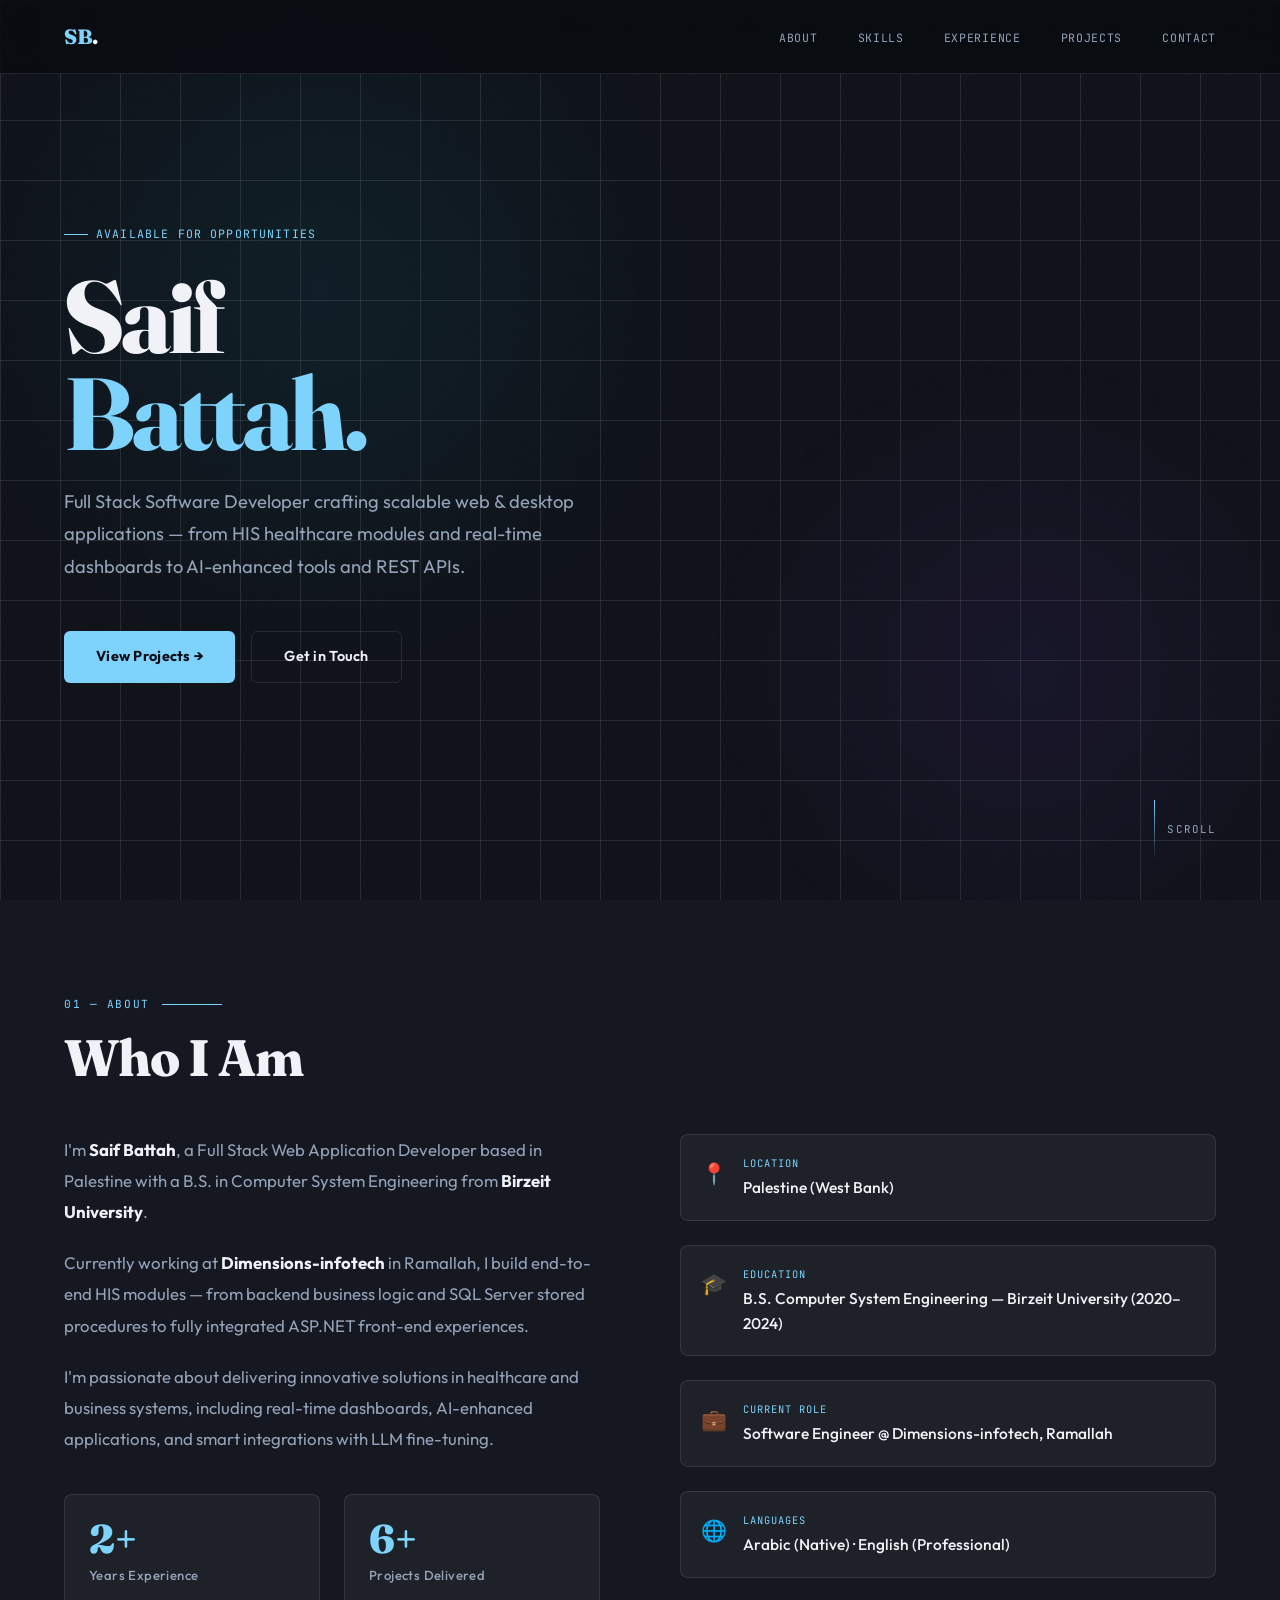
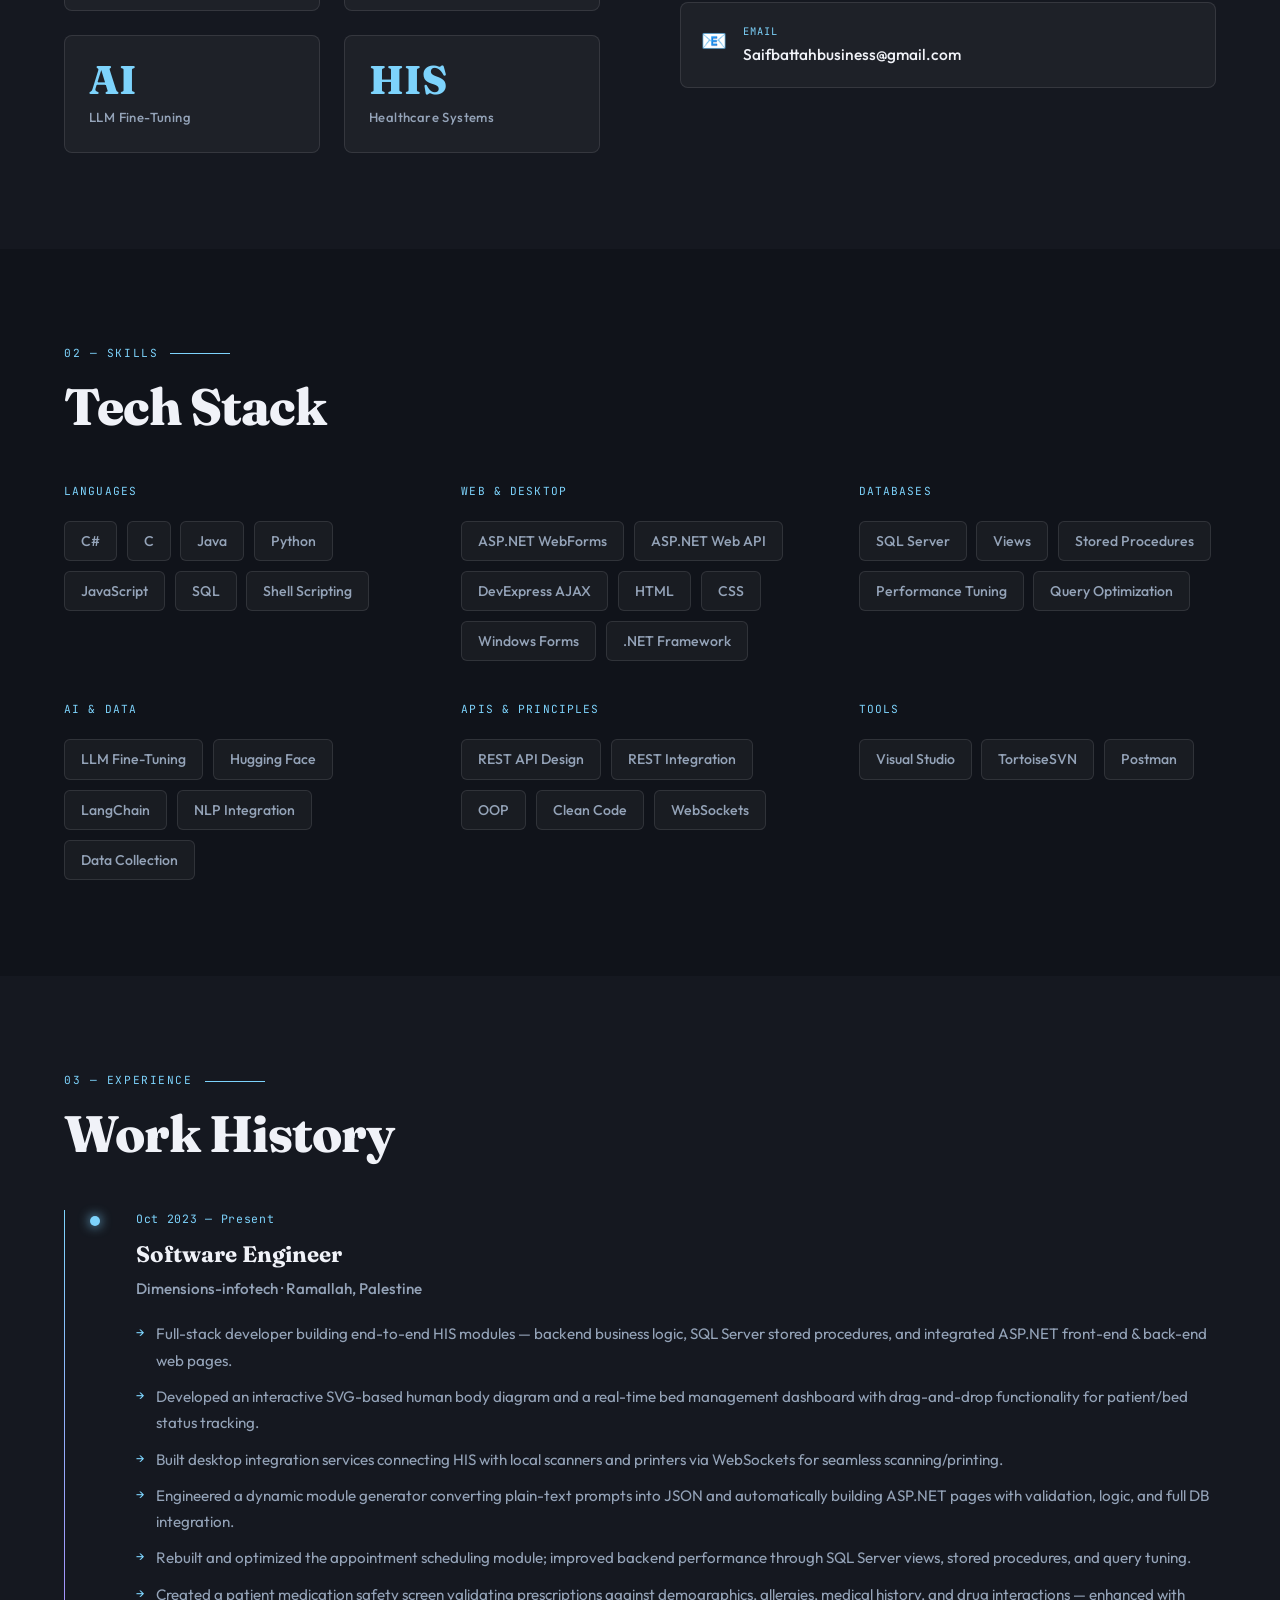
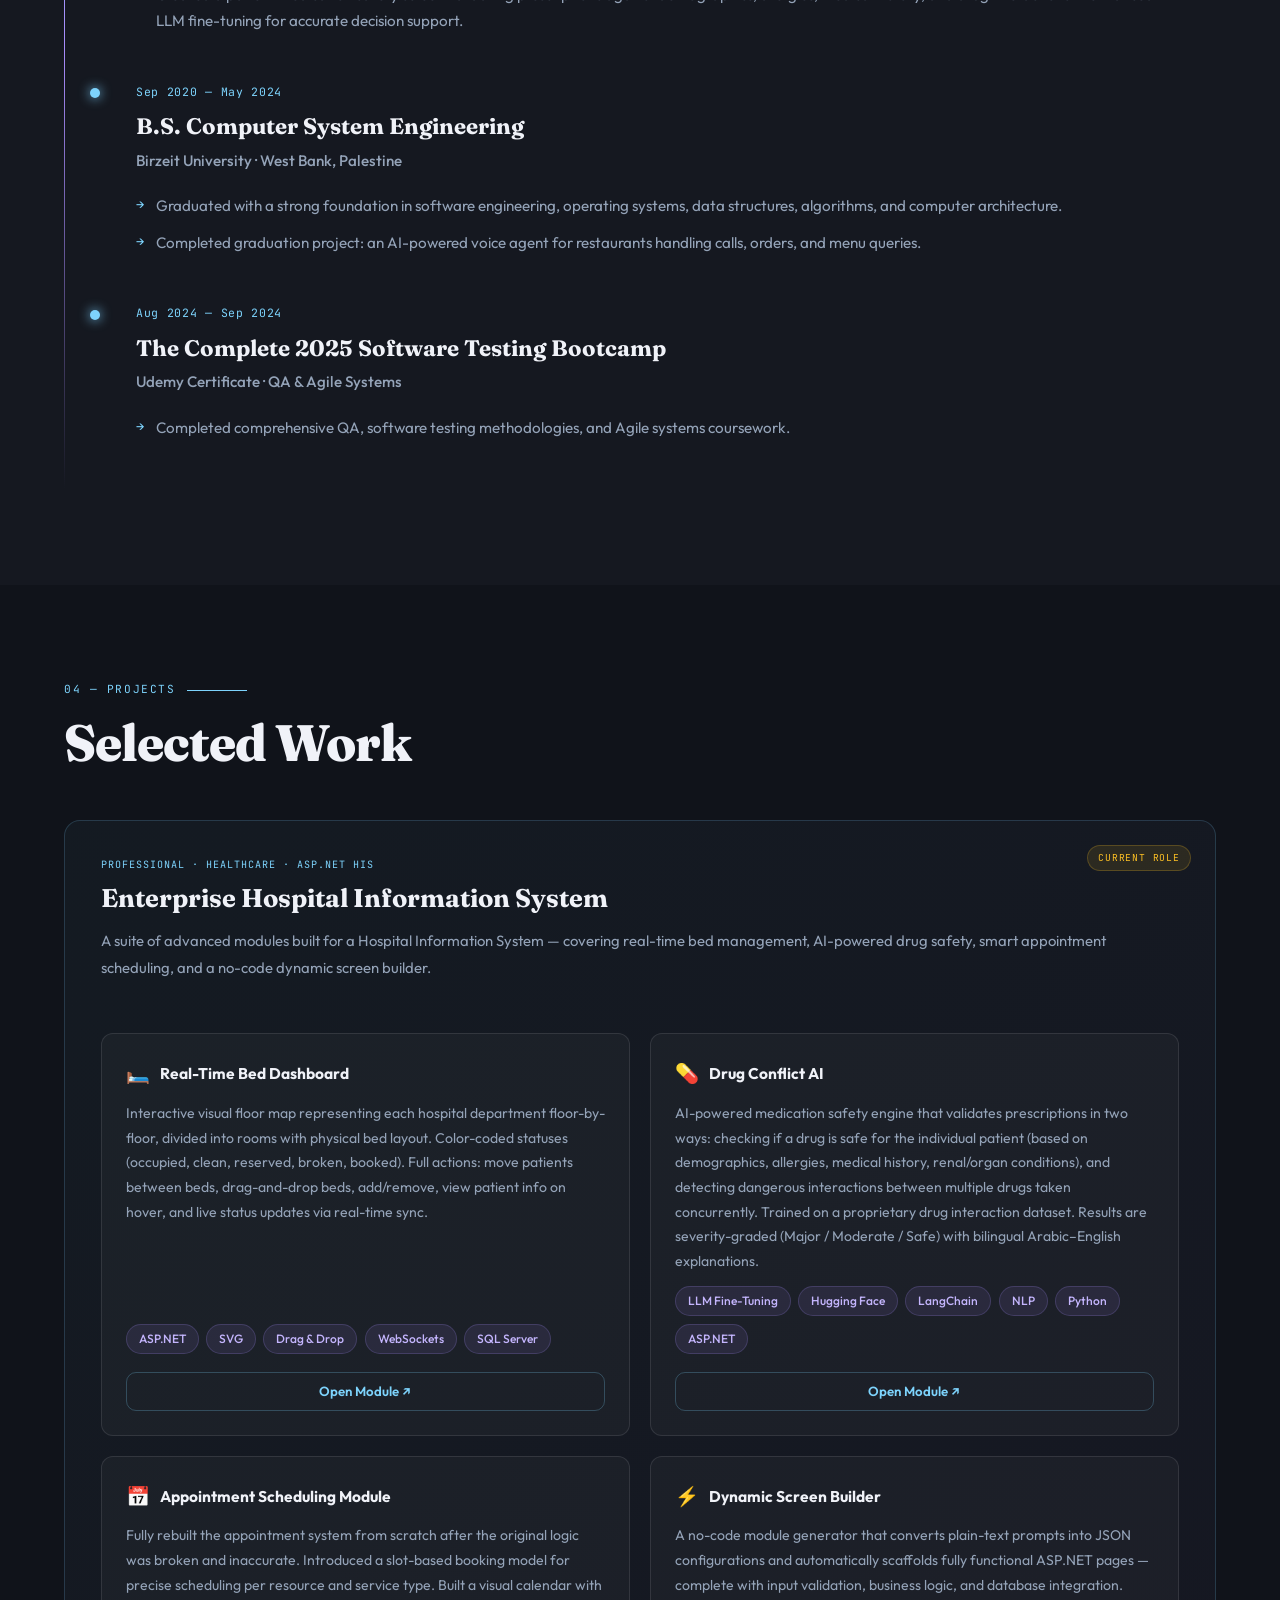
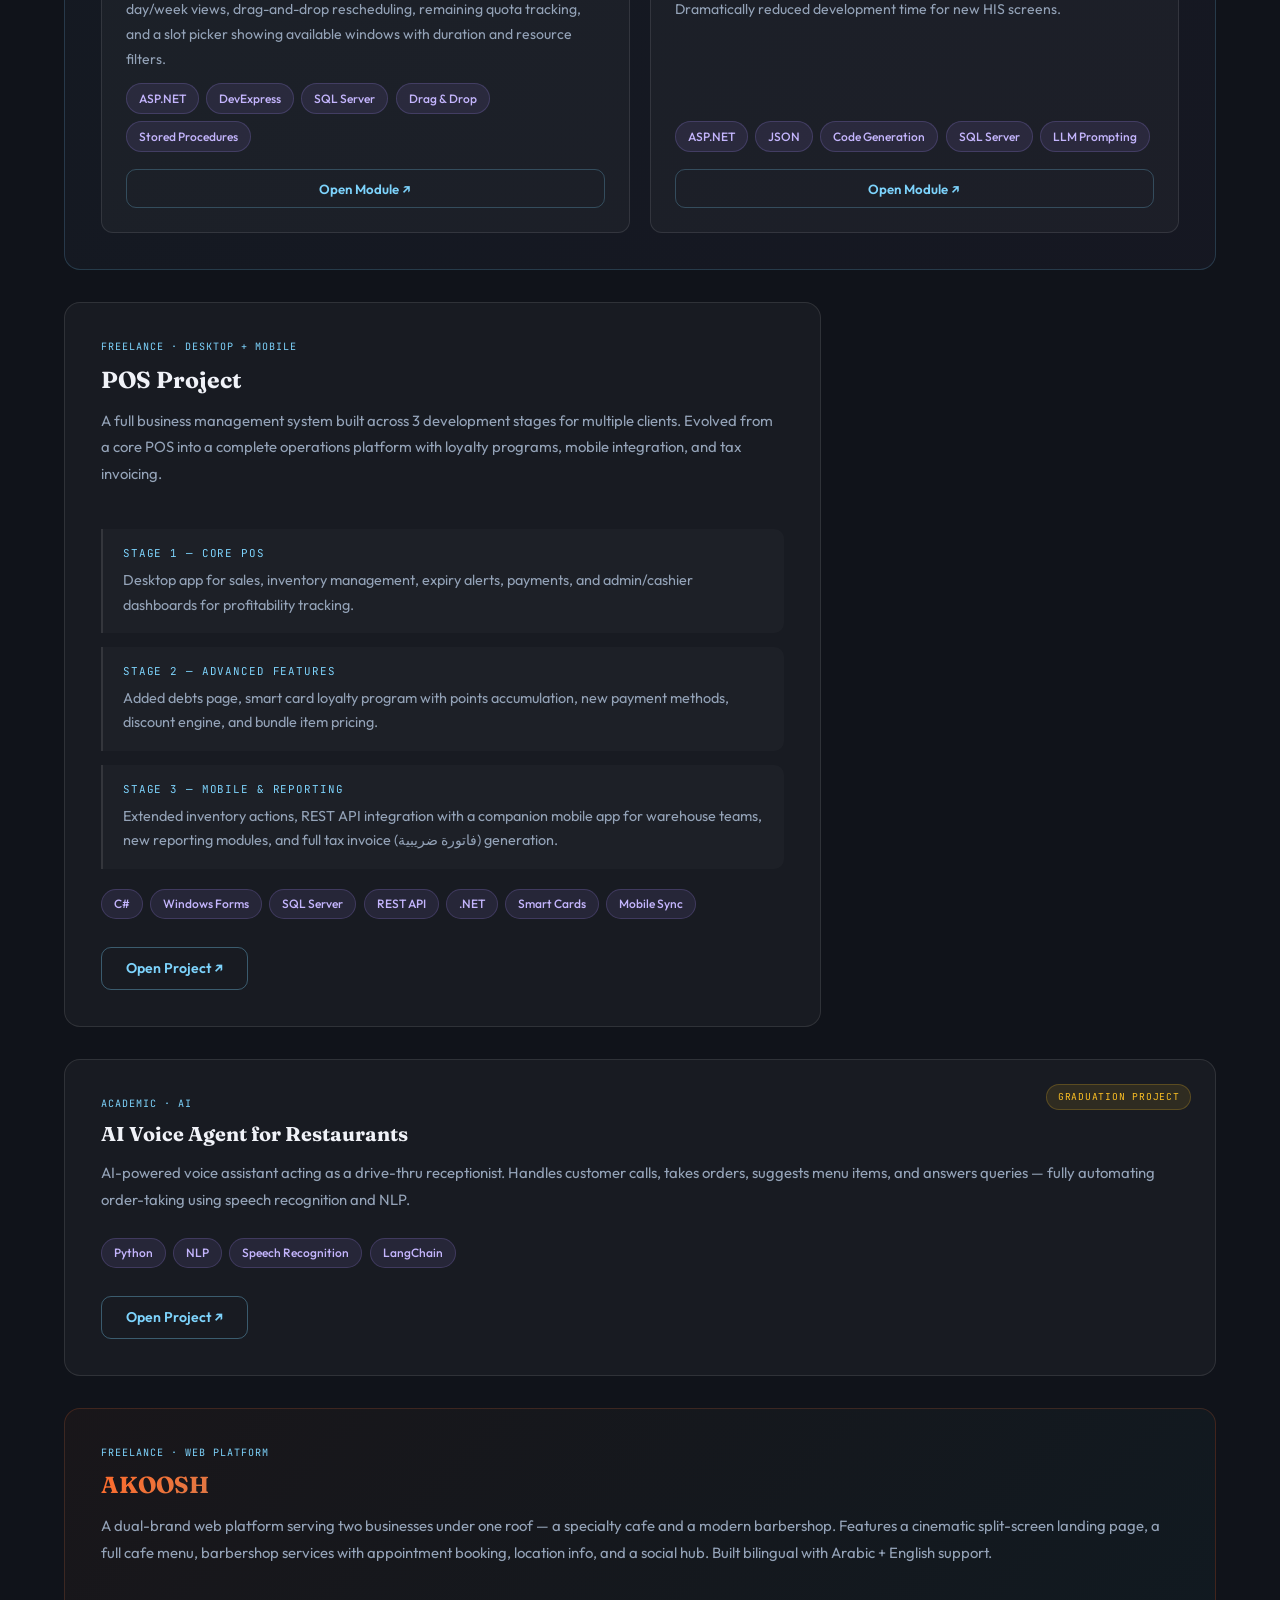
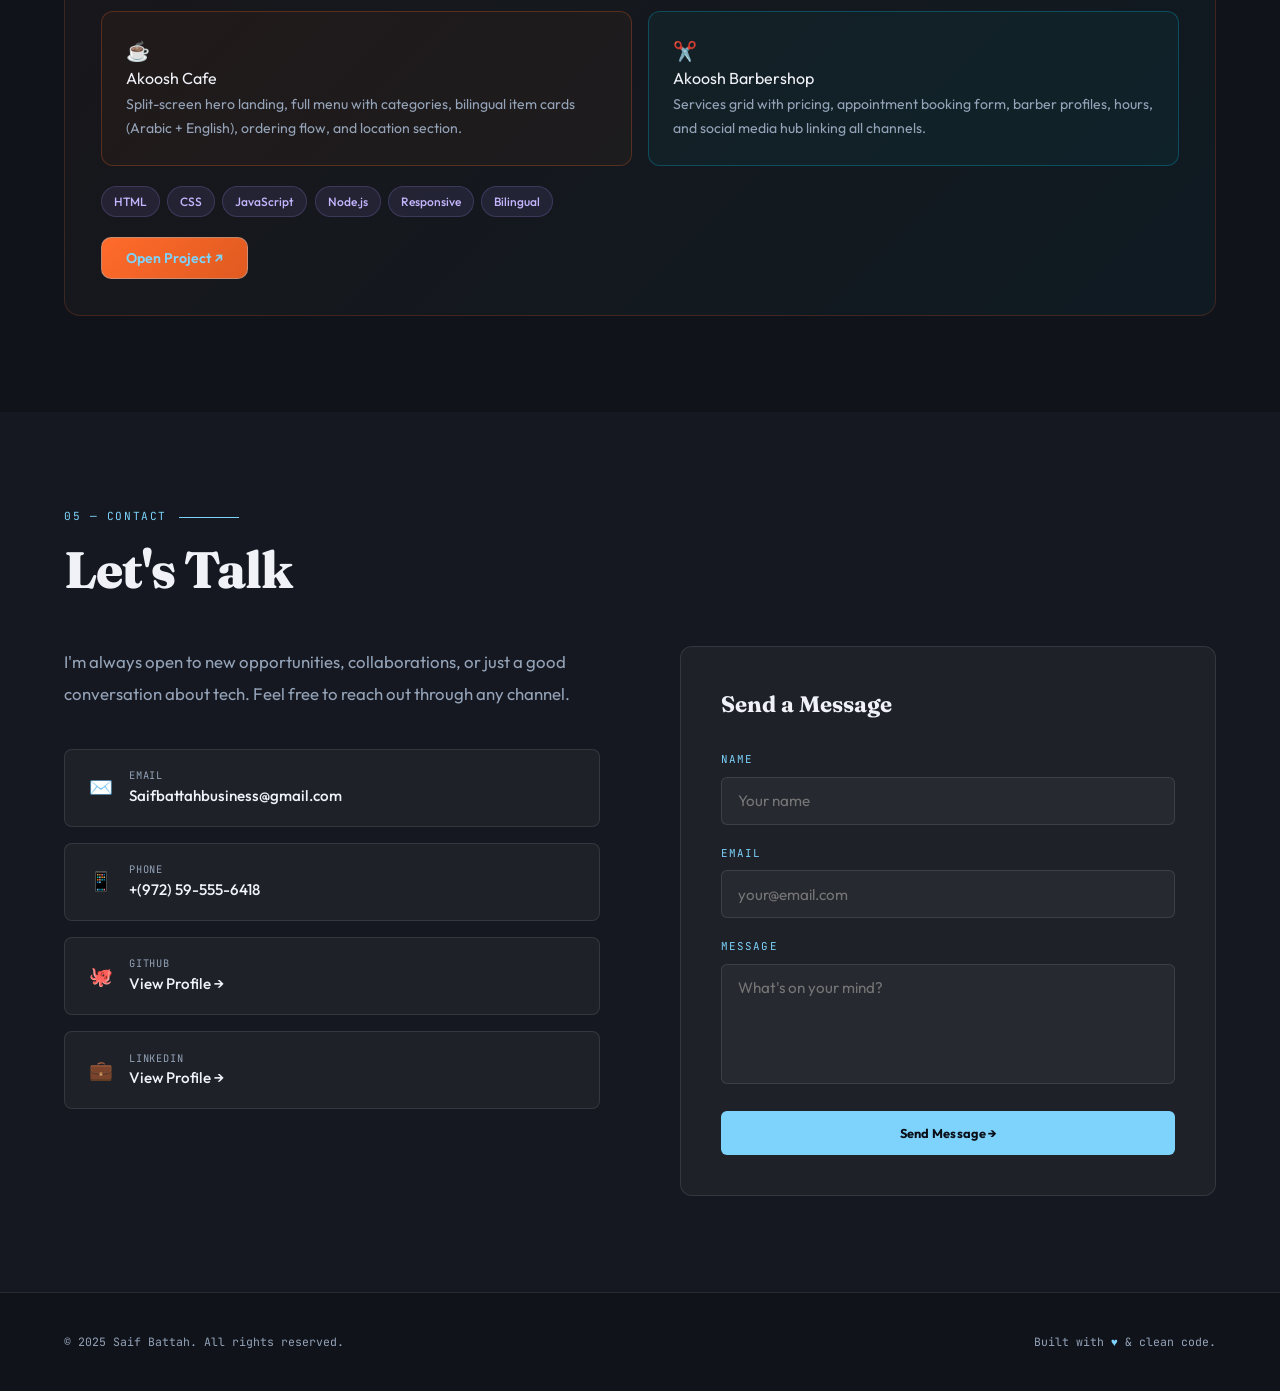
==== index.html @ 9e4e4627 "Uncomment footer section in index.html" ====
<!DOCTYPE html>
<html lang="en">
<head>
<meta charset="UTF-8" />
<meta name="viewport" content="width=device-width, initial-scale=1.0"/>
<title>Saif Battah — Software Developer</title>
<link href="https://fonts.googleapis.com/css2?family=Outfit:wght@300;400;500;600;700;800&family=JetBrains+Mono:wght@300;400;500&family=Fraunces:ital,opsz,wght@0,9..144,700;0,9..144,800;1,9..144,700&display=swap" rel="stylesheet"/>
<style>
  :root {
    --bg: #10131a;
    --bg2: #151820;
    --bg3: #1a1e28;
    --accent: #7dd3fc;
    --accent2: #a78bfa;
    --accent3: #fbbf24;
    --text: #f0f2f8;
    --muted: #94a3b8;
    --border: rgba(255,255,255,0.10);
    --card: rgba(255,255,255,0.04);
    --glow: rgba(125, 211, 252, 0.12);
  }

  *, *::before, *::after { box-sizing: border-box; margin: 0; padding: 0; }

  html { scroll-behavior: smooth; }

  body {
    background: var(--bg);
    color: var(--text);
    font-family: 'Outfit', sans-serif;
    overflow-x: hidden;
    font-size: 16px;
    line-height: 1.6;
    -webkit-font-smoothing: antialiased;
  }

  /* CUSTOM CURSOR */

  /* NOISE TEXTURE */
  body::before {
    content: '';
    position: fixed; inset: 0; z-index: 0;
    background-image: url("data:image/svg+xml,%3Csvg viewBox='0 0 256 256' xmlns='http://www.w3.org/2000/svg'%3E%3Cfilter id='noise'%3E%3CfeTurbulence type='fractalNoise' baseFrequency='0.9' numOctaves='4' stitchTiles='stitch'/%3E%3C/filter%3E%3Crect width='100%25' height='100%25' filter='url(%23noise)' opacity='0.03'/%3E%3C/svg%3E");
    pointer-events: none; opacity: 0.4;
  }

  /* GRID LINES */
  body::after {
    content: '';
    position: fixed; inset: 0; z-index: 0;
    background-image: linear-gradient(var(--border) 1px, transparent 1px),
      linear-gradient(90deg, var(--border) 1px, transparent 1px);
    background-size: 60px 60px;
    pointer-events: none;
  }

  /* NAV */
  nav {
    position: fixed; top: 0; left: 0; right: 0; z-index: 100;
    display: flex; align-items: center; justify-content: space-between;
    padding: 1.25rem 4rem;
    background: rgba(8,10,15,0.8);
    backdrop-filter: blur(16px);
    border-bottom: 1px solid var(--border);
  }
  .nav-logo {
    font-family: 'Fraunces', serif;
    font-weight: 800; font-size: 1.3rem;
    color: var(--accent); text-decoration: none;
    letter-spacing: -0.02em;
  }
  .nav-logo span { color: var(--text); }
  .nav-links { display: flex; gap: 2.5rem; list-style: none; }
  .nav-links a {
    font-family: 'JetBrains Mono', monospace;
    font-size: 0.72rem; letter-spacing: 0.06em;
    color: var(--muted); text-decoration: none;
    text-transform: uppercase; transition: color 0.2s;
    position: relative;
  }
  .nav-links a::after {
    content: ''; position: absolute; bottom: -4px; left: 0;
    width: 0; height: 1px; background: var(--accent);
    transition: width 0.3s ease;
  }
  .nav-links a:hover { color: var(--accent); }
  .nav-links a:hover::after { width: 100%; }

  /* HERO */
  #hero {
    position: relative; min-height: 100vh;
    display: flex; align-items: center;
    padding: 0 4rem; overflow: hidden;
    z-index: 1;
  }
  .hero-bg-glow {
    position: absolute; top: -10%; left: -5%;
    width: 60vw; height: 60vw; max-width: 900px; max-height: 900px;
    background: radial-gradient(circle, rgba(0,229,255,0.06) 0%, transparent 70%);
    pointer-events: none;
  }
  .hero-bg-glow2 {
    position: absolute; bottom: -10%; right: -5%;
    width: 50vw; height: 50vw; max-width: 700px; max-height: 700px;
    background: radial-gradient(circle, rgba(124,58,237,0.08) 0%, transparent 70%);
    pointer-events: none;
  }
  .hero-content { position: relative; z-index: 2; max-width: 900px; }
  .hero-tag {
    display: inline-flex; align-items: center; gap: 0.5rem;
    font-family: 'JetBrains Mono', monospace; font-size: 0.72rem;
    color: var(--accent); letter-spacing: 0.1em; text-transform: uppercase;
    margin-bottom: 1.5rem;
    opacity: 0; animation: fadeUp 0.8s 0.2s forwards;
  }
  .hero-tag::before {
    content: ''; width: 24px; height: 1px; background: var(--accent);
  }
  .hero-name {
    font-family: 'Fraunces', serif;
    font-size: clamp(3.5rem, 8vw, 7.5rem);
    font-weight: 800; line-height: 0.95;
    letter-spacing: -0.03em;
    margin-bottom: 1.5rem;
    opacity: 0; animation: fadeUp 0.8s 0.4s forwards;
  }
  .hero-name .line2 { color: var(--accent); display: block; }
  .hero-desc {
    font-size: 1.15rem; color: var(--muted); max-width: 520px;
    line-height: 1.75; margin-bottom: 3rem; font-weight: 400;
    opacity: 0; animation: fadeUp 0.8s 0.6s forwards;
  }
  .hero-btns {
    display: flex; gap: 1rem; flex-wrap: wrap;
    opacity: 0; animation: fadeUp 0.8s 0.8s forwards;
  }
  .btn {
    display: inline-flex; align-items: center; gap: 0.5rem;
    padding: 0.85rem 2rem; border-radius: 6px;
    font-family: 'Outfit', sans-serif; font-size: 0.9rem;
    font-weight: 600; letter-spacing: 0.02em;
    text-decoration: none; transition: all 0.25s;
  }
  .btn-primary {
    background: var(--accent); color: #0a0e17; font-weight: 700;
  }
  .btn-primary:hover { background: #bae6fd; transform: translateY(-2px); box-shadow: 0 8px 30px rgba(125,211,252,0.25); }
  .btn-outline {
    border: 1px solid var(--border); color: var(--text);
    background: transparent;
  }
  .btn-outline:hover { border-color: var(--accent); color: var(--accent); transform: translateY(-2px); }

  .hero-scroll {
    position: absolute; bottom: 2.5rem; right: 4rem;
    display: flex; align-items: center; gap: 0.75rem;
    font-family: 'JetBrains Mono', monospace; font-size: 0.68rem;
    color: var(--muted); letter-spacing: 0.1em; text-transform: uppercase;
    opacity: 0; animation: fadeUp 1s 1.2s forwards;
  }
  .scroll-line {
    width: 1px; height: 60px;
    background: linear-gradient(to bottom, var(--accent), transparent);
    animation: scrollLine 2s ease-in-out infinite;
  }
  @keyframes scrollLine {
    0%, 100% { transform: scaleY(1); opacity: 1; }
    50% { transform: scaleY(0.5); opacity: 0.4; }
  }

  /* SECTIONS */
  section { position: relative; z-index: 1; padding: 6rem 4rem; }
  .section-label {
    font-family: 'JetBrains Mono', monospace;
    font-size: 0.7rem; letter-spacing: 0.14em; text-transform: uppercase;
    color: var(--accent); margin-bottom: 1rem;
    display: flex; align-items: center; gap: 0.75rem;
  }
  .section-label::after { content: ''; flex: 1; max-width: 60px; height: 1px; background: var(--accent); }
  .section-title {
    font-family: 'Fraunces', serif;
    font-size: clamp(2rem, 4vw, 3.2rem);
    font-weight: 800; letter-spacing: -0.02em;
    margin-bottom: 3rem; line-height: 1.1;
  }

  /* ABOUT */
  #about { background: var(--bg2); }
  .about-grid {
    display: grid; grid-template-columns: 1fr 1fr; gap: 5rem;
    align-items: start;
  }
  .about-text p {
    color: var(--muted); line-height: 1.85; margin-bottom: 1.25rem;
    font-size: 1.05rem; font-weight: 400;
  }
  .about-text p strong { color: var(--text); }
  .about-stats {
    display: grid; grid-template-columns: 1fr 1fr; gap: 1.5rem;
    margin-top: 2.5rem;
  }
  .stat-card {
    padding: 1.5rem; border: 1px solid var(--border);
    background: var(--card); border-radius: 8px;
    transition: border-color 0.2s, transform 0.2s;
  }
  .stat-card:hover { border-color: var(--accent); transform: translateY(-3px); }
  .stat-num {
    font-family: 'Fraunces', serif;
    font-size: 2.5rem; font-weight: 800;
    color: var(--accent); line-height: 1;
  }
  .stat-label { font-size: 0.82rem; color: var(--muted); margin-top: 0.4rem; letter-spacing: 0.03em; font-weight: 500; }
  .about-right { display: flex; flex-direction: column; gap: 1.5rem; }
  .info-row {
    display: flex; align-items: flex-start; gap: 1rem;
    padding: 1.25rem; border: 1px solid var(--border);
    border-radius: 8px; background: var(--card);
    transition: border-color 0.2s;
  }
  .info-row:hover { border-color: rgba(0,229,255,0.3); }
  .info-icon { font-size: 1.3rem; margin-top: 0.1rem; flex-shrink: 0; }
  .info-key { font-family: 'JetBrains Mono', monospace; font-size: 0.65rem; color: var(--accent); letter-spacing: 0.1em; text-transform: uppercase; }
  .info-val { font-size: 0.97rem; color: var(--text); margin-top: 0.2rem; font-weight: 500; }

  /* SKILLS */
  #skills { background: var(--bg); }
  .skills-container { display: flex; flex-direction: column; gap: 3rem; }
  .skill-group-title {
    font-family: 'JetBrains Mono', monospace; font-size: 0.7rem;
    color: var(--accent); letter-spacing: 0.1em; text-transform: uppercase;
    margin-bottom: 1.25rem;
  }
  .skill-tags { display: flex; flex-wrap: wrap; gap: 0.6rem; }
  .skill-tag {
    padding: 0.5rem 1rem; border: 1px solid var(--border);
    border-radius: 6px; font-size: 0.88rem;
    color: var(--muted); background: var(--card);
    transition: all 0.2s; font-family: 'Outfit', sans-serif; font-weight: 500;
  }
  .skill-tag:hover {
    border-color: var(--accent); color: var(--accent);
    background: rgba(0,229,255,0.05); transform: translateY(-2px);
  }
  .skills-grid { display: grid; grid-template-columns: repeat(3, 1fr); gap: 2.5rem; }

  /* EXPERIENCE */
  #experience { background: var(--bg2); }
  .timeline { position: relative; padding-left: 2rem; }
  .timeline::before {
    content: ''; position: absolute; left: 0; top: 0; bottom: 0;
    width: 1px; background: linear-gradient(to bottom, var(--accent), var(--accent2), transparent);
  }
  .timeline-item {
    position: relative; padding: 0 0 3rem 2.5rem;
  }
  .timeline-item::before {
    content: ''; position: absolute; left: -0.4rem; top: 0.35rem;
    width: 10px; height: 10px; border-radius: 50%;
    background: var(--accent); box-shadow: 0 0 12px var(--accent);
  }
  .timeline-date {
    font-family: 'JetBrains Mono', monospace; font-size: 0.72rem;
    color: var(--accent); letter-spacing: 0.06em; margin-bottom: 0.5rem;
  }
  .timeline-role {
    font-family: 'Fraunces', serif; font-size: 1.4rem;
    font-weight: 700; margin-bottom: 0.25rem;
  }
  .timeline-company {
    font-size: 0.95rem; color: var(--muted); margin-bottom: 1.25rem; font-weight: 500;
  }
  .timeline-list { list-style: none; display: flex; flex-direction: column; gap: 0.6rem; }
  .timeline-list li {
    font-size: 0.95rem; color: var(--muted); line-height: 1.75;
    padding-left: 1.25rem; position: relative;
  }
  .timeline-list li::before {
    content: '→'; position: absolute; left: 0; color: var(--accent); font-size: 0.8rem;
  }

  /* PROJECTS */
  #projects { background: var(--bg); }
  .projects-grid { display: grid; grid-template-columns: repeat(3, 1fr); gap: 2rem; }
  .project-card {
    border: 1px solid var(--border); border-radius: 16px;
    background: rgba(255,255,255,0.035); padding: 2.25rem;
    transition: all 0.3s; position: relative; overflow: hidden;
    display: flex; flex-direction: column; gap: 0;
  }
  .project-card > * { position: relative; z-index: 1; }
  .project-card::before {
    content: ''; position: absolute; inset: 0;
    background: linear-gradient(135deg, rgba(125,211,252,0.05), transparent 60%);
    opacity: 0; transition: opacity 0.3s; border-radius: 16px;
  }
  .project-card:hover { border-color: rgba(125,211,252,0.25); transform: translateY(-4px); box-shadow: 0 16px 48px rgba(0,0,0,0.35); }
  .project-card:hover::before { opacity: 1; }
  .project-type {
    font-family: 'JetBrains Mono', monospace; font-size: 0.63rem;
    color: var(--accent); letter-spacing: 0.1em; text-transform: uppercase;
    margin-bottom: 0.6rem;
  }
  .project-name {
    font-family: 'Fraunces', serif; font-size: 1.25rem;
    font-weight: 700; margin-bottom: 0.85rem; line-height: 1.25;
  }
  .project-desc { font-size: 0.93rem; color: var(--muted); line-height: 1.8; margin-bottom: 1.5rem; flex: 1; }
  .project-tech { display: flex; flex-wrap: wrap; gap: 0.45rem; margin-top: auto; }
  .tech-pill {
    padding: 0.3rem 0.75rem; border-radius: 20px;
    font-family: 'Outfit', sans-serif; font-size: 0.75rem; font-weight: 500;
    background: rgba(167,139,250,0.1); color: #c4b5fd;
    border: 1px solid rgba(167,139,250,0.2);
  }
  .project-card.featured { grid-column: span 2; }
  .project-card.featured .project-name { font-size: 1.45rem; }
  .project-badge {
    position: absolute; top: 1.5rem; right: 1.5rem;
    font-family: 'JetBrains Mono', monospace; font-size: 0.6rem;
    padding: 0.28rem 0.65rem; border-radius: 20px;
    background: rgba(251,191,36,0.1); color: var(--accent3);
    border: 1px solid rgba(251,191,36,0.22); letter-spacing: 0.08em; text-transform: uppercase;
  }

  /* HIS MODULES */
  .his-modules {
    display: grid; grid-template-columns: 1fr 1fr; gap: 1.25rem; margin-top: 1.75rem;
  }
  .his-module {
    padding: 1.5rem; border: 1px solid var(--border);
    border-radius: 12px; background: rgba(255,255,255,0.03);
    transition: border-color 0.2s, transform 0.2s;
    display: flex; flex-direction: column;
  }
  .his-module:hover { border-color: rgba(125,211,252,0.25); transform: translateY(-2px); }
  .his-module-header {
    display: flex; align-items: center; gap: 0.65rem; margin-bottom: 0.75rem;
  }
  .his-module-icon { font-size: 1.2rem; }
  .his-module-title {
    font-family: 'Outfit', sans-serif; font-weight: 700;
    font-size: 0.97rem; color: var(--text);
  }
  .his-module-desc { font-size: 0.88rem; color: var(--muted); line-height: 1.75; flex: 1; }
  .his-module-btn {
    margin-top: 1.1rem;
    width: 100%;
    padding: 0.65rem 0;
    background: transparent;
    border: 1px solid rgba(125,211,252,0.25);
    color: var(--accent);
    border-radius: 10px;
    font-family: 'Outfit', sans-serif;
    font-size: 0.83rem; font-weight: 600;
    cursor: pointer;
    transition: all 0.2s;
    position: relative; z-index: 2;
  }
  .his-module-btn:hover {
    background: var(--accent); color: #0a0e17;
    border-color: var(--accent); box-shadow: 0 4px 16px rgba(125,211,252,0.2);
  }

  /* POS STAGES */
  .pos-stages { display: flex; flex-direction: column; gap: 0.85rem; margin-top: 1.1rem; }
  .stage {
    padding: 1rem 1.25rem; border-left: 2px solid var(--border);
    background: rgba(255,255,255,0.025); border-radius: 0 10px 10px 0;
    transition: border-color 0.2s;
  }
  .stage:hover { border-left-color: var(--accent); }
  .stage-label {
    font-family: 'JetBrains Mono', monospace; font-size: 0.68rem;
    color: var(--accent); letter-spacing: 0.08em; text-transform: uppercase; margin-bottom: 0.35rem;
  }
  .stage-desc { font-size: 0.9rem; color: var(--muted); line-height: 1.7; }

  /* CONTACT */
  #contact { background: var(--bg2); }
  .contact-grid { display: grid; grid-template-columns: 1fr 1fr; gap: 5rem; align-items: start; }
  .contact-left p { color: var(--muted); font-size: 1.05rem; line-height: 1.85; margin-bottom: 2.5rem; }
  .contact-links { display: flex; flex-direction: column; gap: 1rem; }
  .contact-link {
    display: flex; align-items: center; gap: 1rem;
    padding: 1.1rem 1.5rem; border: 1px solid var(--border);
    border-radius: 8px; text-decoration: none; color: var(--text);
    background: var(--card); transition: all 0.25s;
  }
  .contact-link:hover { border-color: var(--accent); color: var(--accent); transform: translateX(6px); }
  .contact-link-icon { font-size: 1.2rem; }
  .contact-link-text { font-size: 0.95rem; font-weight: 500; }
  .contact-link-label { font-family: 'JetBrains Mono', monospace; font-size: 0.65rem; color: var(--muted); letter-spacing: 0.08em; text-transform: uppercase; }
  .contact-right {
    padding: 2.5rem; border: 1px solid var(--border);
    border-radius: 12px; background: var(--card);
  }
  .contact-right h3 {
    font-family: 'Fraunces', serif; font-size: 1.4rem; font-weight: 700; margin-bottom: 1.75rem;
  }
  .form-group { margin-bottom: 1.25rem; }
  .form-group label {
    display: block; font-family: 'JetBrains Mono', monospace;
    font-size: 0.68rem; color: var(--accent); letter-spacing: 0.1em;
    text-transform: uppercase; margin-bottom: 0.5rem;
  }
  .form-group input, .form-group textarea {
    width: 100%; padding: 0.85rem 1rem;
    background: rgba(255,255,255,0.04); border: 1px solid var(--border);
    border-radius: 6px; color: var(--text); font-family: 'Outfit', sans-serif;
    font-size: 0.95rem; outline: none; transition: border-color 0.2s; resize: none;
  }
  .form-group input:focus, .form-group textarea:focus { border-color: var(--accent); }
  .form-group textarea { min-height: 120px; }

  /* VIEW PROJECT BUTTON */
  .view-project-btn {
    margin-top: 1.75rem;
    padding: 0.7rem 1.5rem;
    background: transparent;
    border: 1px solid rgba(125,211,252,0.35);
    color: var(--accent);
    border-radius: 10px;
    font-family: 'Outfit', sans-serif;
    font-size: 0.88rem; font-weight: 600;
    cursor: pointer;
    transition: all 0.2s;
    position: relative; z-index: 2;
    align-self: flex-start;
  }
  .view-project-btn:hover {
    background: var(--accent); color: #0a0e17;
    transform: translateY(-2px); box-shadow: 0 6px 20px rgba(125,211,252,0.2);
  }

  /* MODAL OVERLAY */
  .modal-overlay {
    position: fixed; inset: 0; z-index: 1000;
    background: rgba(0,0,0,0.85);
    backdrop-filter: blur(8px);
    display: flex; align-items: center; justify-content: center;
    padding: 2rem;
    opacity: 0; pointer-events: none;
    transition: opacity 0.3s ease;
  }
  .modal-overlay.open { opacity: 1; pointer-events: all; }

  .modal {
    background: #151820;
    border: 1px solid rgba(125,211,252,0.2);
    border-radius: 14px;
    width: 100%; max-width: 860px;
    max-height: 88vh;
    overflow: hidden;
    display: flex; flex-direction: column;
    transform: translateY(24px);
    transition: transform 0.3s ease;
  }
  .modal-overlay.open .modal { transform: translateY(0); }

  .modal-header {
    display: flex; align-items: flex-start; justify-content: space-between;
    padding: 1.75rem 2rem 1.25rem;
    border-bottom: 1px solid var(--border);
    flex-shrink: 0;
  }
  .modal-title {
    font-family: 'Fraunces', serif; font-size: 1.5rem; font-weight: 700;
  }
  .modal-type {
    font-family: 'JetBrains Mono', monospace; font-size: 0.65rem;
    color: var(--accent); letter-spacing: 0.1em; text-transform: uppercase;
    margin-bottom: 0.3rem;
  }
  .modal-close {
    background: none; border: 1px solid var(--border);
    color: var(--muted); width: 34px; height: 34px;
    border-radius: 6px; font-size: 1rem;
    cursor: pointer; transition: all 0.2s; flex-shrink: 0;
    display: flex; align-items: center; justify-content: center;
  }
  .modal-close:hover { border-color: var(--accent); color: var(--accent); }

  /* MODAL TABS */
  .modal-tabs {
    display: flex; gap: 0; border-bottom: 1px solid var(--border);
    flex-shrink: 0; padding: 0 2rem;
  }
  .modal-tab {
    padding: 0.85rem 1.25rem;
    font-family: 'JetBrains Mono', monospace; font-size: 0.72rem;
    letter-spacing: 0.07em; text-transform: uppercase;
    color: var(--muted); background: none; border: none;
    border-bottom: 2px solid transparent;
    cursor: pointer; transition: all 0.2s;
    margin-bottom: -1px;
  }
  .modal-tab:hover { color: var(--text); }
  .modal-tab.active { color: var(--accent); border-bottom-color: var(--accent); }

  /* MODAL BODY */
  .modal-body { overflow-y: auto; padding: 2rem; flex: 1; }
  .modal-panel { display: none; }
  .modal-panel.active { display: block; }

  /* DESCRIPTION PANEL */
  .modal-desc-text {
    font-size: 0.97rem; color: var(--muted); line-height: 1.85;
    margin-bottom: 1.5rem;
  }
  .modal-features { display: flex; flex-direction: column; gap: 0.6rem; margin-bottom: 1.5rem; }
  .modal-feature {
    display: flex; gap: 0.75rem; align-items: flex-start;
    padding: 0.75rem 1rem; border: 1px solid var(--border);
    border-radius: 8px; background: var(--card);
  }
  .modal-feature-icon { font-size: 1rem; flex-shrink: 0; margin-top: 0.1rem; }
  .modal-feature-text { font-size: 0.9rem; color: var(--muted); line-height: 1.65; }
  .modal-feature-text strong { color: var(--text); }
  .modal-tech-list { display: flex; flex-wrap: wrap; gap: 0.5rem; margin-top: 1.25rem; }

  /* SCREENSHOTS PANEL */
  .modal-screenshots {
    display: grid; grid-template-columns: repeat(2, 1fr); gap: 1rem;
  }
  .modal-screenshot {
    border-radius: 8px; overflow: hidden;
    border: 1px solid var(--border);
    background: var(--card);
    aspect-ratio: 16/9;
    display: flex; align-items: center; justify-content: center;
    color: var(--muted); font-size: 0.8rem;
    font-family: 'JetBrains Mono', monospace;
    flex-direction: column; gap: 0.5rem;
    position: relative; cursor: pointer;
    transition: border-color 0.2s, transform 0.2s;
  }
  .modal-screenshot:hover { border-color: var(--accent); transform: scale(1.01); }
  .modal-screenshot img {
    width: 100%; height: 100%; object-fit: cover; display: block;
  }
  .modal-screenshot-overlay {
    position: absolute; inset: 0;
    background: rgba(0,0,0,0.45);
    display: flex; align-items: center; justify-content: center;
    opacity: 0; transition: opacity 0.2s;
    border-radius: 8px;
  }
  .modal-screenshot:hover .modal-screenshot-overlay { opacity: 1; }
  .modal-screenshot-overlay span {
    background: rgba(125,211,252,0.15);
    border: 1px solid var(--accent);
    color: var(--accent);
    font-family: 'Outfit', sans-serif; font-size: 0.82rem; font-weight: 600;
    padding: 0.5rem 1.1rem; border-radius: 8px;
    letter-spacing: 0.03em;
  }
  .modal-screenshot-label {
    font-family: 'JetBrains Mono', monospace; font-size: 0.68rem;
    color: var(--muted); text-align: center; margin-top: 0.4rem;
    letter-spacing: 0.05em;
  }
  .screenshot-upload-hint {
    text-align: center; padding: 2.5rem;
    border: 1px dashed rgba(125,211,252,0.25);
    border-radius: 10px; color: var(--muted);
    font-size: 0.88rem; line-height: 1.7;
  }
  .screenshot-upload-hint span { color: var(--accent); }

  /* LIGHTBOX */
  .lightbox {
    position: fixed; inset: 0; z-index: 2000;
    background: rgba(0,0,0,0.93);
    backdrop-filter: blur(10px);
    display: flex; align-items: center; justify-content: center;
    padding: 2rem;
    opacity: 0; pointer-events: none;
    transition: opacity 0.25s;
  }
  .lightbox.open { opacity: 1; pointer-events: all; }
  .lightbox-img {
    max-width: 100%; max-height: 90vh;
    border-radius: 10px;
    box-shadow: 0 32px 80px rgba(0,0,0,0.7);
    transform: scale(0.95);
    transition: transform 0.25s;
    object-fit: contain;
  }
  .lightbox.open .lightbox-img { transform: scale(1); }
  .lightbox-close {
    position: absolute; top: 1.5rem; right: 1.5rem;
    width: 40px; height: 40px;
    background: rgba(255,255,255,0.08); border: 1px solid var(--border);
    color: var(--text); border-radius: 8px; font-size: 1.1rem;
    cursor: pointer; display: flex; align-items: center; justify-content: center;
    transition: all 0.2s;
  }
  .lightbox-close:hover { background: var(--accent); color: #0a0e17; border-color: var(--accent); }
  .lightbox-label {
    position: absolute; bottom: 1.75rem; left: 50%; transform: translateX(-50%);
    font-family: 'JetBrains Mono', monospace; font-size: 0.72rem;
    color: var(--muted); letter-spacing: 0.08em; white-space: nowrap;
  }

  /* SCREENSHOT SLIDER */
  .slider-wrap { position: relative; }
  .slider-viewport {
    border-radius: 10px; overflow: hidden;
    border: 1px solid var(--border);
    background: var(--card); position: relative;
    cursor: pointer;
  }
  .slider-viewport img {
    width: 100%; display: block; object-fit: contain;
    max-height: 420px; background: #0a0d14;
    transition: opacity 0.3s;
  }
  .slider-viewport .modal-screenshot-overlay {
    position: absolute; inset: 0;
    background: rgba(0,0,0,0.4);
    display: flex; align-items: center; justify-content: center;
    opacity: 0; transition: opacity 0.2s; border-radius: 10px;
  }
  .slider-viewport:hover .modal-screenshot-overlay { opacity: 1; }
  .slider-viewport .modal-screenshot-overlay span {
    background: rgba(125,211,252,0.15);
    border: 1px solid var(--accent);
    color: var(--accent);
    font-family: 'Outfit', sans-serif; font-size: 0.82rem; font-weight: 600;
    padding: 0.5rem 1.1rem; border-radius: 8px;
  }
  .slider-nav {
    display: flex; align-items: center; justify-content: space-between;
    margin-top: 0.85rem;
  }
  .slider-btn {
    background: var(--card); border: 1px solid var(--border);
    color: var(--text); width: 34px; height: 34px;
    border-radius: 8px; cursor: pointer; font-size: 1rem;
    display: flex; align-items: center; justify-content: center;
    transition: all 0.2s; flex-shrink: 0;
  }
  .slider-btn:hover { border-color: var(--accent); color: var(--accent); }
  .slider-dots { display: flex; gap: 6px; align-items: center; }
  .slider-dot {
    width: 7px; height: 7px; border-radius: 50%;
    background: var(--border); cursor: pointer; transition: all 0.2s;
  }
  .slider-dot.active { background: var(--accent); width: 20px; border-radius: 4px; }
  .slider-caption {
    font-family: 'JetBrains Mono', monospace; font-size: 0.68rem;
    color: var(--muted); letter-spacing: 0.05em;
  }

  /* DEMO PANEL */
  .demo-wrap {
    background: #f5f5f0; border-radius: 10px; overflow: hidden;
    border: 1px solid var(--border); font-family: Arial, sans-serif;
  }
  .demo-topbar {
    background: #3a3a5c; color: #fff; padding: 8px 16px;
    font-size: 12px; display: flex; align-items: center; justify-content: space-between;
  }
  .demo-topbar-title { font-weight: 600; letter-spacing: 0.02em; }
  .demo-legend { display: flex; gap: 12px; flex-wrap: wrap; padding: 10px 16px; background: #fff; border-bottom: 1px solid #ddd; }
  .demo-legend-item { display: flex; align-items: center; gap: 5px; font-size: 11px; color: #444; }
  .demo-legend-dot { width: 12px; height: 12px; border-radius: 3px; flex-shrink: 0; }
  .demo-body { padding: 12px; display: flex; flex-direction: column; gap: 10px; max-height: 480px; overflow-y: auto; }
  .demo-room { border: 1px solid #bbb; border-radius: 6px; overflow: hidden; }
  .demo-room-title {
    background: #e8e8f0; padding: 5px 12px; font-size: 11px;
    font-weight: 700; color: #333; letter-spacing: 0.05em; text-transform: uppercase;
  }
  .demo-beds { display: flex; flex-wrap: wrap; gap: 6px; padding: 10px 12px; }
  .demo-bed {
    width: 72px; border-radius: 5px; overflow: hidden;
    border: 1px solid rgba(0,0,0,0.15); cursor: pointer;
    transition: transform 0.15s, box-shadow 0.15s; font-size: 0; position: relative;
    user-select: none;
  }
  .demo-bed:hover { transform: scale(1.06); box-shadow: 0 4px 12px rgba(0,0,0,0.2); z-index: 2; }
  .demo-bed-header {
    display: flex; align-items: center; justify-content: space-between;
    padding: 3px 5px; font-size: 10px; font-weight: 700;
    gap: 2px;
  }
  .demo-bed-img { width: 100%; display: block; }
  .demo-bed-id { font-size: 9px; text-align: center; padding: 2px; font-weight: 600; background: rgba(0,0,0,0.08); }
  .demo-tooltip {
    position: fixed; z-index: 9999;
    background: #1a1e28; border: 1px solid rgba(125,211,252,0.3);
    color: #e8eaf0; font-size: 11px; font-family: 'Outfit', sans-serif;
    padding: 8px 12px; border-radius: 8px; pointer-events: none;
    display: none; max-width: 200px; line-height: 1.5;
    box-shadow: 0 8px 24px rgba(0,0,0,0.5);
  }
  .demo-status-menu {
    position: fixed; z-index: 9998;
    background: #1a1e28; border: 1px solid rgba(125,211,252,0.2);
    border-radius: 10px; padding: 6px; min-width: 160px;
    box-shadow: 0 12px 32px rgba(0,0,0,0.6); display: none;
  }
  .demo-status-option {
    display: flex; align-items: center; gap: 8px;
    padding: 7px 10px; border-radius: 6px; cursor: pointer;
    font-size: 12px; font-family: 'Outfit', sans-serif; color: #e8eaf0;
    transition: background 0.15s;
  }
  .demo-status-option:hover { background: rgba(125,211,252,0.1); }
  .demo-status-dot { width: 10px; height: 10px; border-radius: 3px; flex-shrink: 0; }

  /* CODE PANEL */
  .modal-code-block {
    background: #0d1017; border: 1px solid var(--border);
    border-radius: 8px; overflow: hidden; margin-bottom: 1.25rem;
  }
  .modal-code-header {
    display: flex; align-items: center; justify-content: space-between;
    padding: 0.65rem 1rem; border-bottom: 1px solid var(--border);
    background: rgba(255,255,255,0.02);
  }
  .modal-code-lang {
    font-family: 'JetBrains Mono', monospace; font-size: 0.68rem;
    color: var(--accent); letter-spacing: 0.08em; text-transform: uppercase;
  }
  .modal-code-desc { font-size: 0.78rem; color: var(--muted); }
  .modal-code-block pre {
    padding: 1.25rem; overflow-x: auto;
    font-family: 'JetBrains Mono', monospace; font-size: 0.8rem;
    line-height: 1.7; color: #e2e8f0; margin: 0;
  }
  .code-kw { color: #7dd3fc; }
  .code-fn { color: #a78bfa; }
  .code-str { color: #86efac; }
  .code-cm { color: #4b5563; font-style: italic; }
  .code-num { color: #fbbf24; }

  /* FOOTER */
  footer {
    position: relative; z-index: 1;
    padding: 2.5rem 4rem;
    border-top: 1px solid var(--border);
    display: flex; align-items: center; justify-content: space-between;
    flex-wrap: wrap; gap: 1rem;
  }
  .footer-left { font-family: 'JetBrains Mono', monospace; font-size: 0.72rem; color: var(--muted); }
  .footer-right { font-family: 'JetBrains Mono', monospace; font-size: 0.72rem; color: var(--muted); }
  .footer-right span { color: var(--accent); }
  .footer-counter {
    display: flex; align-items: center; gap: 10px;
    background: rgba(125,211,252,0.05);
    border: 1px solid rgba(125,211,252,0.12);
    border-radius: 20px;
    padding: 5px 14px 5px 10px;
    font-family: 'JetBrains Mono', monospace;
    font-size: 0.72rem;
    color: var(--muted);
  }
  .footer-counter-dot {
    width: 7px; height: 7px; border-radius: 50%;
    background: #22c55e;
    box-shadow: 0 0 6px #22c55e;
    animation: pulse-dot 2s ease-in-out infinite;
    flex-shrink: 0;
  }
  @keyframes pulse-dot {
    0%, 100% { opacity: 1; transform: scale(1); }
    50%       { opacity: 0.5; transform: scale(0.75); }
  }
  .footer-counter-num { color: var(--accent); font-weight: 600; }

  /* ANIMATIONS */
  @keyframes fadeUp {
    from { opacity: 0; transform: translateY(24px); }
    to { opacity: 1; transform: translateY(0); }
  }
  .reveal {
    opacity: 1; transform: translateY(0);
  }

  /* RESPONSIVE */
  @media (max-width: 1024px) {
    .skills-grid { grid-template-columns: repeat(2, 1fr); }
    .projects-grid { grid-template-columns: repeat(2, 1fr); }
    .project-card.featured { grid-column: span 1; }
  }
  @media (max-width: 768px) {
    nav { padding: 1rem 1.5rem; }
    .nav-links { display: none; }
    section, #hero, footer { padding-left: 1.5rem; padding-right: 1.5rem; }
    .about-grid, .contact-grid { grid-template-columns: 1fr; gap: 2.5rem; }
    .skills-grid { grid-template-columns: 1fr; }
    .projects-grid { grid-template-columns: 1fr; }
    .hero-scroll { right: 1.5rem; }
  }
</style>
</head>
<body>

<!-- NAV -->
<nav>
  <a class="nav-logo" href="#hero">SB<span>.</span></a>
  <ul class="nav-links">
    <li><a href="#about">About</a></li>
    <li><a href="#skills">Skills</a></li>
    <li><a href="#experience">Experience</a></li>
    <li><a href="#projects">Projects</a></li>
    <li><a href="#contact">Contact</a></li>
  </ul>
</nav>

<!-- HERO -->
<section id="hero">
  <div class="hero-bg-glow"></div>
  <div class="hero-bg-glow2"></div>
  <div class="hero-content">
    <div class="hero-tag">Available for opportunities</div>
    <h1 class="hero-name">
      Saif
      <span class="line2">Battah.</span>
    </h1>
    <p class="hero-desc">
      Full Stack Software Developer crafting scalable web &amp; desktop applications —
      from HIS healthcare modules and real-time dashboards to AI-enhanced tools and REST APIs.
    </p>
    <div class="hero-btns">
      <a href="#projects" class="btn btn-primary">View Projects →</a>
      <a href="#contact" class="btn btn-outline">Get in Touch</a>
    </div>
  </div>
  <div class="hero-scroll">
    <div class="scroll-line"></div>
    Scroll
  </div>
</section>

<!-- ABOUT -->
<section id="about">
  <div class="section-label">01 — About</div>
  <h2 class="section-title">Who I Am</h2>
  <div class="about-grid">
    <div class="about-text reveal">
      <p>
        I'm <strong>Saif Battah</strong>, a Full Stack Web Application Developer based in Palestine with a B.S. in Computer System Engineering from <strong>Birzeit University</strong>.
      </p>
      <p>
        Currently working at <strong>Dimensions-infotech</strong> in Ramallah, I build end-to-end HIS modules — from backend business logic and SQL Server stored procedures to fully integrated ASP.NET front-end experiences.
      </p>
      <p>
        I'm passionate about delivering innovative solutions in healthcare and business systems, including real-time dashboards, AI-enhanced applications, and smart integrations with LLM fine-tuning.
      </p>
      <div class="about-stats">
        <div class="stat-card">
          <div class="stat-num">2+</div>
          <div class="stat-label">Years Experience</div>
        </div>
        <div class="stat-card">
          <div class="stat-num">6+</div>
          <div class="stat-label">Projects Delivered</div>
        </div>
        <div class="stat-card">
          <div class="stat-num">AI</div>
          <div class="stat-label">LLM Fine-Tuning</div>
        </div>
        <div class="stat-card">
          <div class="stat-num">HIS</div>
          <div class="stat-label">Healthcare Systems</div>
        </div>
      </div>
    </div>
    <div class="about-right reveal">
      <div class="info-row">
        <div class="info-icon">📍</div>
        <div>
          <div class="info-key">Location</div>
          <div class="info-val">Palestine (West Bank)</div>
        </div>
      </div>
      <div class="info-row">
        <div class="info-icon">🎓</div>
        <div>
          <div class="info-key">Education</div>
          <div class="info-val">B.S. Computer System Engineering — Birzeit University (2020–2024)</div>
        </div>
      </div>
      <div class="info-row">
        <div class="info-icon">💼</div>
        <div>
          <div class="info-key">Current Role</div>
          <div class="info-val">Software Engineer @ Dimensions-infotech, Ramallah</div>
        </div>
      </div>
      <div class="info-row">
        <div class="info-icon">🌐</div>
        <div>
          <div class="info-key">Languages</div>
          <div class="info-val">Arabic (Native) · English (Professional)</div>
        </div>
      </div>
      <div class="info-row">
        <div class="info-icon">📧</div>
        <div>
          <div class="info-key">Email</div>
          <div class="info-val"><a href="mailto:Saifbattahbusiness@gmail.com" style="color:inherit;text-decoration:none;">Saifbattahbusiness@gmail.com</a></div>
        </div>
      </div>
    </div>
  </div>
</section>

<!-- SKILLS -->
<section id="skills">
  <div class="section-label">02 — Skills</div>
  <h2 class="section-title">Tech Stack</h2>
  <div class="skills-grid reveal">
    <div>
      <div class="skill-group-title">Languages</div>
      <div class="skill-tags">
        <span class="skill-tag">C#</span>
        <span class="skill-tag">C</span>
        <span class="skill-tag">Java</span>
        <span class="skill-tag">Python</span>
        <span class="skill-tag">JavaScript</span>
        <span class="skill-tag">SQL</span>
        <span class="skill-tag">Shell Scripting</span>
      </div>
    </div>
    <div>
      <div class="skill-group-title">Web & Desktop</div>
      <div class="skill-tags">
        <span class="skill-tag">ASP.NET WebForms</span>
        <span class="skill-tag">ASP.NET Web API</span>
        <span class="skill-tag">DevExpress AJAX</span>
        <span class="skill-tag">HTML</span>
        <span class="skill-tag">CSS</span>
        <span class="skill-tag">Windows Forms</span>
        <span class="skill-tag">.NET Framework</span>
      </div>
    </div>
    <div>
      <div class="skill-group-title">Databases</div>
      <div class="skill-tags">
        <span class="skill-tag">SQL Server</span>
        <span class="skill-tag">Views</span>
        <span class="skill-tag">Stored Procedures</span>
        <span class="skill-tag">Performance Tuning</span>
        <span class="skill-tag">Query Optimization</span>
      </div>
    </div>
    <div>
      <div class="skill-group-title">AI & Data</div>
      <div class="skill-tags">
        <span class="skill-tag">LLM Fine-Tuning</span>
        <span class="skill-tag">Hugging Face</span>
        <span class="skill-tag">LangChain</span>
        <span class="skill-tag">NLP Integration</span>
        <span class="skill-tag">Data Collection</span>
      </div>
    </div>
    <div>
      <div class="skill-group-title">APIs & Principles</div>
      <div class="skill-tags">
        <span class="skill-tag">REST API Design</span>
        <span class="skill-tag">REST Integration</span>
        <span class="skill-tag">OOP</span>
        <span class="skill-tag">Clean Code</span>
        <span class="skill-tag">WebSockets</span>
      </div>
    </div>
    <div>
      <div class="skill-group-title">Tools</div>
      <div class="skill-tags">
        <span class="skill-tag">Visual Studio</span>
        <span class="skill-tag">TortoiseSVN</span>
        <span class="skill-tag">Postman</span>
      </div>
    </div>
  </div>
</section>

<!-- EXPERIENCE -->
<section id="experience">
  <div class="section-label">03 — Experience</div>
  <h2 class="section-title">Work History</h2>
  <div class="timeline reveal">
    <div class="timeline-item">
      <div class="timeline-date">Oct 2023 — Present</div>
      <div class="timeline-role">Software Engineer</div>
      <div class="timeline-company">Dimensions-infotech · Ramallah, Palestine</div>
      <ul class="timeline-list">
        <li>Full-stack developer building end-to-end HIS modules — backend business logic, SQL Server stored procedures, and integrated ASP.NET front-end &amp; back-end web pages.</li>
        <li>Developed an interactive SVG-based human body diagram and a real-time bed management dashboard with drag-and-drop functionality for patient/bed status tracking.</li>
        <li>Built desktop integration services connecting HIS with local scanners and printers via WebSockets for seamless scanning/printing.</li>
        <li>Engineered a dynamic module generator converting plain-text prompts into JSON and automatically building ASP.NET pages with validation, logic, and full DB integration.</li>
        <li>Rebuilt and optimized the appointment scheduling module; improved backend performance through SQL Server views, stored procedures, and query tuning.</li>
        <li>Created a patient medication safety screen validating prescriptions against demographics, allergies, medical history, and drug interactions — enhanced with LLM fine-tuning for accurate decision support.</li>
      </ul>
    </div>
    <div class="timeline-item">
      <div class="timeline-date">Sep 2020 — May 2024</div>
      <div class="timeline-role">B.S. Computer System Engineering</div>
      <div class="timeline-company">Birzeit University · West Bank, Palestine</div>
      <ul class="timeline-list">
        <li>Graduated with a strong foundation in software engineering, operating systems, data structures, algorithms, and computer architecture.</li>
        <li>Completed graduation project: an AI-powered voice agent for restaurants handling calls, orders, and menu queries.</li>
      </ul>
    </div>
    <div class="timeline-item">
      <div class="timeline-date">Aug 2024 — Sep 2024</div>
      <div class="timeline-role">The Complete 2025 Software Testing Bootcamp</div>
      <div class="timeline-company">Udemy Certificate · QA & Agile Systems</div>
      <ul class="timeline-list">
        <li>Completed comprehensive QA, software testing methodologies, and Agile systems coursework.</li>
      </ul>
    </div>
  </div>
</section>

<!-- PROJECTS -->
<section id="projects">
  <div class="section-label">04 — Projects</div>
  <h2 class="section-title">Selected Work</h2>
  <div class="projects-grid reveal">

    <!-- HIS MODULES — FEATURED WIDE -->
    <div class="project-card his-card" style="grid-column: span 3; background: linear-gradient(135deg, rgba(125,211,252,0.04), rgba(167,139,250,0.04)); border-color: rgba(125,211,252,0.18);">
      <div class="project-badge">Current Role</div>
      <div class="project-type">Professional · Healthcare · ASP.NET HIS</div>
      <div class="project-name" style="font-size:1.6rem;">Enterprise Hospital Information System</div>
      <p class="project-desc">A suite of advanced modules built for a Hospital Information System — covering real-time bed management, AI-powered drug safety, smart appointment scheduling, and a no-code dynamic screen builder.</p>
      <div class="his-modules">

        <div class="his-module">
          <div class="his-module-header">
            <span class="his-module-icon">🛏️</span>
            <span class="his-module-title">Real-Time Bed Dashboard</span>
          </div>
          <p class="his-module-desc">Interactive visual floor map representing each hospital department floor-by-floor, divided into rooms with physical bed layout. Color-coded statuses (occupied, clean, reserved, broken, booked). Full actions: move patients between beds, drag-and-drop beds, add/remove, view patient info on hover, and live status updates via real-time sync.</p>
          <div class="project-tech" style="margin-top:0.75rem;">
            <span class="tech-pill">ASP.NET</span>
            <span class="tech-pill">SVG</span>
            <span class="tech-pill">Drag & Drop</span>
            <span class="tech-pill">WebSockets</span>
            <span class="tech-pill">SQL Server</span>
          </div>
          <button class="his-module-btn" data-project="bed">Open Module ↗</button>
        </div>

        <div class="his-module">
          <div class="his-module-header">
            <span class="his-module-icon">💊</span>
            <span class="his-module-title">Drug Conflict AI</span>
          </div>
          <p class="his-module-desc">AI-powered medication safety engine that validates prescriptions in two ways: checking if a drug is safe for the individual patient (based on demographics, allergies, medical history, renal/organ conditions), and detecting dangerous interactions between multiple drugs taken concurrently. Trained on a proprietary drug interaction dataset. Results are severity-graded (Major / Moderate / Safe) with bilingual Arabic–English explanations.</p>
          <div class="project-tech" style="margin-top:0.75rem;">
            <span class="tech-pill">LLM Fine-Tuning</span>
            <span class="tech-pill">Hugging Face</span>
            <span class="tech-pill">LangChain</span>
            <span class="tech-pill">NLP</span>
            <span class="tech-pill">Python</span>
            <span class="tech-pill">ASP.NET</span>
          </div>
          <button class="his-module-btn" data-project="drug">Open Module ↗</button>
        </div>

        <div class="his-module">
          <div class="his-module-header">
            <span class="his-module-icon">📅</span>
            <span class="his-module-title">Appointment Scheduling Module</span>
          </div>
          <p class="his-module-desc">Fully rebuilt the appointment system from scratch after the original logic was broken and inaccurate. Introduced a slot-based booking model for precise scheduling per resource and service type. Built a visual calendar with day/week views, drag-and-drop rescheduling, remaining quota tracking, and a slot picker showing available windows with duration and resource filters.</p>
          <div class="project-tech" style="margin-top:0.75rem;">
            <span class="tech-pill">ASP.NET</span>
            <span class="tech-pill">DevExpress</span>
            <span class="tech-pill">SQL Server</span>
            <span class="tech-pill">Drag & Drop</span>
            <span class="tech-pill">Stored Procedures</span>
          </div>
          <button class="his-module-btn" data-project="appt">Open Module ↗</button>
        </div>

        <div class="his-module">
          <div class="his-module-header">
            <span class="his-module-icon">⚡</span>
            <span class="his-module-title">Dynamic Screen Builder</span>
          </div>
          <p class="his-module-desc">A no-code module generator that converts plain-text prompts into JSON configurations and automatically scaffolds fully functional ASP.NET pages — complete with input validation, business logic, and database integration. Dramatically reduced development time for new HIS screens.</p>
          <div class="project-tech" style="margin-top:0.75rem;">
            <span class="tech-pill">ASP.NET</span>
            <span class="tech-pill">JSON</span>
            <span class="tech-pill">Code Generation</span>
            <span class="tech-pill">SQL Server</span>
            <span class="tech-pill">LLM Prompting</span>
          </div>
          <button class="his-module-btn" data-project="dynscreen">Open Module ↗</button>
        </div>

      </div>
    </div>
    <div class="project-card featured">
      <div class="project-type">Freelance · Desktop + Mobile</div>
      <div class="project-name">POS Project</div>
      <p class="project-desc">A full business management system built across 3 development stages for multiple clients. Evolved from a core POS into a complete operations platform with loyalty programs, mobile integration, and tax invoicing.</p>
      <div class="pos-stages">
        <div class="stage">
          <div class="stage-label">Stage 1 — Core POS</div>
          <p class="stage-desc">Desktop app for sales, inventory management, expiry alerts, payments, and admin/cashier dashboards for profitability tracking.</p>
        </div>
        <div class="stage">
          <div class="stage-label">Stage 2 — Advanced Features</div>
          <p class="stage-desc">Added debts page, smart card loyalty program with points accumulation, new payment methods, discount engine, and bundle item pricing.</p>
        </div>
        <div class="stage">
          <div class="stage-label">Stage 3 — Mobile & Reporting</div>
          <p class="stage-desc">Extended inventory actions, REST API integration with a companion mobile app for warehouse teams, new reporting modules, and full tax invoice (فاتورة ضريبية) generation.</p>
        </div>
      </div>
      <div class="project-tech" style="margin-top:1.25rem;">
        <span class="tech-pill">C#</span>
        <span class="tech-pill">Windows Forms</span>
        <span class="tech-pill">SQL Server</span>
        <span class="tech-pill">REST API</span>
        <span class="tech-pill">.NET</span>
        <span class="tech-pill">Smart Cards</span>
        <span class="tech-pill">Mobile Sync</span>
      </div>
      <button class="view-project-btn" data-project="pos">Open Project ↗</button>
    </div>

    <!-- AI VOICE AGENT -->
    <div class="project-card" style="grid-column: span 3;">
      <div class="project-badge">Graduation Project</div>
      <div class="project-type">Academic · AI</div>
      <div class="project-name">AI Voice Agent for Restaurants</div>
      <p class="project-desc">AI-powered voice assistant acting as a drive-thru receptionist. Handles customer calls, takes orders, suggests menu items, and answers queries — fully automating order-taking using speech recognition and NLP.</p>
      <div class="project-tech">
        <span class="tech-pill">Python</span>
        <span class="tech-pill">NLP</span>
        <span class="tech-pill">Speech Recognition</span>
        <span class="tech-pill">LangChain</span>
      </div>
      <button class="view-project-btn" data-project="voice">Open Project ↗</button>
    </div>

    <!-- AKOOSH -->
    <div class="project-card featured" style="grid-column: span 3; background: linear-gradient(135deg, rgba(255,107,43,0.04), rgba(0,212,255,0.04)); border-color: rgba(255,107,43,0.18);">
      <div class="project-type">Freelance · Web Platform</div>
      <div class="project-name" style="background: linear-gradient(135deg,#FF6B2B,#00D4FF); -webkit-background-clip:text; -webkit-text-fill-color:transparent;">AKOOSH</div>
      <p class="project-desc">A dual-brand web platform serving two businesses under one roof — a specialty cafe and a modern barbershop. Features a cinematic split-screen landing page, a full cafe menu, barbershop services with appointment booking, location info, and a social hub. Built bilingual with Arabic + English support.</p>
      <div style="display:grid; grid-template-columns:1fr 1fr; gap:1rem; margin: 1.25rem 0;">
        <div class="his-module" style="border-color:rgba(255,107,43,0.25); background:rgba(255,107,43,0.04);">
          <div class="his-module-icon">☕</div>
          <div class="his-module-name">Akoosh Cafe</div>
          <div class="his-module-desc">Split-screen hero landing, full menu with categories, bilingual item cards (Arabic + English), ordering flow, and location section.</div>
        </div>
        <div class="his-module" style="border-color:rgba(0,212,255,0.25); background:rgba(0,212,255,0.04);">
          <div class="his-module-icon">✂️</div>
          <div class="his-module-name">Akoosh Barbershop</div>
          <div class="his-module-desc">Services grid with pricing, appointment booking form, barber profiles, hours, and social media hub linking all channels.</div>
        </div>
      </div>
      <div class="project-tech">
        <span class="tech-pill">HTML</span>
        <span class="tech-pill">CSS</span>
        <span class="tech-pill">JavaScript</span>
        <span class="tech-pill">Node.js</span>
        <span class="tech-pill">Responsive</span>
        <span class="tech-pill">Bilingual</span>
      </div>
      <button class="view-project-btn" data-project="akoosh" style="margin-top:1.25rem; background:linear-gradient(135deg,#FF6B2B,#e05a20);">Open Project ↗</button>
    </div>

  </div>
</section>

<!-- CONTACT -->
<section id="contact">
  <div class="section-label">05 — Contact</div>
  <h2 class="section-title">Let's Talk</h2>
  <div class="contact-grid">
    <div class="contact-left reveal">
      <p>I'm always open to new opportunities, collaborations, or just a good conversation about tech. Feel free to reach out through any channel.</p>
      <div class="contact-links">
        <a href="mailto:Saifbattahbusiness@gmail.com" class="contact-link">
          <span class="contact-link-icon">✉️</span>
          <div>
            <div class="contact-link-label">Email</div>
            <div class="contact-link-text">Saifbattahbusiness@gmail.com</div>
          </div>
        </a>
        <a href="tel:+972595556418" class="contact-link">
          <span class="contact-link-icon">📱</span>
          <div>
            <div class="contact-link-label">Phone</div>
            <div class="contact-link-text">+(972) 59-555-6418</div>
          </div>
        </a>
        <a href="https://github.com" target="_blank" class="contact-link">
          <span class="contact-link-icon">🐙</span>
          <div>
            <div class="contact-link-label">GitHub</div>
            <div class="contact-link-text">View Profile →</div>
          </div>
        </a>
        <a href="https://linkedin.com" target="_blank" class="contact-link">
          <span class="contact-link-icon">💼</span>
          <div>
            <div class="contact-link-label">LinkedIn</div>
            <div class="contact-link-text">View Profile →</div>
          </div>
        </a>
      </div>
    </div>
    <div class="contact-right reveal">
      <h3>Send a Message</h3>
      <div class="form-group">
        <label>Name</label>
        <input type="text" placeholder="Your name" id="contactName" />
      </div>
      <div class="form-group">
        <label>Email</label>
        <input type="email" placeholder="your@email.com" id="contactEmail" />
      </div>
      <div class="form-group">
        <label>Message</label>
        <textarea placeholder="What's on your mind?" id="contactMessage"></textarea>
      </div>
      <button class="btn btn-primary" style="width:100%;justify-content:center;border:none;font-size:0.8rem;" id="contactSendBtn">
        Send Message →
      </button>
    </div>
  </div>
</section>

  <!-- FOOTER -->
  <footer>
    <div class="footer-left">© 2025 Saif Battah. All rights reserved.</div>
    <!--<div class="footer-counter" title="Total profile visitors">
      <div class="footer-counter-dot"></div>
      <img
        src="https://api.visitorbadge.in/api/visitors?path=https%3A%2F%2Fsaifbattah.github.io%2Fportfolio&label=visitors&labelColor=%23151820&countColor=%237dd3fc&style=flat&labelStyle=none"
        alt="visitor count" id="visitorBadge" style="height:18px;vertical-align:middle;border-radius:4px;"
        onerror="this.style.display='none';document.getElementById('visitorFallback').style.display='inline';" />
      <span id="visitorFallback" style="display:none;color:var(--accent);font-weight:600;">visitors</span>
    </div>-->
    <div class="footer-right">Built with <span>♥</span> &amp; clean code.</div>
  </footer>


<!-- LIGHTBOX -->
<div class="lightbox" id="lightbox">
  <button class="lightbox-close" id="lightboxClose">&#10005;</button>
  <img class="lightbox-img" id="lightboxImg" src="" alt="" />
  <div class="lightbox-label" id="lightboxLabel"></div>
</div>

<!-- MODAL OVERLAY -->
<div class="modal-overlay" id="modalOverlay">
  <div class="modal" id="modal">
    <div class="modal-header">
      <div>
        <div class="modal-type" id="modalType"></div>
        <div class="modal-title" id="modalTitle"></div>
      </div>
      <button class="modal-close" data-action="close">&#10005;</button>
    </div>
    <div class="modal-tabs">
      <button class="modal-tab active" data-tab="desc">Description</button>
      <button class="modal-tab" data-tab="screenshots">Screenshots</button>
      <button class="modal-tab" data-tab="code">Code</button>
      <button class="modal-tab" id="demoTab" style="display:none" data-tab="demo">Live Demo</button>
    </div>
    <div class="modal-body">
      <div class="modal-panel active" id="panel-desc"></div>
      <div class="modal-panel" id="panel-screenshots"></div>
      <div class="modal-panel" id="panel-code"></div>
      <div class="modal-panel" id="panel-demo"></div>
    </div>
  </div>
</div>

<script>
(function() {

var projects = {
  bed: {
    type: 'HIS Module · Real-Time Bed Management',
    title: 'Real-Time Bed Dashboard',
    desc: 'Interactive visual floor map representing each hospital department floor-by-floor, divided into rooms with a physical representation of bed distribution. Designed to give hospital staff full real-time visibility and control over every bed.',
    features: [
      { icon: '🗺️', title: 'Floor-by-Floor Map', text: 'Each department is rendered as a visual floor showing rooms and their exact bed layout, mirroring the physical hospital structure.' },
      { icon: '🎨', title: 'Color-Coded Status', text: 'Every bed is color-coded by status: occupied, clean, reserved, broken, or booked — giving instant visual clarity at a glance.' },
      { icon: '🖱️', title: 'Drag & Drop Actions', text: 'Staff can move, add, delete, or update beds directly on the map. Patient transfers between beds are done via drag-and-drop.' },
      { icon: '👤', title: 'Patient Info on Demand', text: 'Clicking an occupied bed shows the patient\'s info, admission details, and allows initiating a transfer or status change.' }
    ],
    tech: ['ASP.NET', 'SVG', 'Drag & Drop', 'WebSockets', 'SQL Server', 'C#'],
    screenshots: [
      { src: '[data-uri]', label: 'Bed Dashboard — Full Floor View' },
      { src: '', label: 'Patient Info Panel' }
    ],
    code: [
      { lang: 'C#', desc: 'Real-time bed status update via WebSocket',
        snippet: '<span class="code-kw">public async</span> Task <span class="code-fn">UpdateBedStatus</span>(<span class="code-kw">int</span> bedId, <span class="code-kw">string</span> status)\n{\n    <span class="code-kw">var</span> bed = _db.Beds.<span class="code-fn">Find</span>(bedId);\n    <span class="code-kw">if</span> (bed == <span class="code-kw">null</span>) <span class="code-kw">return</span>;\n    bed.Status = status;\n    bed.LastUpdated = DateTime.UtcNow;\n    _db.<span class="code-fn">SaveChanges</span>();\n    <span class="code-cm">// Broadcast to all connected clients</span>\n    <span class="code-kw">await</span> _hub.Clients.All.<span class="code-fn">SendAsync</span>(<span class="code-str">"BedUpdated"</span>, bedId, status);\n}' }
    ]
  },
  drug: {
    type: 'HIS Module · AI Drug Safety',
    title: 'Drug Conflict AI',
    desc: 'AI-powered medication safety engine that validates prescriptions against patient profiles and detects dangerous multi-drug interactions. Trained on a proprietary drug interaction dataset with bilingual Arabic–English output.',
    features: [
      { icon: '🧬', title: 'Patient Safety Validation', text: 'Checks each drug against the patient\'s demographics, allergies, organ conditions, and medical history to flag contraindications.' },
      { icon: '⚠️', title: 'Multi-Drug Interaction Detection', text: 'Analyzes combinations of drugs prescribed together and detects dangerous interactions that could occur when taken concurrently.' },
      { icon: '📊', title: 'Severity Grading', text: 'Results are classified as Major, Moderate, or Safe — with clear clinical reasoning for each finding.' },
      { icon: '🌐', title: 'Bilingual Output', text: 'All results and explanations are displayed in both Arabic and English to support multilingual clinical teams.' }
    ],
    tech: ['LLM Fine-Tuning', 'Hugging Face', 'LangChain', 'NLP', 'Python', 'ASP.NET', 'SQL Server'],
    screenshots: [
      { src: '[data-uri]', label: 'Drug Conflict AI — Analysis Results' },
      { src: '', label: 'Prescription Input Screen' }
    ],
    code: [
      { lang: 'C#', desc: 'Drug conflict and patient safety validation',
        snippet: '<span class="code-kw">public</span> ConflictResult <span class="code-fn">CheckDrugSafety</span>(List&lt;string&gt; drugs, PatientProfile patient)\n{\n    <span class="code-kw">var</span> result = <span class="code-kw">new</span> ConflictResult();\n    <span class="code-kw">foreach</span> (<span class="code-kw">var</span> drug <span class="code-kw">in</span> drugs)\n    {\n        <span class="code-kw">var</span> s = _aiEngine.<span class="code-fn">ValidateForPatient</span>(drug, patient);\n        <span class="code-kw">if</span> (s.Severity != <span class="code-str">"SAFE"</span>) result.Issues.<span class="code-fn">Add</span>(s);\n    }\n    result.Interactions.<span class="code-fn">AddRange</span>(_aiEngine.<span class="code-fn">CheckInteractions</span>(drugs, patient.Allergies));\n    <span class="code-kw">return</span> result;\n}' }
    ]
  },
  appt: {
    type: 'HIS Module · Appointment Scheduling',
    title: 'Appointment Scheduling Module',
    desc: 'A fully rebuilt appointment system replacing a broken legacy module. Introduced slot-based booking for accuracy, a visual calendar with drag-and-drop, and real-time quota tracking per resource and service type.',
    features: [
      { icon: '🔧', title: 'Full Rebuild from Scratch', text: 'The original system had broken logic and inaccurate scheduling. This was rebuilt entirely with a new data model and booking engine.' },
      { icon: '🕐', title: 'Slot-Based Booking', text: 'Appointments are booked into precise time slots per resource and service type, eliminating double-bookings and scheduling gaps.' },
      { icon: '📅', title: 'Visual Calendar', text: 'Day and week view calendar with color-coded appointments. Supports drag-and-drop rescheduling and real-time updates.' },
      { icon: '📋', title: 'Quota Tracking', text: 'Each resource shows remaining appointment quota and additional quota in real time, helping staff manage capacity efficiently.' }
    ],
    tech: ['ASP.NET', 'DevExpress', 'SQL Server', 'Drag & Drop', 'Stored Procedures', 'C#'],
    screenshots: [
      { src: '[data-uri]', label: 'Appointment Calendar — Week View' },
      { src: '[data-uri]', label: 'Slot Picker Dialog' }
    ],
    code: [
      { lang: 'SQL', desc: 'Stored procedure for available slot generation',
        snippet: '<span class="code-cm">-- Get available slots for a resource on a given date</span>\n<span class="code-kw">CREATE PROCEDURE</span> <span class="code-fn">sp_GetAvailableSlots</span>\n    <span class="code-kw">@ResourceID</span> INT, <span class="code-kw">@ServiceTypeID</span> INT, <span class="code-kw">@Date</span> DATE\n<span class="code-kw">AS BEGIN</span>\n    <span class="code-kw">SELECT</span> s.SlotFrom, s.SlotTo,\n        DATEDIFF(MINUTE, s.SlotFrom, s.SlotTo) <span class="code-kw">AS</span> Duration\n    <span class="code-kw">FROM</span> Slots s\n    <span class="code-kw">WHERE</span> s.ResourceID = <span class="code-kw">@ResourceID</span>\n      <span class="code-kw">AND</span> CAST(s.SlotFrom <span class="code-kw">AS</span> DATE) = <span class="code-kw">@Date</span>\n      <span class="code-kw">AND</span> s.IsBooked = <span class="code-num">0</span>\n    <span class="code-kw">ORDER BY</span> s.SlotFrom\n<span class="code-kw">END</span>' }
    ]
  },
  dynscreen: {
    type: 'HIS Module · No-Code Screen Generation',
    title: 'Dynamic Screen Builder',
    desc: 'A no-code module generator that takes plain-text prompts and automatically scaffolds fully functional ASP.NET pages — with validation, business logic, and database integration — dramatically reducing development time.',
    features: [
      { icon: '💬', title: 'Prompt-to-Page', text: 'Developers describe a screen in plain text. The system parses the prompt, generates a JSON configuration, and builds the full page automatically.' },
      { icon: '⚙️', title: 'Auto-Generated Logic', text: 'Generated pages include input validation, business logic handlers, and full database CRUD operations — no manual coding required.' },
      { icon: '🗄️', title: 'Database Integration', text: 'The builder automatically creates the required SQL tables, stored procedures, and binds the page to the database schema.' },
      { icon: '⚡', title: 'Development Speed', text: 'Reduced screen development time dramatically by eliminating repetitive boilerplate coding for standard HIS data-entry modules.' }
    ],
    tech: ['ASP.NET', 'JSON', 'Code Generation', 'SQL Server', 'LLM Prompting', 'C#'],
    screenshots: [
      { src: '', label: 'Screen Builder Interface' },
      { src: '', label: 'Generated Page Example' }
    ],
    code: [
      { lang: 'C#', desc: 'JSON config to ASP.NET page scaffolding',
        snippet: '<span class="code-kw">public</span> <span class="code-kw">string</span> <span class="code-fn">GeneratePage</span>(ScreenConfig config)\n{\n    <span class="code-kw">var</span> sb = <span class="code-kw">new</span> StringBuilder();\n    sb.<span class="code-fn">AppendLine</span>(<span class="code-str">"&lt;%@ Page Language=\'C#\' %&gt;"</span>);\n    <span class="code-kw">foreach</span> (<span class="code-kw">var</span> field <span class="code-kw">in</span> config.Fields)\n    {\n        sb.<span class="code-fn">AppendLine</span>(<span class="code-fn">RenderField</span>(field));\n        sb.<span class="code-fn">AppendLine</span>(<span class="code-fn">RenderValidation</span>(field));\n    }\n    <span class="code-fn">CreateStoredProcedure</span>(config.TableName, config.Fields);\n    <span class="code-kw">return</span> sb.<span class="code-fn">ToString</span>();\n}' }
    ]
  },
    pos: {
    type: 'Freelance · Desktop + Mobile',
    title: 'POS Project',
    desc: 'A complete business management platform built across 3 stages for multiple clients. Started as a core POS desktop app and evolved into a full operations suite with loyalty programs, mobile sync, and tax invoicing.',
    features: [
      { icon: '🏪', title: 'Stage 1 — Core POS', text: 'Sales management, inventory tracking, expiry alerts, payment processing. Admin and cashier dashboards with profitability and stock-level reporting.' },
      { icon: '💳', title: 'Stage 2 — Advanced Features', text: 'Debts tracking page, smart card loyalty program with points accumulation for tiered discounts, multiple payment methods, discount engine, and bundle item pricing.' },
      { icon: '📱', title: 'Stage 3 — Mobile and Reporting', text: 'Extended inventory actions, REST API integration with a companion mobile app for warehouse and sales teams. New reporting modules and full tax invoice generation.' }
    ],
    tech: ['C#', 'Windows Forms', '.NET Framework', 'SQL Server', 'REST API', 'Smart Cards', 'Mobile Sync'],
    screenshots: [
      { src: '', label: 'Main POS Dashboard' },
      { src: '', label: 'Loyalty Program Screen' },
      { src: '', label: 'Inventory Management' },
      { src: '', label: 'Tax Invoice Generator' }
    ],
    code: [
      { lang: 'C#', desc: 'Loyalty points tier discount calculation',
        snippet: '<span class="code-kw">public</span> <span class="code-kw">decimal</span> <span class="code-fn">ApplyLoyaltyDiscount</span>(<span class="code-kw">string</span> cardId, <span class="code-kw">decimal</span> total)\n{\n    <span class="code-kw">var</span> card = _db.LoyaltyCards.<span class="code-fn">FirstOrDefault</span>(c => c.CardId == cardId);\n    <span class="code-kw">if</span> (card == <span class="code-kw">null</span>) <span class="code-kw">return</span> total;\n    <span class="code-kw">decimal</span> rate = card.Points &gt;= <span class="code-num">5000</span> ? <span class="code-num">0.15m</span> : card.Points &gt;= <span class="code-num">2000</span> ? <span class="code-num">0.10m</span> : card.Points &gt;= <span class="code-num">500</span> ? <span class="code-num">0.05m</span> : <span class="code-num">0m</span>;\n    card.Points += (<span class="code-kw">int</span>)(total / <span class="code-num">10</span>);\n    _db.<span class="code-fn">SaveChanges</span>();\n    <span class="code-kw">return</span> total * (<span class="code-num">1</span> - rate);\n}' },
      { lang: 'C#', desc: 'REST API sync endpoint for mobile app',
        snippet: '[<span class="code-fn">HttpGet</span>(<span class="code-str">"api/inventory/sync"</span>)]\n<span class="code-kw">public</span> IActionResult <span class="code-fn">SyncInventory</span>([<span class="code-fn">FromQuery</span>] DateTime lastSync)\n{\n    <span class="code-kw">var</span> updates = _inventoryService.<span class="code-fn">GetChangesSince</span>(lastSync)\n        .<span class="code-fn">Select</span>(i => <span class="code-kw">new</span> { i.ProductId, i.ProductName, i.Quantity });\n    <span class="code-kw">return</span> <span class="code-fn">Ok</span>(<span class="code-kw">new</span> { SyncTime = DateTime.UtcNow, Items = updates });\n}' }
    ]
  },
  voice: {
    type: 'Academic · Graduation Project · AI',
    title: 'AI Voice Agent for Restaurants',
    desc: 'An AI-powered voice assistant that acts as a drive-thru receptionist. Automates the full order-taking flow using speech recognition, NLP, and AI logic.',
    features: [
      { icon: '🎙️', title: 'Speech Recognition', text: 'Converts customer speech to text in real time, supporting natural conversational patterns including interruptions and corrections.' },
      { icon: '🧠', title: 'NLP and Intent Detection', text: 'Understands ordering, menu queries, order modifications, and pricing requests — routing each to the correct response flow.' },
      { icon: '🍔', title: 'Order Management', text: 'Takes and confirms orders, handles customizations, suggests popular items or add-ons, and calculates totals.' },
      { icon: '📞', title: 'Call Automation', text: 'Handles inbound restaurant calls end-to-end without human involvement, reducing staff workload during peak hours.' }
    ],
    tech: ['Python', 'Speech Recognition', 'NLP', 'LangChain', 'AI Logic'],
    screenshots: [
      { src: '', label: 'Voice Agent Flow Diagram' },
      { src: '', label: 'Order Processing Interface' }
    ],
    code: [
      { lang: 'Python', desc: 'Intent classification and order routing',
        snippet: '<span class="code-kw">def</span> <span class="code-fn">process_input</span>(transcript, session):\n    intent = llm_chain.<span class="code-fn">classify_intent</span>(transcript)\n    <span class="code-kw">if</span> intent == <span class="code-str">"order"</span>:\n        items = <span class="code-fn">extract_order_items</span>(transcript)\n        session.cart.<span class="code-fn">extend</span>(items)\n        <span class="code-kw">return</span> tts.<span class="code-fn">speak</span>(<span class="code-str">"Items added to your order."</span>)\n    <span class="code-kw">elif</span> intent == <span class="code-str">"query_menu"</span>:\n        item = <span class="code-fn">extract_menu_item</span>(transcript)\n        <span class="code-kw">return</span> tts.<span class="code-fn">speak</span>(menu_db.<span class="code-fn">get_item_info</span>(item).description)\n    <span class="code-kw">elif</span> intent == <span class="code-str">"confirm_order"</span>:\n        <span class="code-kw">return</span> <span class="code-fn">finalize_order</span>(session)\n    <span class="code-kw">else</span>:\n        <span class="code-kw">return</span> tts.<span class="code-fn">speak</span>(<span class="code-str">"Sorry, could you repeat that?"</span>)' }
    ]
  },

  akoosh: {
    type: 'Freelance · Web Platform',
    title: 'AKOOSH — Cafe & Barbershop',
    desc: 'A dual-brand web platform for two businesses sharing one space — a specialty cafe and a modern barbershop. Features a cinematic split-screen landing, full menu, appointment booking, bilingual Arabic/English content, location info, and a complete social hub.',
    features: [
      { icon: '🎬', title: 'Split-Screen Landing', text: 'Cinematic full-viewport hero that expands toward whichever side the user hovers — cafe or barbershop — with smooth CSS transitions and brand-specific color themes.' },
      { icon: '☕', title: 'Cafe Menu', text: 'Full categorized menu with bilingual item cards (Arabic + English), pricing, descriptions, and a smooth ordering flow.' },
      { icon: '✂️', title: 'Barbershop Booking', text: 'Services grid with pricing, appointment booking form, barber profiles, and working hours per day.' },
      { icon: '🌐', title: 'Bilingual & Social', text: 'Full Arabic + English support with RTL handling. Social hub connecting TikTok, Instagram, Snapchat, WhatsApp, and Facebook.' }
    ],
    tech: ['HTML', 'CSS', 'JavaScript', 'Node.js', 'Responsive Design', 'Bilingual / RTL'],
    screenshots: [],
    code: [
      { lang: 'CSS', desc: 'Split-screen hover expansion effect',
        snippet: '<span class="code-sel">.split-side</span> {\n  <span class="code-prop">flex</span>: <span class="code-val">1</span>;\n  <span class="code-prop">transition</span>: <span class="code-val">flex 0.7s cubic-bezier(0.77, 0, 0.175, 1)</span>;\n}\n<span class="code-sel">.split-side:hover</span> {\n  <span class="code-prop">flex</span>: <span class="code-val">1.45</span>;\n}\n<span class="code-sel">.split-bg</span> {\n  <span class="code-prop">transition</span>: <span class="code-val">transform 0.8s cubic-bezier(0.77, 0, 0.175, 1)</span>;\n}\n<span class="code-sel">.split-side:hover .split-bg</span> {\n  <span class="code-prop">transform</span>: <span class="code-val">scale(1.04)</span>;\n}' }
    ],
    demoUrl: 'https://saifbattah.github.io/portfolio/akoosh'
  }
};

  function openModal(key) {
    var p = projects[key];
    if (!p) return;
    document.getElementById('modalType').textContent = p.type;
    document.getElementById('modalTitle').textContent = p.title;
    renderDesc(p); renderScreenshots(p); renderCode(p);
    // Show Demo tab only for bed module
    var demoTab = document.getElementById('demoTab');
    if (key === 'bed') { demoTab.style.display = ''; renderDemo(); }
    else { demoTab.style.display = 'none'; document.getElementById('panel-demo').innerHTML = ''; }
    document.querySelectorAll('.modal-tab').forEach(function(t){ t.classList.remove('active'); });
    document.querySelectorAll('.modal-tab')[0].classList.add('active');
    document.querySelectorAll('.modal-panel').forEach(function(x){ x.classList.remove('active'); });
    document.getElementById('panel-desc').classList.add('active');
    document.getElementById('modalOverlay').classList.add('open');
    document.body.style.overflow = 'hidden';
  }

  function closeModal() {
    document.getElementById('modalOverlay').classList.remove('open');
    document.body.style.overflow = '';
  }

  function renderDesc(p) {
    var el = document.getElementById('panel-desc');
    var feat = p.features.map(function(f){
      return '<div class="modal-feature"><span class="modal-feature-icon">'+f.icon+'</span><div class="modal-feature-text"><strong>'+f.title+':</strong> '+f.text+'</div></div>';
    }).join('');
    var tech = p.tech.map(function(t){ return '<span class="tech-pill">'+t+'</span>'; }).join('');
    el.innerHTML = '<p class="modal-desc-text">'+p.desc+'</p><div class="modal-features">'+feat+'</div><div class="modal-tech-list">'+tech+'</div>';
  }

  var sliderIndex = 0;
  var sliderImages = [];

  function renderScreenshots(p) {
    var el = document.getElementById('panel-screenshots');
    sliderImages = p.screenshots.filter(function(s){ return s.src !== ''; });
    if (sliderImages.length === 0) {
      el.innerHTML = '<div class="screenshot-upload-hint">No screenshots added yet.<br><span>Share your screenshots in the chat</span> and they will be embedded here!</div>';
      return;
    }
    sliderIndex = 0;
    el.innerHTML = buildSlider();
  }

  function buildSlider() {
    var s = sliderImages[sliderIndex];
    var dots = sliderImages.map(function(_, i){
      return '<div class="slider-dot'+(i===sliderIndex?' active':'')+'" data-slide="'+i+'"></div>';
    }).join('');
    return '<div class="slider-wrap">'
      + '<div class="slider-viewport" data-lightbox-src="'+s.src+'" data-lightbox-label="'+s.label+'">'
      + '<img id="sliderImg" src="'+s.src+'" alt="'+s.label+'" />'
      + '<div class="modal-screenshot-overlay"><span>&#x26F6; Full Screen</span></div>'
      + '</div>'
      + '<div class="slider-nav">'
      + '<button class="slider-btn" id="sliderPrev">&#8592;</button>'
      + '<div style="display:flex;flex-direction:column;align-items:center;gap:6px;">'
      + '<div class="slider-dots" id="sliderDots">'+dots+'</div>'
      + '<div class="slider-caption" id="sliderCaption">'+s.label+' ('+(sliderIndex+1)+' / '+sliderImages.length+')</div>'
      + '</div>'
      + '<button class="slider-btn" id="sliderNext">&#8594;</button>'
      + '</div>'
      + '</div>';
  }

  function goSlide(idx) {
    sliderIndex = (idx + sliderImages.length) % sliderImages.length;
    var el = document.getElementById('panel-screenshots');
    el.innerHTML = buildSlider();
  }

  function renderDemo() {
    var statuses = {
      occupied: { color: '#f97316', bg: '#fff3eb', icon: '🧑', label: 'Occupied' },
      clean:    { color: '#22c55e', bg: '#f0fdf4', icon: '🧹', label: 'Clean' },
      reserved: { color: '#3b82f6', bg: '#eff6ff', icon: '📋', label: 'Reserved' },
      broken:   { color: '#ef4444', bg: '#fef2f2', icon: '🔧', label: 'Broken' },
      booked:   { color: '#a855f7', bg: '#faf5ff', icon: '✅', label: 'Booked' },
      empty:    { color: '#94a3b8', bg: '#f8fafc', icon: '🛏️', label: 'Empty' }
    };

    var rooms = [
      { name: 'ICU — Floor 1', beds: [
        {id:'E04102', status:'occupied', patient:'Ahmad Karimi, 58M'},
        {id:'E04177', status:'occupied', patient:'Sara Hasan, 34F'},
        {id:'E03451', status:'clean',    patient:null},
        {id:'E04121', status:'booked',   patient:'Pending Admission'},
        {id:'E04116', status:'occupied', patient:'Omar Nasser, 71M'},
        {id:'E04118', status:'reserved', patient:'OR Transfer'},
        {id:'E07218', status:'broken',   patient:null},
        {id:'E04168', status:'occupied', patient:'Fatima Ali, 45F'},
        {id:'E06983', status:'clean',    patient:null},
        {id:'E04137', status:'occupied', patient:'Khalid Sami, 62M'},
      ]},
      { name: 'Radiology — Floor 2', beds: [
        {id:'E04212', status:'empty',    patient:null},
        {id:'E04073', status:'occupied', patient:'Layla Issa, 29F'},
        {id:'E06481', status:'clean',    patient:null},
        {id:'E04240', status:'booked',   patient:'Scheduled 14:00'},
        {id:'E07481', status:'occupied', patient:'Nour Saleh, 55M'},
        {id:'E07688', status:'occupied', patient:'Rami Khalil, 48M'},
        {id:'E05003', status:'reserved', patient:'Post-Op Hold'},
        {id:'E07445', status:'clean',    patient:null},
        {id:'E24422', status:'broken',   patient:null},
      ]}
    ];

    var bedSVG = function(st) {
      var s = statuses[st];
      return '<svg viewBox="0 0 72 52" xmlns="http://www.w3.org/2000/svg" style="width:100%;display:block;background:'+s.bg+'">'
        + '<rect x="4" y="28" width="64" height="18" rx="3" fill="#ddd"/>'
        + '<rect x="4" y="20" width="64" height="10" rx="2" fill="#e8e8e8"/>'
        + '<rect x="4" y="10" width="18" height="22" rx="3" fill="#ccc"/>'
        + (st==='occupied'||st==='booked'||st==='reserved' ? '<ellipse cx="36" cy="16" rx="6" ry="7" fill="'+s.color+'" opacity="0.8"/><rect x="22" y="21" width="28" height="14" rx="3" fill="'+s.color+'" opacity="0.6"/>' : '')
        + (st==='clean' ? '<text x="36" y="30" text-anchor="middle" font-size="14">🧹</text>' : '')
        + (st==='broken' ? '<text x="36" y="30" text-anchor="middle" font-size="14">🔧</text>' : '')
        + '</svg>';
    };

    var roomsHTML = rooms.map(function(room){
      var bedsHTML = room.beds.map(function(b){
        var s = statuses[b.status];
        return '<div class="demo-bed" data-bed-id="'+b.id+'" data-bed-status="'+b.status+'" data-bed-patient="'+(b.patient||'')+'" style="border-color:'+s.color+'">'
          + '<div class="demo-bed-header" style="background:'+s.color+';color:#fff">'
          + '<span>'+s.icon+'</span>'
          + '</div>'
          + bedSVG(b.status)
          + '<div class="demo-bed-id" style="color:'+s.color+'">'+b.id+'</div>'
          + '</div>';
      }).join('');
      return '<div class="demo-room"><div class="demo-room-title">'+room.name+'</div><div class="demo-beds">'+bedsHTML+'</div></div>';
    }).join('');

    var legendHTML = Object.keys(statuses).map(function(k){
      return '<div class="demo-legend-item"><div class="demo-legend-dot" style="background:'+statuses[k].color+'"></div>'+statuses[k].label+'</div>';
    }).join('');

    document.getElementById('panel-demo').innerHTML =
      '<div style="margin-bottom:0.75rem;font-size:0.82rem;color:var(--muted);font-family:\'JetBrains Mono\',monospace;">Click any bed to change its status &nbsp;·&nbsp; Hover to see patient info</div>'
      + '<div class="demo-wrap">'
      + '<div class="demo-topbar"><span class="demo-topbar-title">🏥 Inpatient Department — Bed Management Dashboard</span><span style="font-size:11px;opacity:0.7">Live Demo</span></div>'
      + '<div class="demo-legend">'+legendHTML+'</div>'
      + '<div class="demo-body" id="demoBedBody">'+roomsHTML+'</div>'
      + '</div>'
      + '<div class="demo-tooltip" id="demoTooltip"></div>'
      + '<div class="demo-status-menu" id="demoMenu">'
      + Object.keys(statuses).map(function(k){
          return '<div class="demo-status-option" data-set-status="'+k+'"><div class="demo-status-dot" style="background:'+statuses[k].color+'"></div>'+statuses[k].label+'</div>';
        }).join('')
      + '</div>';

    // Interaction
    var tooltip = document.getElementById('demoTooltip');
    var menu = document.getElementById('demoMenu');
    var activeBed = null;

    document.getElementById('demoBedBody').addEventListener('mouseover', function(e){
      var bed = e.target.closest('.demo-bed');
      if (!bed) { tooltip.style.display='none'; return; }
      var patient = bed.getAttribute('data-bed-patient');
      var status  = bed.getAttribute('data-bed-status');
      var id      = bed.getAttribute('data-bed-id');
      tooltip.innerHTML = '<strong style="color:var(--accent)">'+id+'</strong><br>Status: '+statuses[status].icon+' '+statuses[status].label+(patient?'<br>Patient: '+patient:'');
      tooltip.style.display = 'block';
    });
    document.getElementById('demoBedBody').addEventListener('mousemove', function(e){
      tooltip.style.left = (e.clientX+14)+'px';
      tooltip.style.top  = (e.clientY-10)+'px';
    });
    document.getElementById('demoBedBody').addEventListener('mouseleave', function(){
      tooltip.style.display = 'none';
    });
    document.getElementById('demoBedBody').addEventListener('click', function(e){
      var bed = e.target.closest('.demo-bed');
      if (!bed) return;
      activeBed = bed;
      var rect = bed.getBoundingClientRect();
      menu.style.display = 'block';
      menu.style.left = rect.left+'px';
      menu.style.top  = (rect.bottom+6)+'px';
      tooltip.style.display = 'none';
      e.stopPropagation();
    });
    menu.addEventListener('click', function(e){
      var opt = e.target.closest('[data-set-status]');
      if (!opt || !activeBed) return;
      var newStatus = opt.getAttribute('data-set-status');
      var s = statuses[newStatus];
      activeBed.setAttribute('data-bed-status', newStatus);
      activeBed.style.borderColor = s.color;
      // update header
      var hdr = activeBed.querySelector('.demo-bed-header');
      hdr.style.background = s.color;
      hdr.innerHTML = '<span>'+s.icon+'</span>';
      // update SVG
      var tmp = document.createElement('div');
      tmp.innerHTML = bedSVGfn(newStatus, s);
      var oldSvg = activeBed.querySelector('svg');
      activeBed.replaceChild(tmp.firstElementChild, oldSvg);
      // update id label color
      activeBed.querySelector('.demo-bed-id').style.color = s.color;
      menu.style.display = 'none';
      activeBed = null;
    });
    document.addEventListener('click', function(){ menu.style.display='none'; });

    function bedSVGfn(st, s) {
      return '<svg viewBox="0 0 72 52" xmlns="http://www.w3.org/2000/svg" style="width:100%;display:block;background:'+s.bg+'">'
        + '<rect x="4" y="28" width="64" height="18" rx="3" fill="#ddd"/>'
        + '<rect x="4" y="20" width="64" height="10" rx="2" fill="#e8e8e8"/>'
        + '<rect x="4" y="10" width="18" height="22" rx="3" fill="#ccc"/>'
        + (st==='occupied'||st==='booked'||st==='reserved' ? '<ellipse cx="36" cy="16" rx="6" ry="7" fill="'+s.color+'" opacity="0.8"/><rect x="22" y="21" width="28" height="14" rx="3" fill="'+s.color+'" opacity="0.6"/>' : '')
        + (st==='clean' ? '<text x="36" y="30" text-anchor="middle" font-size="14">🧹</text>' : '')
        + (st==='broken' ? '<text x="36" y="30" text-anchor="middle" font-size="14">🔧</text>' : '')
        + '</svg>';
    }
  }

  function renderCode(p) {
    document.getElementById('panel-code').innerHTML = p.code.map(function(c){
      return '<div class="modal-code-block"><div class="modal-code-header"><span class="modal-code-lang">'+c.lang+'</span><span class="modal-code-desc">'+c.desc+'</span></div><pre>'+c.snippet+'</pre></div>';
    }).join('');
  }

  // ── Project Page Builder ───────────────────────────────────────
  function openProjectPage(key) {
    var p = projects[key];
    if (!p) return;

    var featuresHTML = p.features.map(function(f) {
      return '<div class="pp-feature">'
        + '<div class="pp-feature-icon">'+f.icon+'</div>'
        + '<div><div class="pp-feature-title">'+f.title+'</div>'
        + '<div class="pp-feature-text">'+f.text+'</div></div>'
        + '</div>';
    }).join('');

    var techHTML = p.tech.map(function(t) {
      return '<span class="pp-pill">'+t+'</span>';
    }).join('');

    var screenshotsHTML = '';
    var imgCount = p.screenshots.filter(function(s){ return s.src; }).length;
    if (imgCount > 0) {
      var slides = p.screenshots.filter(function(s){ return s.src; }).map(function(s, i) {
        return '<div class="pp-slide'+(i===0?' active':'')+'" data-idx="'+i+'">'
          + '<img src="'+s.src+'" alt="'+s.label+'" />'
          + '<div class="pp-slide-label">'+s.label+'</div>'
          + '</div>';
      }).join('');
      var dots = p.screenshots.filter(function(s){ return s.src; }).map(function(s, i) {
        return '<div class="pp-dot'+(i===0?' active':'')+'" data-goto="'+i+'"></div>';
      }).join('');
      screenshotsHTML = '<section class="pp-section">'
        + '<div class="pp-section-label">Screenshots</div>'
        + '<div class="pp-slider">'
        + '<div class="pp-slides" id="ppSlides">'+slides+'</div>'
        + '<button class="pp-sarrow pp-sarrow-l" id="ppPrev">&#8592;</button>'
        + '<button class="pp-sarrow pp-sarrow-r" id="ppNext">&#8594;</button>'
        + '</div>'
        + '<div class="pp-dots" id="ppDots">'+dots+'</div>'
        + '</section>';
    }

    var codeHTML = p.code.map(function(c) {
      return '<div class="pp-code-block">'
        + '<div class="pp-code-header">'
        + '<span class="pp-code-lang">'+c.lang+'</span>'
        + '<span class="pp-code-desc">'+c.desc+'</span>'
        + '</div>'
        + '<pre>'+c.snippet+'</pre>'
        + '</div>';
    }).join('');

    // --- BED DEMO ---
    var demoSection = '';
    if (key === 'bed') {
      demoSection = '<section class="pp-section"><div class="pp-section-label">Live Demo</div>'
        + '<div class="pp-demo-note">Click any bed to update its status &nbsp;·&nbsp; Hover to see patient info</div>'
        + '<div id="ppDemoMount"></div>'
        + '</section>';
    }

    // --- DRUG DEMO ---
    if (key === 'drug') {
      demoSection = '<section class="pp-section"><div class="pp-section-label">Live Demo</div>'
        + '<div class="pp-demo-note">Simulated AI drug conflict checker. Enter drug names and check for interactions.</div>'
        + '<div id="ppDemoMount"></div>'
        + '</section>';
    }

    // --- APPT DEMO ---
    if (key === 'appt') {
      demoSection = '<section class="pp-section"><div class="pp-section-label">Live Demo</div>'
        + '<div class="pp-demo-note">Interactive appointment calendar — click a slot to book it.</div>'
        + '<div id="ppDemoMount"></div>'
        + '</section>';
    }

    // --- DYNSCREEN DEMO ---
    if (key === 'dynscreen') {
      demoSection = '<section class="pp-section"><div class="pp-section-label">Live Demo — Dynamic Screen Builder</div>'
        + '<div class="pp-demo-note">Describe any screen in plain language → AI parses it → generates JSON schema → saves to DB → renders the live .aspx screen</div>'
        + '<div id="ppDemoMount"></div>'
        + '</section>';
    }

    if (key === 'akoosh') {
      demoSection = '<section class="pp-section"><div class="pp-section-label">Live Demo</div>'
        + '<div class="pp-demo-note">The full AKOOSH website opens in a new tab — split-screen landing, cafe menu, and barbershop booking.</div>'
        + '<div style="display:flex;gap:12px;flex-wrap:wrap;margin-top:1rem;">'
        + '<a href="./akoosh/index.html" target="_blank" style="display:inline-flex;align-items:center;gap:8px;padding:.75rem 1.75rem;background:linear-gradient(135deg,#FF6B2B,#e05a20);color:#fff;border-radius:10px;font-weight:700;font-size:.9rem;text-decoration:none;font-family:Outfit,sans-serif;transition:opacity .2s;" onmouseover="this.style.opacity=.85" onmouseout="this.style.opacity=1">🚀 Open Live Demo ↗</a>'
        + '<a href="./akoosh/cafe.html" target="_blank" style="display:inline-flex;align-items:center;gap:8px;padding:.75rem 1.5rem;background:rgba(255,107,43,0.12);border:1px solid rgba(255,107,43,0.3);color:#FF6B2B;border-radius:10px;font-weight:600;font-size:.88rem;text-decoration:none;font-family:Outfit,sans-serif;">☕ Cafe Page</a>'
        + '<a href="./akoosh/barbershop.html" target="_blank" style="display:inline-flex;align-items:center;gap:8px;padding:.75rem 1.5rem;background:rgba(0,212,255,0.08);border:1px solid rgba(0,212,255,0.25);color:#00D4FF;border-radius:10px;font-weight:600;font-size:.88rem;text-decoration:none;font-family:Outfit,sans-serif;">✂️ Barbershop Page</a>'
        + '</div></section>';
    }

    var pageHTML = '<!DOCTYPE html><html lang="en"><head>'
      + '<meta charset="UTF-8"><meta name="viewport" content="width=device-width, initial-scale=1.0">'
      + '<title>'+p.title+' — Saif Battah</title>'
      + '<link href="https://fonts.googleapis.com/css2?family=Outfit:wght@300;400;500;600;700;800&family=Fraunces:wght@700;800;900&family=JetBrains+Mono:wght@400;500&display=swap" rel="stylesheet">'
      + '<style>'
      + ':root{--bg:#10131a;--bg2:#151820;--card:#1a1f2e;--border:rgba(255,255,255,0.07);--text:#e8eaf0;--muted:#8892a4;--accent:#7dd3fc;--accent2:#a78bfa;--accent3:#fbbf24;}'
      + '*{margin:0;padding:0;box-sizing:border-box;}'
      + 'body{background:var(--bg);color:var(--text);font-family:"Outfit",sans-serif;min-height:100vh;}'
      + '.pp-nav{position:sticky;top:0;z-index:100;background:rgba(16,19,26,0.9);backdrop-filter:blur(16px);border-bottom:1px solid var(--border);padding:0.9rem 2rem;display:flex;align-items:center;justify-content:space-between;}'
      + '.pp-back{display:flex;align-items:center;gap:0.5rem;color:var(--muted);font-size:0.85rem;cursor:pointer;border:1px solid var(--border);padding:0.4rem 0.9rem;border-radius:8px;background:none;transition:all 0.2s;text-decoration:none;}'
      + '.pp-back:hover{color:var(--accent);border-color:var(--accent);}'
      + '.pp-nav-title{font-family:"JetBrains Mono",monospace;font-size:0.7rem;color:var(--muted);letter-spacing:0.1em;text-transform:uppercase;}'
      + '.pp-hero{padding:4rem 2rem 2.5rem;max-width:900px;margin:0 auto;}'
      + '.pp-hero-type{font-family:"JetBrains Mono",monospace;font-size:0.68rem;color:var(--accent);letter-spacing:0.12em;text-transform:uppercase;margin-bottom:1rem;}'
      + '.pp-hero-title{font-family:"Fraunces",serif;font-size:clamp(2rem,5vw,3.2rem);font-weight:900;line-height:1.1;margin-bottom:1.25rem;background:linear-gradient(135deg,#e8eaf0 40%,var(--accent));-webkit-background-clip:text;-webkit-text-fill-color:transparent;}'
      + '.pp-hero-desc{font-size:1.05rem;color:var(--muted);line-height:1.85;max-width:700px;}'
      + '.pp-content{max-width:900px;margin:0 auto;padding:0 2rem 5rem;}'
      + '.pp-section{margin-bottom:3.5rem;}'
      + '.pp-section-label{font-family:"JetBrains Mono",monospace;font-size:0.65rem;color:var(--accent);letter-spacing:0.12em;text-transform:uppercase;margin-bottom:1.5rem;padding-bottom:0.75rem;border-bottom:1px solid var(--border);}'
      + '.pp-features{display:grid;grid-template-columns:repeat(auto-fill,minmax(380px,1fr));gap:1.25rem;}'
      + '.pp-feature{display:flex;gap:1rem;padding:1.5rem;background:var(--card);border:1px solid var(--border);border-radius:12px;transition:border-color 0.2s;}'
      + '.pp-feature:hover{border-color:rgba(125,211,252,0.2);}'
      + '.pp-feature-icon{font-size:1.6rem;flex-shrink:0;}'
      + '.pp-feature-title{font-weight:700;font-size:0.97rem;margin-bottom:0.35rem;}'
      + '.pp-feature-text{font-size:0.88rem;color:var(--muted);line-height:1.75;}'
      + '.pp-pills{display:flex;flex-wrap:wrap;gap:0.5rem;}'
      + '.pp-pill{padding:0.35rem 0.9rem;border-radius:20px;font-size:0.78rem;font-weight:500;background:rgba(167,139,250,0.1);color:#c4b5fd;border:1px solid rgba(167,139,250,0.2);}'
      + '.pp-slider{position:relative;border-radius:12px;overflow:hidden;background:#0a0d14;border:1px solid var(--border);}'
      + '.pp-slides{display:grid;}'
      + '.pp-slide{grid-area:1/1;opacity:0;transition:opacity 0.4s;pointer-events:none;}'
      + '.pp-slide.active{opacity:1;pointer-events:all;}'
      + '.pp-slide img{width:100%;max-height:500px;object-fit:contain;display:block;}'
      + '.pp-slide-label{text-align:center;font-family:"JetBrains Mono",monospace;font-size:0.68rem;color:var(--muted);padding:0.6rem;background:rgba(0,0,0,0.4);}'
      + '.pp-sarrow{position:absolute;top:50%;transform:translateY(-50%);background:rgba(0,0,0,0.6);border:1px solid var(--border);color:var(--text);width:38px;height:38px;border-radius:8px;cursor:pointer;font-size:1.1rem;display:flex;align-items:center;justify-content:center;transition:all 0.2s;}'
      + '.pp-sarrow:hover{border-color:var(--accent);color:var(--accent);}'
      + '.pp-sarrow-l{left:12px;}.pp-sarrow-r{right:12px;}'
      + '.pp-dots{display:flex;justify-content:center;gap:7px;margin-top:1rem;}'
      + '.pp-dot{width:7px;height:7px;border-radius:50%;background:var(--border);cursor:pointer;transition:all 0.2s;}'
      + '.pp-dot.active{background:var(--accent);width:22px;border-radius:4px;}'
      + '.pp-code-block{background:#0d1017;border:1px solid var(--border);border-radius:10px;overflow:hidden;margin-bottom:1.25rem;}'
      + '.pp-code-header{display:flex;align-items:center;justify-content:space-between;padding:0.7rem 1.1rem;border-bottom:1px solid var(--border);background:rgba(255,255,255,0.02);}'
      + '.pp-code-lang{font-family:"JetBrains Mono",monospace;font-size:0.68rem;color:var(--accent);letter-spacing:0.08em;text-transform:uppercase;}'
      + '.pp-code-desc{font-size:0.78rem;color:var(--muted);}'
      + '.pp-code-block pre{padding:1.5rem;overflow-x:auto;font-family:"JetBrains Mono",monospace;font-size:0.82rem;line-height:1.75;color:#e2e8f0;margin:0;}'
      + '.code-kw{color:#7dd3fc;}.code-fn{color:#a78bfa;}.code-str{color:#86efac;}.code-cm{color:#4b5563;font-style:italic;}.code-num{color:#fbbf24;}'
      + '.pp-demo-note{font-size:0.82rem;color:var(--muted);font-family:"JetBrains Mono",monospace;margin-bottom:1rem;padding:0.75rem 1rem;background:rgba(125,211,252,0.05);border:1px solid rgba(125,211,252,0.1);border-radius:8px;}'
      // Bed demo styles
      + '.demo-wrap{background:#f5f5f0;border-radius:10px;overflow:hidden;border:1px solid var(--border);font-family:Arial,sans-serif;}'
      + '.demo-topbar{background:#3a3a5c;color:#fff;padding:8px 16px;font-size:12px;display:flex;align-items:center;justify-content:space-between;}'
      + '.demo-legend{display:flex;gap:12px;flex-wrap:wrap;padding:10px 16px;background:#fff;border-bottom:1px solid #ddd;}'
      + '.demo-legend-item{display:flex;align-items:center;gap:5px;font-size:11px;color:#444;}'
      + '.demo-legend-dot{width:12px;height:12px;border-radius:3px;flex-shrink:0;}'
      + '.demo-body{padding:12px;display:flex;flex-direction:column;gap:10px;max-height:520px;overflow-y:auto;}'
      + '.demo-room{border:1px solid #bbb;border-radius:6px;overflow:hidden;}'
      + '.demo-room-title{background:#e8e8f0;padding:5px 12px;font-size:11px;font-weight:700;color:#333;letter-spacing:.05em;text-transform:uppercase;}'
      + '.demo-beds{display:flex;flex-wrap:wrap;gap:6px;padding:10px 12px;}'
      + '.demo-bed{width:76px;border-radius:5px;overflow:hidden;border:1px solid rgba(0,0,0,.15);cursor:pointer;transition:transform .15s,box-shadow .15s;user-select:none;}'
      + '.demo-bed:hover{transform:scale(1.06);box-shadow:0 4px 12px rgba(0,0,0,.2);z-index:2;}'
      + '.demo-bed-header{display:flex;align-items:center;justify-content:center;padding:3px 5px;font-size:12px;}'
      + '.demo-bed-id{font-size:9px;text-align:center;padding:2px;font-weight:600;background:rgba(0,0,0,.08);}'
      + '.demo-tooltip{position:fixed;z-index:9999;background:#1a1e28;border:1px solid rgba(125,211,252,.3);color:#e8eaf0;font-size:11px;font-family:"Outfit",sans-serif;padding:8px 12px;border-radius:8px;pointer-events:none;display:none;max-width:200px;line-height:1.5;box-shadow:0 8px 24px rgba(0,0,0,.5);}'
      + '.demo-status-menu{position:fixed;z-index:9998;background:#1a1e28;border:1px solid rgba(125,211,252,.2);border-radius:10px;padding:6px;min-width:160px;box-shadow:0 12px 32px rgba(0,0,0,.6);display:none;}'
      + '.demo-status-option{display:flex;align-items:center;gap:8px;padding:7px 10px;border-radius:6px;cursor:pointer;font-size:12px;font-family:"Outfit",sans-serif;color:#e8eaf0;transition:background .15s;}'
      + '.demo-status-option:hover{background:rgba(125,211,252,.1);}'
      + '.demo-status-dot{width:10px;height:10px;border-radius:3px;flex-shrink:0;}'
      // Drug demo styles
      + '.drug-demo{background:var(--card);border:1px solid var(--border);border-radius:12px;padding:1.5rem;}'
      + '.drug-demo-row{display:flex;gap:0.75rem;margin-bottom:1rem;flex-wrap:wrap;}'
      + '.drug-input{background:var(--bg);border:1px solid var(--border);color:var(--text);padding:0.6rem 1rem;border-radius:8px;font-family:"Outfit",sans-serif;font-size:0.88rem;flex:1;min-width:160px;}'
      + '.drug-input:focus{outline:none;border-color:var(--accent);}'
      + '.drug-add-btn,.drug-check-btn{padding:0.6rem 1.2rem;border-radius:8px;cursor:pointer;font-family:"Outfit",sans-serif;font-size:0.85rem;font-weight:600;border:none;transition:all 0.2s;}'
      + '.drug-add-btn{background:rgba(125,211,252,0.1);color:var(--accent);border:1px solid rgba(125,211,252,0.25);}'
      + '.drug-add-btn:hover{background:rgba(125,211,252,0.2);}'
      + '.drug-check-btn{background:var(--accent);color:#0a0d14;}'
      + '.drug-check-btn:hover{opacity:0.85;}'
      + '.drug-tags{display:flex;flex-wrap:wrap;gap:0.5rem;margin-bottom:1rem;min-height:36px;}'
      + '.drug-tag{display:flex;align-items:center;gap:0.4rem;background:rgba(167,139,250,0.1);border:1px solid rgba(167,139,250,0.25);color:#c4b5fd;padding:0.3rem 0.75rem;border-radius:20px;font-size:0.8rem;}'
      + '.drug-tag button{background:none;border:none;color:#c4b5fd;cursor:pointer;font-size:1rem;padding:0;line-height:1;}'
      + '.drug-results{margin-top:1rem;display:flex;flex-direction:column;gap:0.75rem;}'
      + '.drug-result{padding:1rem 1.25rem;border-radius:10px;border-left:3px solid;}'
      + '.drug-result.major{background:rgba(239,68,68,0.08);border-color:#ef4444;}'
      + '.drug-result.moderate{background:rgba(251,191,36,0.08);border-color:#fbbf24;}'
      + '.drug-result.safe{background:rgba(34,197,94,0.08);border-color:#22c55e;}'
      + '.drug-result-header{display:flex;align-items:center;gap:0.5rem;font-weight:700;font-size:0.9rem;margin-bottom:0.35rem;}'
      + '.drug-result-text{font-size:0.85rem;color:var(--muted);line-height:1.65;}'
      // Appt demo styles
      + '.appt-demo{background:var(--card);border:1px solid var(--border);border-radius:12px;overflow:hidden;}'
      + '.appt-header{background:#3a3a5c;color:#fff;padding:10px 16px;display:flex;align-items:center;justify-content:space-between;font-size:13px;font-weight:600;}'
      + '.appt-nav-btn{background:rgba(255,255,255,0.1);border:1px solid rgba(255,255,255,0.2);color:#fff;width:28px;height:28px;border-radius:6px;cursor:pointer;font-size:1rem;display:flex;align-items:center;justify-content:center;}'
      + '.appt-nav-btn:hover{background:rgba(255,255,255,0.2);}'
      + '.appt-grid{display:grid;grid-template-columns:80px repeat(5,1fr);}'
      + '.appt-grid-header{background:#f0f0f8;font-size:11px;font-weight:700;color:#555;text-align:center;padding:8px 4px;border-bottom:2px solid #ccc;border-right:1px solid #ddd;text-transform:uppercase;letter-spacing:.04em;}'
      + '.appt-time-col{background:#f8f8fc;font-size:10px;color:#777;padding:0 8px;display:flex;align-items:center;border-bottom:1px solid #eee;border-right:1px solid #ddd;font-family:"JetBrains Mono",monospace;height:52px;}'
      + '.appt-slot{border-bottom:1px solid #eee;border-right:1px solid #ddd;height:52px;position:relative;cursor:pointer;transition:background .15s;background:#fff;}'
      + '.appt-slot:hover{background:#f0f7ff;}'
      + '.appt-slot.booked{cursor:pointer;}'
      + '.appt-slot.move-target{background:#e0fdf4 !important;outline:2px dashed #10b981;outline-offset:-2px;}'
      + '.appt-slot.move-target:hover{background:#bbf7d0 !important;}'
      + '.appt-slot.moving{opacity:0.4;}'
      + '.appt-booking{position:absolute;inset:2px 3px;border-radius:4px;padding:2px 5px;font-size:10px;font-weight:600;overflow:hidden;display:flex;flex-direction:column;justify-content:center;}'
      + '.appt-booking-name{white-space:nowrap;overflow:hidden;text-overflow:ellipsis;}'
      + '.appt-booking-meta{display:flex;align-items:center;gap:3px;margin-top:1px;}'
      + '.appt-status-badge{font-size:8px;padding:1px 4px;border-radius:3px;font-weight:700;text-transform:uppercase;letter-spacing:.04em;}'
      + '.appt-status-badge.pending{background:#fef3c7;color:#92400e;}'
      + '.appt-status-badge.confirmed{background:#d1fae5;color:#065f46;}'
      + '.appt-status-badge.accepted{background:#dbeafe;color:#1e40af;}'
      + '.appt-status-badge.cancelled{background:#fee2e2;color:#991b1b;text-decoration:line-through;}'
      + '.appt-slot-hover{position:absolute;inset:0;display:flex;align-items:center;justify-content:center;font-size:10px;color:#3b82f6;font-weight:600;opacity:0;transition:opacity .15s;}'
      + '.appt-slot:not(.booked):not(.move-target):hover .appt-slot-hover{opacity:1;}'
      + '.appt-slot.move-target:hover .appt-slot-hover{opacity:1;}'
      + '.appt-slot.move-target .appt-slot-hover{color:#10b981;}'
      // booking action menu
      + '.appt-action-menu{position:fixed;z-index:9998;background:#1a1e28;border:1px solid rgba(125,211,252,0.2);border-radius:12px;padding:8px;min-width:180px;box-shadow:0 16px 40px rgba(0,0,0,0.6);display:none;}'
      + '.appt-action-header{padding:6px 10px 8px;border-bottom:1px solid rgba(255,255,255,0.06);margin-bottom:4px;}'
      + '.appt-action-patient{font-size:12px;font-weight:700;color:#e8eaf0;}'
      + '.appt-action-service{font-size:10px;color:#8892a4;margin-top:1px;}'
      + '.appt-action-item{display:flex;align-items:center;gap:8px;padding:8px 10px;border-radius:7px;cursor:pointer;font-size:12px;font-family:"Outfit",sans-serif;color:#e8eaf0;transition:background .15s;}'
      + '.appt-action-item:hover{background:rgba(255,255,255,0.07);}'
      + '.appt-action-icon{width:22px;height:22px;border-radius:6px;display:flex;align-items:center;justify-content:center;font-size:12px;flex-shrink:0;}'
      // booking modal
      + '.appt-modal{display:none;position:fixed;z-index:9999;background:rgba(0,0,0,0.65);backdrop-filter:blur(6px);inset:0;align-items:center;justify-content:center;}'
      + '.appt-modal.open{display:flex;}'
      + '.appt-modal-box{background:#1a1e28;border:1px solid rgba(125,211,252,0.2);border-radius:14px;padding:1.75rem;width:340px;box-shadow:0 24px 60px rgba(0,0,0,0.6);}'
      + '.appt-modal-title{font-weight:700;font-size:1rem;margin-bottom:1rem;color:var(--accent);font-family:"Fraunces",serif;}'
      + '.appt-modal-field{margin-bottom:0.85rem;}'
      + '.appt-modal-label{font-size:0.75rem;color:var(--muted);font-family:"JetBrains Mono",monospace;text-transform:uppercase;letter-spacing:.06em;margin-bottom:.35rem;}'
      + '.appt-modal-input{width:100%;background:var(--bg);border:1px solid var(--border);color:var(--text);padding:.55rem .85rem;border-radius:8px;font-family:"Outfit",sans-serif;font-size:.87rem;}'
      + '.appt-modal-input:focus{outline:none;border-color:var(--accent);}'
      + '.appt-modal-btns{display:flex;gap:.6rem;margin-top:1.25rem;}'
      + '.appt-confirm-btn{flex:1;background:var(--accent);color:#0a0d14;border:none;padding:.65rem;border-radius:8px;font-weight:700;cursor:pointer;font-family:"Outfit",sans-serif;}'
      + '.appt-cancel-btn{flex:1;background:rgba(255,255,255,.06);color:var(--muted);border:1px solid var(--border);padding:.65rem;border-radius:8px;cursor:pointer;font-family:"Outfit",sans-serif;}'
      // move modal
      + '.move-modal{display:none;position:fixed;z-index:9999;background:rgba(0,0,0,0.65);backdrop-filter:blur(6px);inset:0;align-items:center;justify-content:center;padding:1.5rem;}'
      + '.move-modal.open{display:flex;}'
      + '.move-modal-box{background:#1a1e28;border:1px solid rgba(125,211,252,0.2);border-radius:14px;width:100%;max-width:680px;max-height:85vh;display:flex;flex-direction:column;box-shadow:0 24px 60px rgba(0,0,0,0.6);}'
      + '.move-modal-header{padding:1.25rem 1.5rem;border-bottom:1px solid var(--border);flex-shrink:0;}'
      + '.move-modal-title{font-family:"Fraunces",serif;font-size:1.05rem;font-weight:700;color:var(--accent);margin-bottom:0.25rem;}'
      + '.move-modal-sub{font-size:.8rem;color:var(--muted);}'
      + '.move-modal-filters{display:flex;gap:.6rem;padding:.85rem 1.5rem;border-bottom:1px solid var(--border);flex-shrink:0;flex-wrap:wrap;}'
      + '.move-filter-input{flex:1;min-width:120px;background:var(--bg);border:1px solid var(--border);color:var(--text);padding:.45rem .8rem;border-radius:7px;font-family:"Outfit",sans-serif;font-size:.82rem;}'
      + '.move-filter-input:focus{outline:none;border-color:var(--accent);}'
      + '.move-modal-table-wrap{overflow-y:auto;flex:1;}'
      + '.move-slots-table{width:100%;border-collapse:collapse;font-size:.82rem;}'
      + '.move-slots-table th{background:#111827;color:var(--muted);font-family:"JetBrains Mono",monospace;font-size:.68rem;text-transform:uppercase;letter-spacing:.06em;padding:.6rem 1rem;text-align:left;position:sticky;top:0;border-bottom:1px solid var(--border);}'
      + '.move-slots-table td{padding:.6rem 1rem;border-bottom:1px solid rgba(255,255,255,0.04);color:var(--text);}'
      + '.move-slot-row{cursor:pointer;transition:background .12s;}'
      + '.move-slot-row:hover{background:rgba(125,211,252,0.05);}'
      + '.move-slot-row.selected-slot{background:rgba(125,211,252,0.1);outline:1px solid rgba(125,211,252,0.3);}'
      + '.move-slot-row.selected-slot td{color:var(--accent);}'
      + '.move-doc-cell{color:#8892a4;font-size:11px;}'
      + '.move-modal-footer{padding:1rem 1.5rem;border-top:1px solid var(--border);display:flex;gap:.6rem;justify-content:flex-end;flex-shrink:0;}'
      + '.move-confirm-btn{padding:.6rem 1.6rem;background:var(--accent);color:#0a0d14;border:none;border-radius:8px;font-weight:700;font-size:.88rem;cursor:pointer;font-family:"Outfit",sans-serif;transition:all .2s;}'
      + '.move-confirm-btn:disabled{opacity:.35;cursor:not-allowed;}'
      + '.move-confirm-btn:not(:disabled):hover{opacity:.88;}'
      + '.move-cancel-btn{padding:.6rem 1.2rem;background:rgba(255,255,255,.05);border:1px solid var(--border);color:var(--muted);border-radius:8px;font-size:.85rem;cursor:pointer;font-family:"Outfit",sans-serif;}'
      // Dynscreen styles
      + '.ds-wrap{display:flex;flex-direction:column;gap:1.25rem;}'
      + '.ds-step{background:var(--card);border:1px solid var(--border);border-radius:12px;overflow:hidden;transition:all 0.3s;}'
      + '.ds-step-header{display:flex;align-items:center;gap:10px;padding:12px 16px;border-bottom:1px solid var(--border);background:rgba(255,255,255,0.02);}'
      + '.ds-step-num{width:22px;height:22px;border-radius:50%;background:rgba(125,211,252,0.12);border:1px solid rgba(125,211,252,0.3);color:var(--accent);font-size:11px;font-weight:700;display:flex;align-items:center;justify-content:center;flex-shrink:0;}'
      + '.ds-step-num.done{background:rgba(16,185,129,0.15);border-color:#10b981;color:#10b981;}'
      + '.ds-step-num.active{background:rgba(125,211,252,0.2);border-color:var(--accent);}'
      + '.ds-step-title{font-size:0.88rem;font-weight:600;color:var(--text);}'
      + '.ds-step-sub{font-size:0.75rem;color:var(--muted);margin-left:auto;font-family:"JetBrains Mono",monospace;}'
      + '.ds-step-body{padding:1.25rem;}'
      + '.ds-textarea{width:100%;background:var(--bg);border:1px solid var(--border);color:var(--text);padding:1rem;border-radius:8px;font-family:"Outfit",sans-serif;font-size:0.88rem;line-height:1.7;resize:vertical;min-height:110px;}'
      + '.ds-textarea:focus{outline:none;border-color:var(--accent);}'
      + '.ds-examples{display:flex;flex-wrap:wrap;gap:6px;margin-bottom:10px;}'
      + '.ds-example{font-size:11px;padding:3px 10px;border-radius:20px;border:1px solid var(--border);color:var(--muted);cursor:pointer;transition:all .15s;background:rgba(255,255,255,0.02);}'
      + '.ds-example:hover{border-color:var(--accent);color:var(--accent);}'
      + '.ds-gen-btn{margin-top:10px;padding:.65rem 1.75rem;background:linear-gradient(135deg,var(--accent),#60a5fa);color:#0a0d14;border:none;border-radius:8px;font-weight:700;font-size:.9rem;cursor:pointer;font-family:"Outfit",sans-serif;transition:all .2s;display:flex;align-items:center;gap:8px;}'
      + '.ds-gen-btn:hover{opacity:.88;transform:translateY(-1px);}'
      + '.ds-gen-btn:disabled{opacity:.4;cursor:not-allowed;transform:none;}'
      + '.ds-processing{display:flex;flex-direction:column;gap:8px;}'
      + '.ds-proc-step{display:flex;align-items:center;gap:10px;font-size:.84rem;color:var(--muted);padding:6px 0;}'
      + '.ds-proc-icon{width:18px;height:18px;border-radius:50%;border:2px solid var(--border);flex-shrink:0;display:flex;align-items:center;justify-content:center;font-size:10px;}'
      + '.ds-proc-icon.spin{border-top-color:var(--accent);animation:spin .6s linear infinite;}'
      + '.ds-proc-icon.done{background:#10b981;border-color:#10b981;color:#fff;font-size:9px;}'
      + '.ds-proc-icon.wait{background:transparent;}'
      + '@keyframes spin{to{transform:rotate(360deg);}}'
      + '.ds-json-wrap{position:relative;}'
      + '.ds-json{background:#0a0d14;border:1px solid var(--border);border-radius:8px;padding:1rem;font-family:"JetBrains Mono",monospace;font-size:.75rem;line-height:1.7;color:#e2e8f0;max-height:280px;overflow-y:auto;}'
      + '.ds-json .jk{color:#7dd3fc;}.ds-json .jv{color:#86efac;}.ds-json .jn{color:#fbbf24;}.ds-json .jb{color:#f472b6;}'
      + '.ds-json-actions{display:flex;gap:8px;margin-top:10px;}'
      + '.ds-save-btn{padding:.6rem 1.4rem;background:rgba(16,185,129,0.15);border:1px solid rgba(16,185,129,0.3);color:#10b981;border-radius:8px;font-weight:600;font-size:.85rem;cursor:pointer;font-family:"Outfit",sans-serif;transition:all .2s;}'
      + '.ds-save-btn:hover{background:rgba(16,185,129,0.25);}'
      + '.ds-reset-btn{padding:.6rem 1.2rem;background:rgba(255,255,255,.04);border:1px solid var(--border);color:var(--muted);border-radius:8px;font-size:.82rem;cursor:pointer;font-family:"Outfit",sans-serif;transition:all .2s;}'
      + '.ds-reset-btn:hover{border-color:var(--muted);color:var(--text);}'
      + '.ds-db-status{display:flex;align-items:center;gap:10px;padding:10px 14px;background:rgba(16,185,129,0.08);border:1px solid rgba(16,185,129,0.2);border-radius:8px;font-size:.84rem;color:#10b981;}'
      + '.ds-db-log{font-family:"JetBrains Mono",monospace;font-size:.72rem;color:var(--muted);margin-top:8px;display:flex;flex-direction:column;gap:3px;}'
      + '.ds-db-log span{display:flex;align-items:center;gap:6px;}'
      + '.ds-refresh-btn{padding:.65rem 1.5rem;background:linear-gradient(135deg,#a78bfa,#8b5cf6);color:#fff;border:none;border-radius:8px;font-weight:700;font-size:.88rem;cursor:pointer;font-family:"Outfit",sans-serif;transition:all .2s;display:flex;align-items:center;gap:8px;margin-top:10px;}'
      + '.ds-refresh-btn:hover{opacity:.88;transform:translateY(-1px);}'
      // Rendered ASPX screen styles
      + '.ds-screen{background:#f4f5f7;border-radius:10px;overflow:hidden;border:1px solid #ccc;font-family:Arial,sans-serif;}'
      + '.ds-screen-topbar{background:#2d3561;color:#fff;padding:8px 16px;display:flex;align-items:center;justify-content:space-between;font-size:12px;}'
      + '.ds-screen-title-bar{background:#3d4f8c;color:#fff;padding:6px 16px;font-size:13px;font-weight:600;display:flex;align-items:center;gap:8px;}'
      + '.ds-screen-body{padding:16px;}'
      + '.ds-screen-form{background:#fff;border:1px solid #ddd;border-radius:6px;padding:16px;}'
      + '.ds-screen-section{font-size:11px;font-weight:700;color:#3d4f8c;text-transform:uppercase;letter-spacing:.06em;margin-bottom:12px;padding-bottom:5px;border-bottom:2px solid #3d4f8c;}'
      + '.ds-screen-grid{display:grid;gap:10px;}'
      + '.ds-screen-field{display:flex;flex-direction:column;gap:3px;}'
      + '.ds-screen-label{font-size:11px;font-weight:600;color:#444;display:flex;gap:3px;}'
      + '.ds-screen-label .req{color:#e53e3e;}'
      + '.ds-screen-input{padding:5px 8px;border:1px solid #bbb;border-radius:3px;font-size:12px;color:#222;background:#fff;width:100%;font-family:Arial,sans-serif;}'
      + '.ds-screen-input:focus{outline:none;border-color:#3d4f8c;box-shadow:0 0 0 2px rgba(61,79,140,0.15);}'
      + '.ds-screen-input.invalid{border-color:#e53e3e;background:#fff5f5;}'
      + '.ds-screen-error{font-size:10px;color:#e53e3e;display:none;}'
      + '.ds-screen-error.show{display:block;}'
      + '.ds-screen-select{padding:5px 8px;border:1px solid #bbb;border-radius:3px;font-size:12px;color:#222;background:#fff;width:100%;font-family:Arial,sans-serif;}'
      + '.ds-screen-textarea{padding:5px 8px;border:1px solid #bbb;border-radius:3px;font-size:12px;color:#222;background:#fff;width:100%;font-family:Arial,sans-serif;resize:vertical;min-height:60px;}'
      + '.ds-screen-checkbox-row{display:flex;align-items:center;gap:6px;font-size:12px;color:#444;}'
      + '.ds-screen-actions{display:flex;gap:8px;margin-top:14px;padding-top:12px;border-top:1px solid #eee;}'
      + '.ds-screen-btn-save{padding:6px 18px;background:#3d4f8c;color:#fff;border:none;border-radius:3px;font-size:12px;font-weight:600;cursor:pointer;}'
      + '.ds-screen-btn-save:hover{background:#2d3d7a;}'
      + '.ds-screen-btn-clear{padding:6px 14px;background:#fff;color:#666;border:1px solid #bbb;border-radius:3px;font-size:12px;cursor:pointer;}'
      + '.ds-screen-btn-clear:hover{background:#f5f5f5;}'
      + '.ds-screen-saved-row{background:#f0fdf4;border:1px solid #86efac;border-radius:4px;margin-top:10px;padding:8px 12px;font-size:12px;color:#166534;display:none;}'
      + '.ds-screen-grid-wrap{margin-top:14px;border:1px solid #ddd;border-radius:4px;overflow:hidden;}'
      + '.ds-screen-grid-title{background:#e8eaf0;padding:6px 12px;font-size:11px;font-weight:700;color:#3d4f8c;text-transform:uppercase;letter-spacing:.05em;}'
      + '.ds-screen-table{width:100%;border-collapse:collapse;font-size:11px;}'
      + '.ds-screen-table th{background:#3d4f8c;color:#fff;padding:6px 10px;text-align:left;font-weight:600;}'
      + '.ds-screen-table td{padding:5px 10px;border-bottom:1px solid #eee;color:#333;}'
      + '.ds-screen-table tr:hover td{background:#f0f4ff;}'
      + '.ds-screen-empty{text-align:center;color:#999;padding:16px;font-size:11px;font-style:italic;}'
      + '</style>'
      + '</head><body>'
      + '<nav class="pp-nav">'
      + '<a class="pp-back" onclick="window.close()">← Back to Portfolio</a>'
      + '<div class="pp-nav-title">Saif Battah · Project Detail</div>'
      + '</nav>'
      + '<div class="pp-hero">'
      + '<div class="pp-hero-type">'+p.type+'</div>'
      + '<h1 class="pp-hero-title">'+p.title+'</h1>'
      + '<p class="pp-hero-desc">'+p.desc+'</p>'
      + '</div>'
      + '<div class="pp-content">'
      + '<section class="pp-section">'
      + '<div class="pp-section-label">Key Features</div>'
      + '<div class="pp-features">'+featuresHTML+'</div>'
      + '</section>'
      + '<section class="pp-section">'
      + '<div class="pp-section-label">Tech Stack</div>'
      + '<div class="pp-pills">'+techHTML+'</div>'
      + '</section>'
      + screenshotsHTML
      + demoSection
      + '<section class="pp-section">'
      + '<div class="pp-section-label">Code Snippets</div>'
      + codeHTML
      + '</section>'
      + '</div>'
      + '<div class="demo-tooltip" id="ppTooltip"></div>'
      + '<div class="demo-status-menu" id="ppMenu"></div>'
      + '<div class="appt-action-menu" id="apptActionMenu"></div>'
      + '<div class="move-modal" id="apptMoveModal">'
      +   '<div class="move-modal-box">'
      +     '<div class="move-modal-header">'
      +       '<div class="move-modal-title">📦 Move Appointment</div>'
      +       '<div class="move-modal-sub">Patient: <strong id="apptMovePatient"></strong> &nbsp;·&nbsp; <span id="apptMoveService"></span></div>'
      +       '<div class="move-modal-sub" style="margin-top:3px;font-size:.72rem;">From: <span id="apptMoveFromKey" style="color:var(--accent3)"></span></div>'
      +     '</div>'
      +     '<div class="move-modal-filters">'
      +       '<input class="move-filter-input" id="apptMoveSearch" placeholder="🔍 Search date, service, doctor..." />'
      +       '<select class="move-filter-input" id="apptMoveSvcFilter" style="max-width:180px">'
      +         '<option value="">All Services</option>'
      +         '<option>General Checkup</option><option>Blood Test</option><option>X-Ray</option>'
      +         '<option>Cardiology</option><option>Neurology</option><option>Orthopedics</option><option>Radiology</option>'
      +       '</select>'
      +     '</div>'
      +     '<div class="move-modal-table-wrap">'
      +       '<table class="move-slots-table">'
      +         '<thead><tr><th>From</th><th>To</th><th>Duration</th><th>Service</th><th>Doctor</th></tr></thead>'
      +         '<tbody id="apptMoveBody"></tbody>'
      +       '</table>'
      +     '</div>'
      +     '<div class="move-modal-footer">'
      +       '<button class="move-cancel-btn" id="apptMoveCancelBtn">Cancel</button>'
      +       '<button class="move-confirm-btn" id="apptMoveConfirm" disabled>✓ Confirm Move</button>'
      +     '</div>'
      +   '</div>'
      + '</div>'
      + '<div class="appt-modal" id="apptModal"><div class="appt-modal-box">'
      + '<div class="appt-modal-title" id="apptModalTitle">📋 Book Appointment</div>'
      + '<div class="appt-modal-field"><div class="appt-modal-label">Patient Name</div><input class="appt-modal-input" id="apptPatient" placeholder="e.g. Ahmad Karimi" /></div>'
      + '<div class="appt-modal-field"><div class="appt-modal-label">Service</div>'
      + '<select class="appt-modal-input" id="apptService"><option>General Checkup</option><option>Blood Test</option><option>X-Ray</option><option>Cardiology</option><option>Neurology</option></select></div>'
      + '<div class="appt-modal-btns"><button class="appt-confirm-btn" id="apptConfirm">Confirm Booking</button><button class="appt-cancel-btn" id="apptCancelBtn">Cancel</button></div>'
      + '</div></div>'
      + '<script>(function(){'
      // Slider logic
      + 'var si=0,slides=document.querySelectorAll(".pp-slide"),dots=document.querySelectorAll(".pp-dot");'
      + 'function goSlide(n){if(!slides.length)return;slides[si].classList.remove("active");dots[si].classList.remove("active");si=(n+slides.length)%slides.length;slides[si].classList.add("active");dots[si].classList.add("active");}'
      + 'var pb=document.getElementById("ppPrev"),pn=document.getElementById("ppNext");'
      + 'if(pb)pb.addEventListener("click",function(){goSlide(si-1);});'
      + 'if(pn)pn.addEventListener("click",function(){goSlide(si+1);});'
      + 'dots.forEach(function(d){d.addEventListener("click",function(){goSlide(parseInt(d.getAttribute("data-goto")));});});'
      // Bed Demo
      + (key==='bed' ? buildBedDemoScript() : '')
      // Drug Demo
      + (key==='drug' ? buildDrugDemoScript() : '')
      // Appt Demo
      + (key==='appt' ? buildApptDemoScript() : '')
      // Dynscreen Demo
      + (key==='dynscreen' ? buildDynscreenDemoScript() : '')
      + '})();<\/script>'
      + '</body></html>';

    var blob = new Blob([pageHTML], {type:'text/html'});
    var url  = URL.createObjectURL(blob);
    window.open(url, '_blank');
  }

  function buildDynscreenDemoScript() {
    // Script stored as base64 to avoid all multi-level escaping issues
    var b64 = "[base64]/[base64]/[base64]/[base64]/OmJsb29kfHByZXNzdXJlfHRlbXBlcmF0dXJlfHdlaWdodHxoZWlnaHR8cHVsc2V8b3h5Z2VufGJtaSkvaSxsYWJlbDoiVml0YWwgU2lnbiIsdHlwZToibnVtYmVyIixyZXE6ZmFsc2UsdmFsOiJOdW1lcmljIn0sCiAgICB7cng6Lyg/[base64]/[base64]/OmlzXHMqYWN0aXZlfGVuYWJsZWQ/[base64]/[base64]/InRlbCI6Zi50eXBlPT09Im51bWJlciI/[base64]/[base64]";
    return atob(b64);
  }

  function buildBedDemoScript() {
    var b64 = "[base64]/Ijx0ZXh0IHg9XFwiMzZcXCIgeT1cXCIzMFxcIiB0ZXh0LWFuY2hvcj1cXCJtaWRkbGVcXCIgZm9udC1zaXplPVxcIjE0XFwiPvCfp7k8L3RleHQ+IjoiIikrKHN0PT09ImJyb2tlbiI/[base64]";
    return atob(b64);
  }

  function buildDrugDemoScript() {
    return 'var drugList=[];'
      + 'var knownConflicts={'
      + '"warfarin+aspirin":{sev:"major",msg:"Major bleeding risk. Concurrent use significantly increases hemorrhagic complications. Avoid combination or monitor INR closely."},'
      + '"warfarin+ibuprofen":{sev:"major",msg:"NSAIDs inhibit platelet function and may increase anticoagulant effect. High risk of GI bleeding."},'
      + '"metformin+alcohol":{sev:"moderate",msg:"Increased risk of lactic acidosis. Advise patient to avoid excessive alcohol consumption."},'
      + '"aspirin+ibuprofen":{sev:"moderate",msg:"Ibuprofen may reduce the cardioprotective effect of aspirin. Administer aspirin at least 2 hours before ibuprofen."},'
      + '"ssri+tramadol":{sev:"major",msg:"Risk of serotonin syndrome. Symptoms include agitation, confusion, rapid heart rate. Avoid concurrent use."},'
      + '"lisinopril+potassium":{sev:"moderate",msg:"ACE inhibitors reduce potassium excretion. Risk of hyperkalemia — monitor serum potassium levels."}'
      + '};'
      + 'var patientRisks={'
      + '"penicillin":{flag:true,msg:"Patient has documented Penicillin allergy. This drug is contraindicated."},'
      + '"aspirin":{flag:false,msg:"No individual contraindications for this patient."},'
      + '"metformin":{flag:false,msg:"Appropriate for patient — renal function within acceptable range."}'
      + '};'
      + 'function renderDrugUI(){'
      + 'document.getElementById("ppDemoMount").innerHTML=\'<div class="drug-demo"><div class="drug-demo-row"><input class="drug-input" id="drugNameInput" placeholder="Enter drug name (e.g. Warfarin, Aspirin)..." /><button class="drug-add-btn" id="drugAddBtn">+ Add Drug</button></div><div class="drug-tags" id="drugTags"></div><button class="drug-check-btn" id="drugCheckBtn" style="width:100%">🔍 Analyze Conflicts & Safety</button><div class="drug-results" id="drugResults"></div></div>\';'
      + 'document.getElementById("drugAddBtn").addEventListener("click",addDrug);'
      + 'document.getElementById("drugNameInput").addEventListener("keydown",function(e){if(e.key==="Enter")addDrug();});'
      + 'document.getElementById("drugCheckBtn").addEventListener("click",checkDrugs);'
      + '}'
      + 'function addDrug(){var inp=document.getElementById("drugNameInput");var name=inp.value.trim();if(!name)return;drugList.push(name);inp.value="";renderTags();}'
      + 'function renderTags(){var el=document.getElementById("drugTags");el.innerHTML=drugList.map(function(d,i){return\'<div class="drug-tag">\'+d+\'<button onclick="window._removeDrug(\'+i+\')">×</button></div>\';}).join("");}'
      + 'window._removeDrug=function(i){drugList.splice(i,1);renderTags();};'
      + 'function checkDrugs(){'
      + 'var results=[];'
      + 'for(var i=0;i<drugList.length;i++){var d=drugList[i].toLowerCase();var risk=patientRisks[d];if(risk&&risk.flag){results.push({sev:"major",title:"⛔ Contraindication: "+drugList[i],msg:risk.msg});}else if(risk){results.push({sev:"safe",title:"✅ Patient Safety: "+drugList[i],msg:risk.msg});}}'
      + 'for(var i=0;i<drugList.length;i++){for(var j=i+1;j<drugList.length;j++){var key1=drugList[i].toLowerCase()+"+"+drugList[j].toLowerCase();var key2=drugList[j].toLowerCase()+"+"+drugList[i].toLowerCase();var conf=knownConflicts[key1]||knownConflicts[key2];if(conf){results.push({sev:conf.sev,title:(conf.sev==="major"?"⚠️ Major Interaction":"🔶 Moderate Interaction")+": "+drugList[i]+" + "+drugList[j],msg:conf.msg});}}}'
      + 'if(!results.length&&drugList.length>0){results.push({sev:"safe",title:"✅ No Conflicts Detected",msg:"All "+drugList.length+" drug(s) appear safe to co-administer for this patient. No known interactions or contraindications found."});}'
      + 'var el=document.getElementById("drugResults");'
      + 'el.innerHTML=results.length?results.map(function(r){return\'<div class="drug-result \'+r.sev+\'"><div class="drug-result-header">\'+r.title+\'</div><div class="drug-result-text">\'+r.msg+\'</div></div>\';}).join(""):"<div style=\'color:var(--muted);font-size:.85rem;text-align:center;padding:1rem\'>Add at least one drug to check.</div>";'
      + '}'
      + 'renderDrugUI();';
  }

  function buildApptDemoScript() {
    // Script stored as base64 to avoid all multi-level escaping issues
    var b64 = "[base64]/[base64]";
    var js = atob(b64);
    return js;
  }

  // ── Event delegation — no inline onclick needed ───────────────
  document.addEventListener('click', function(e) {
    // Open modal
    var opener = e.target.closest('[data-project]');
    if (opener) { openProjectPage(opener.getAttribute('data-project')); return; }

    // Close modal button
    var closer = e.target.closest('[data-action="close"]');
    if (closer) { closeModal(); return; }

    // Click modal overlay backdrop
    if (e.target.id === 'modalOverlay') { closeModal(); return; }

    // Tab switch
    var tab = e.target.closest('[data-tab]');
    if (tab) {
      var tabId = tab.getAttribute('data-tab');
      document.querySelectorAll('.modal-tab').forEach(function(t){ t.classList.remove('active'); });
      document.querySelectorAll('.modal-panel').forEach(function(x){ x.classList.remove('active'); });
      tab.classList.add('active');
      document.getElementById('panel-' + tabId).classList.add('active');
      return;
    }

    // Slider prev/next/dots
    if (e.target.id === 'sliderPrev' || e.target.closest('#sliderPrev')) { goSlide(sliderIndex - 1); return; }
    if (e.target.id === 'sliderNext' || e.target.closest('#sliderNext')) { goSlide(sliderIndex + 1); return; }
    var dot = e.target.closest('[data-slide]');
    if (dot) { goSlide(parseInt(dot.getAttribute('data-slide'))); return; }

    // Open lightbox
    var shot = e.target.closest('[data-lightbox-src]');
    if (shot) {
      var src   = shot.getAttribute('data-lightbox-src');
      var label = shot.getAttribute('data-lightbox-label');
      document.getElementById('lightboxImg').src = src;
      document.getElementById('lightboxImg').alt = label;
      document.getElementById('lightboxLabel').textContent = label;
      document.getElementById('lightbox').classList.add('open');
      return;
    }

    // Close lightbox
    if (e.target.id === 'lightbox' || e.target.id === 'lightboxClose') {
      document.getElementById('lightbox').classList.remove('open');
      return;
    }
  });

  document.addEventListener('keydown', function(e){
    if (e.key === 'Escape') {
      if (document.getElementById('lightbox').classList.contains('open')) {
        document.getElementById('lightbox').classList.remove('open');
      } else {
        closeModal();
      }
    }
  });

  // Nav highlight on scroll
  window.addEventListener('scroll', function() {
    var sections = document.querySelectorAll('section[id]');
    var navLinks = document.querySelectorAll('.nav-links a');
    var cur = '';
    sections.forEach(function(s){ if (window.scrollY >= s.offsetTop - 200) cur = s.id; });
    navLinks.forEach(function(a){ a.style.color = a.getAttribute('href') === '#' + cur ? 'var(--accent)' : ''; });
  });

  // ── Contact form — open mailto on send ───────────────────────
  var contactBtn = document.getElementById('contactSendBtn');
  if (contactBtn) {
    contactBtn.addEventListener('click', function () {
      var name    = (document.getElementById('contactName').value    || '').trim();
      var email   = (document.getElementById('contactEmail').value   || '').trim();
      var message = (document.getElementById('contactMessage').value || '').trim();

      if (!name && !message) {
        contactBtn.textContent = 'Please fill in your message ↑';
        setTimeout(function () { contactBtn.textContent = 'Send Message →'; }, 2000);
        return;
      }

      var subject = encodeURIComponent('Portfolio Inquiry' + (name ? ' from ' + name : ''));
      var body    = encodeURIComponent(
        (name  ? 'Name: '  + name  + '\n' : '') +
        (email ? 'Email: ' + email + '\n' : '') +
        (name || email ? '\n' : '') +
        (message |
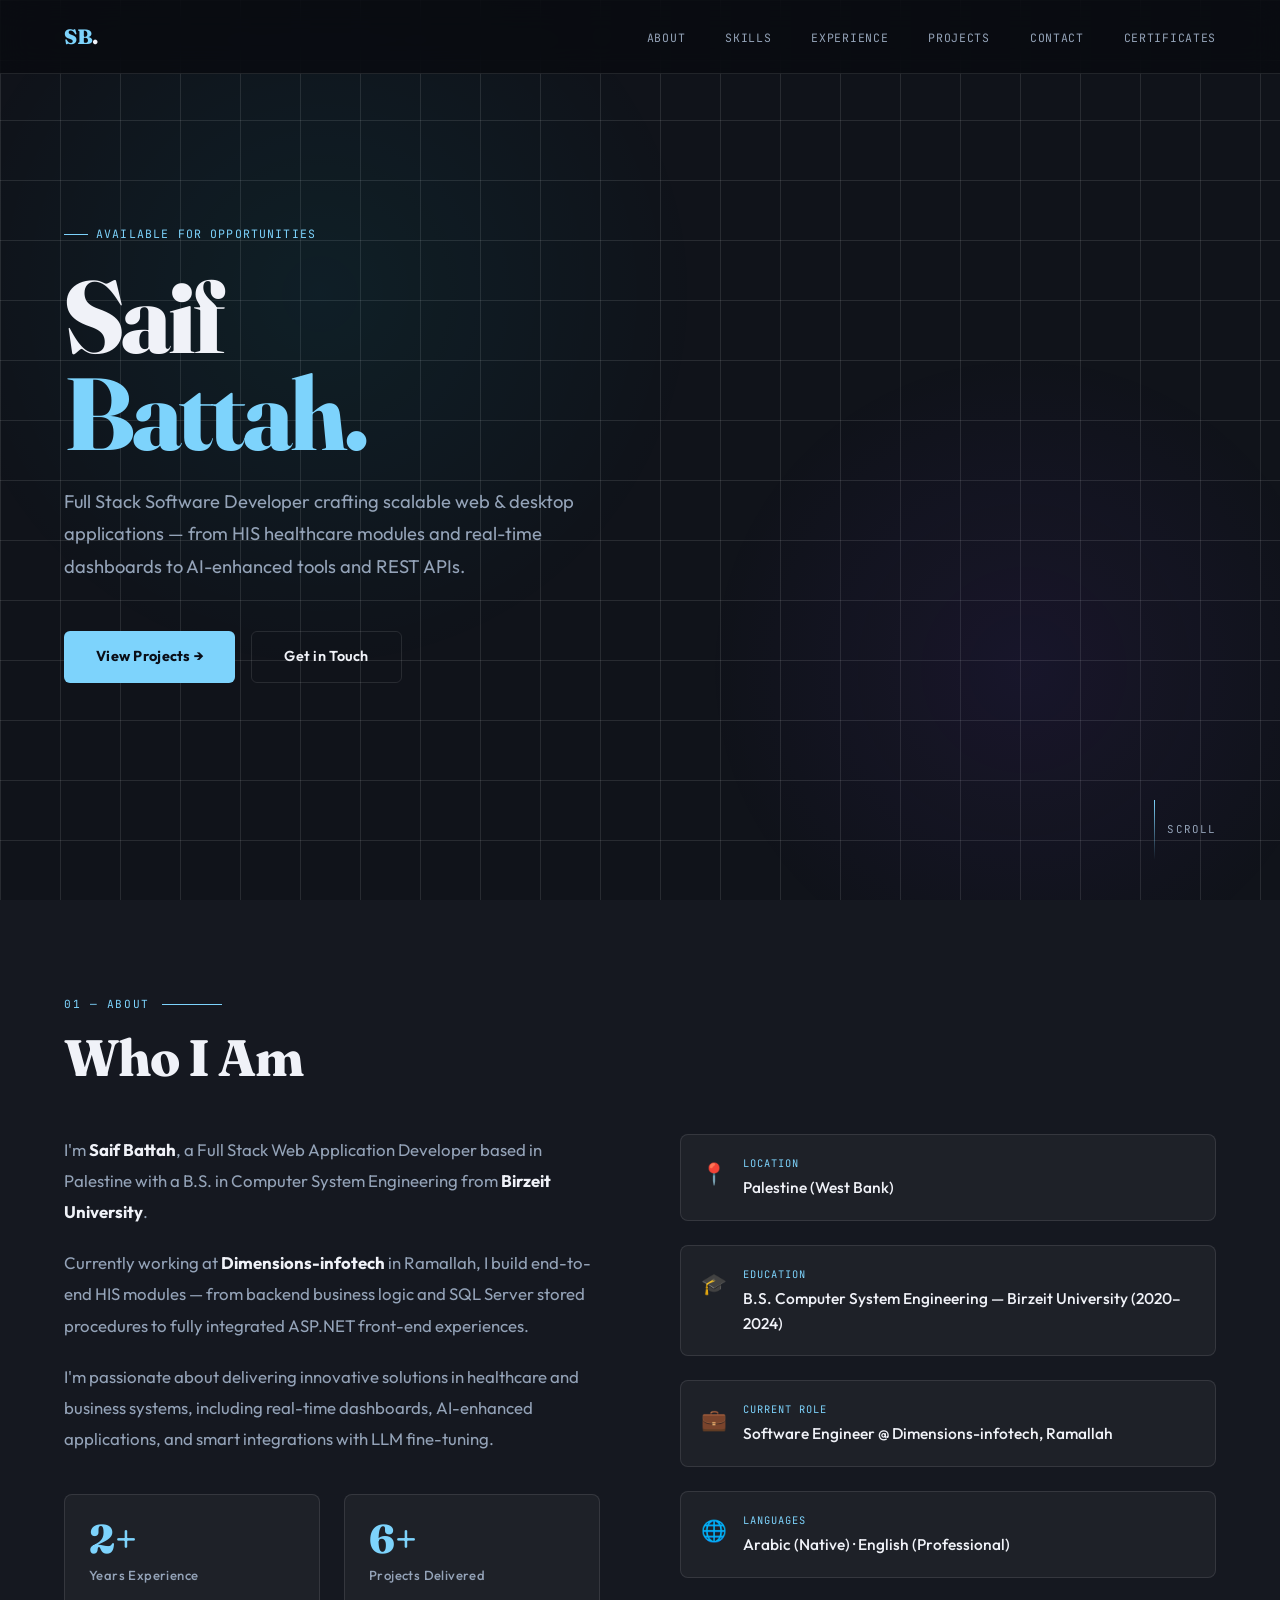
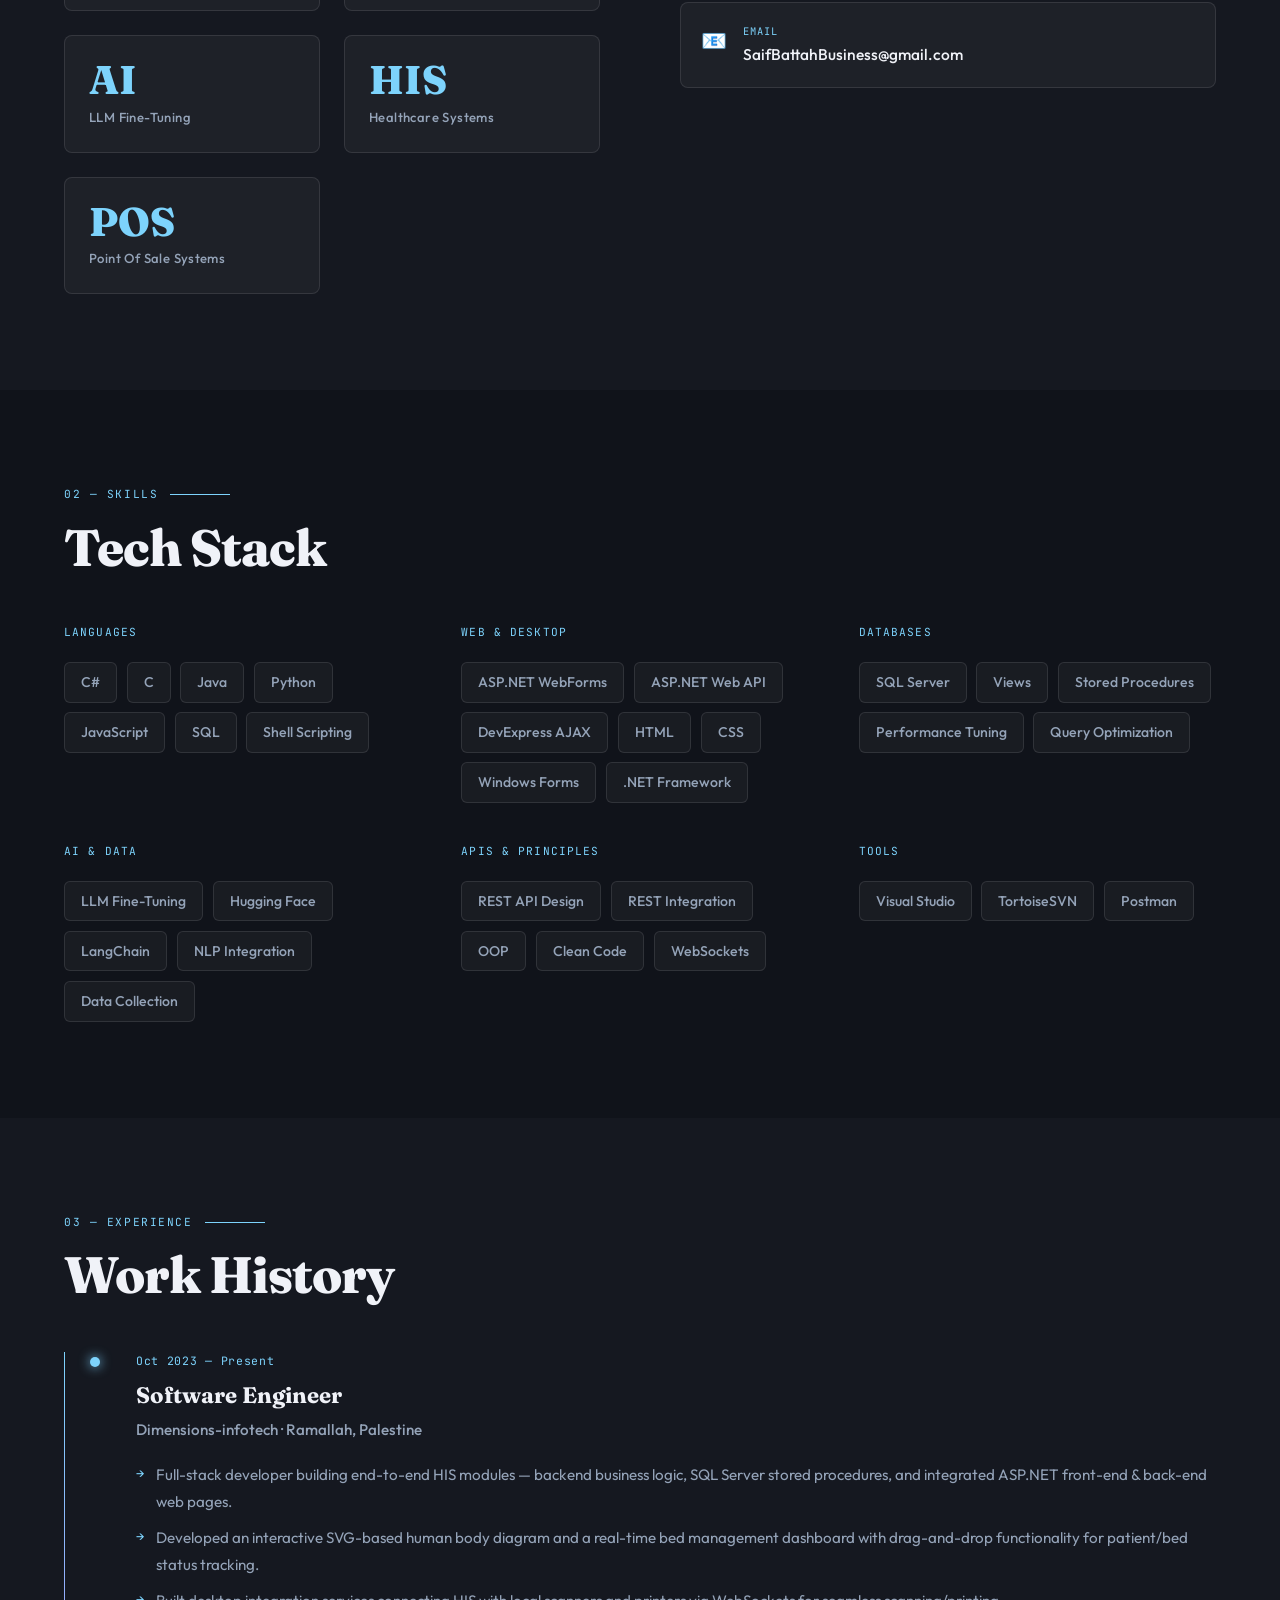
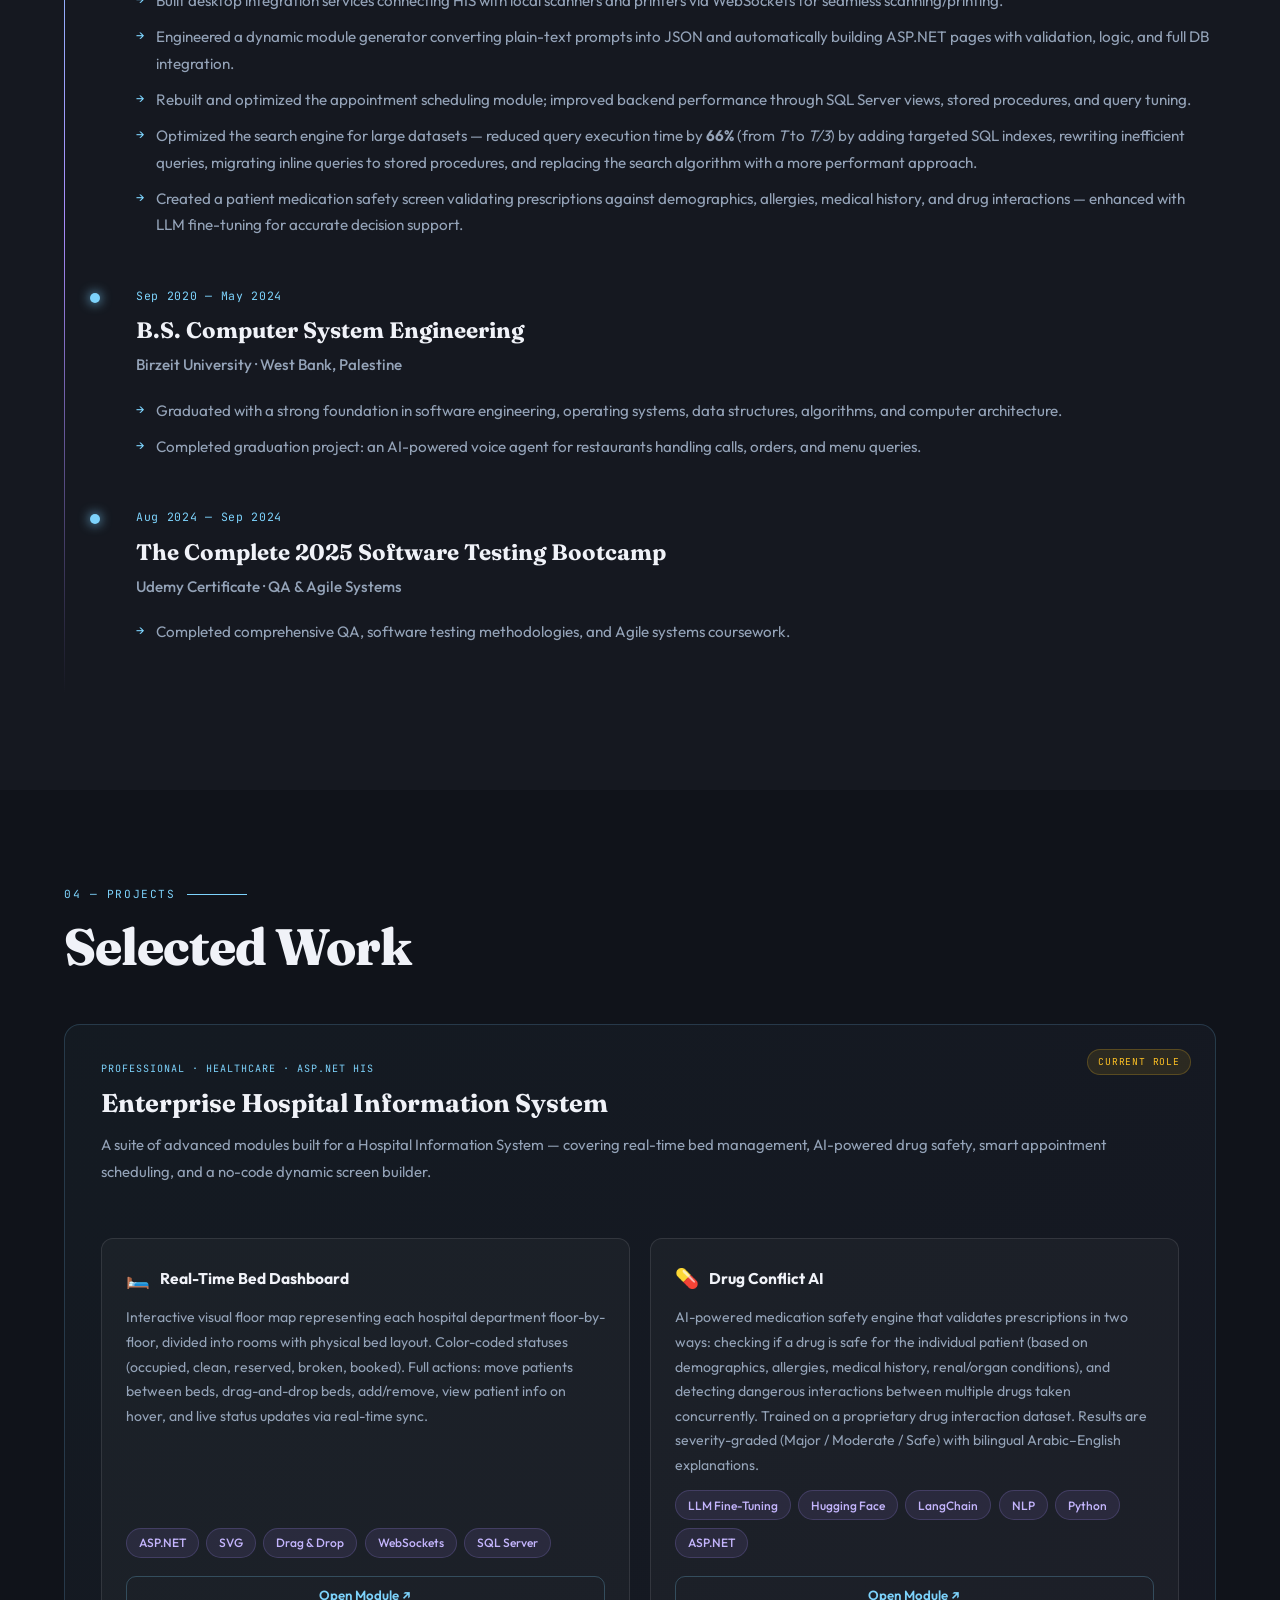
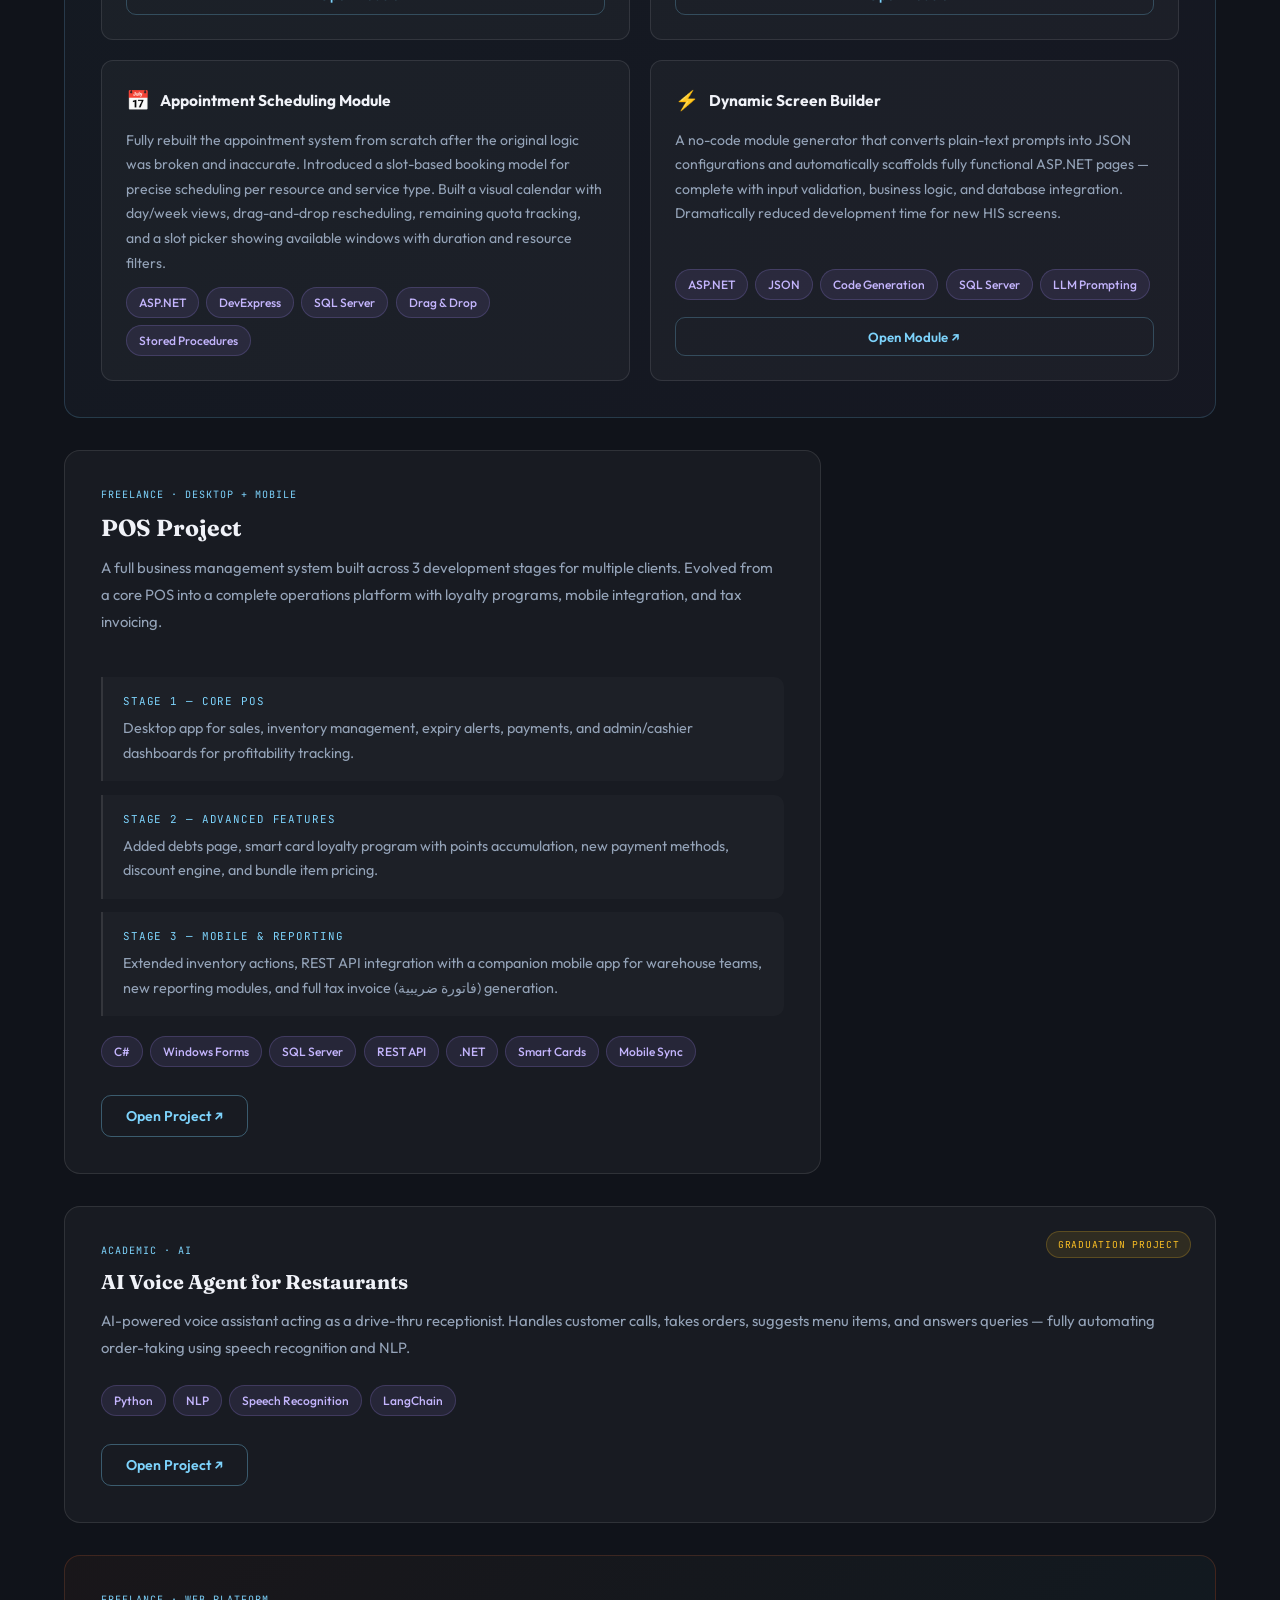
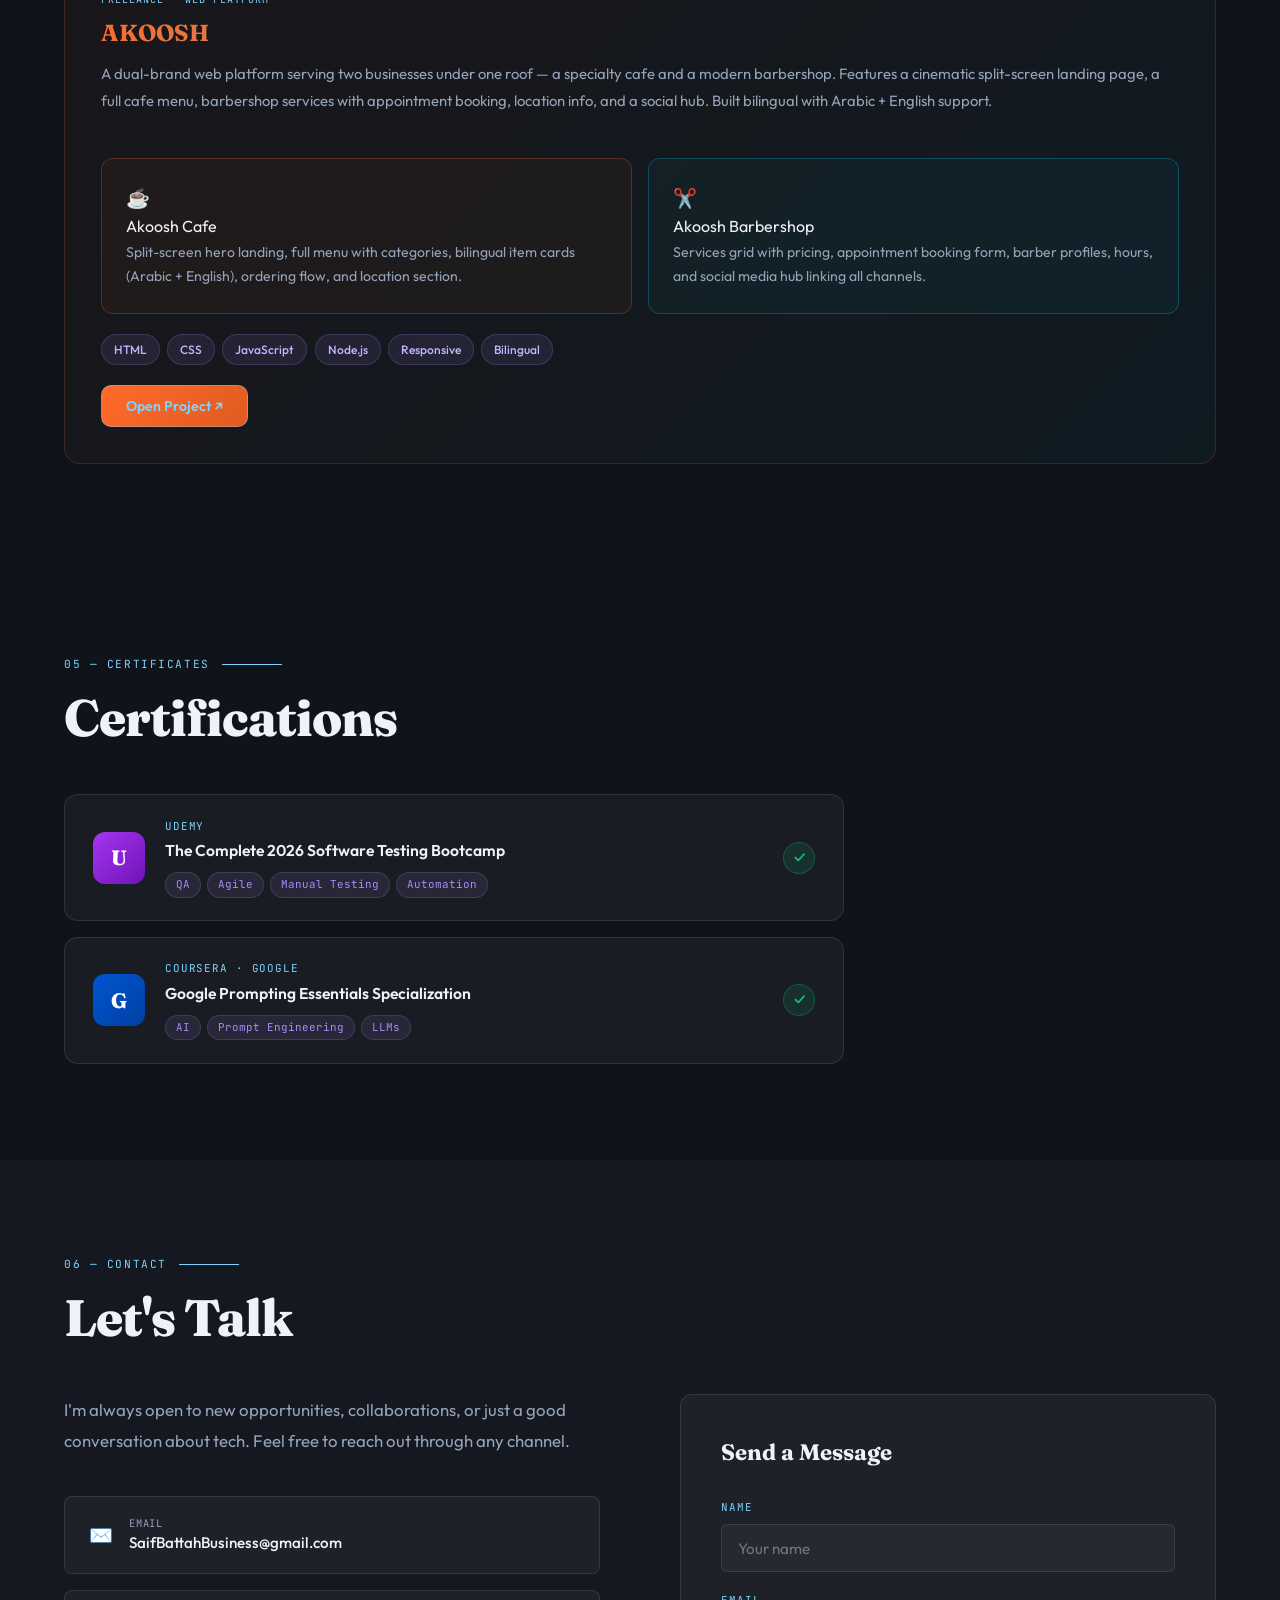
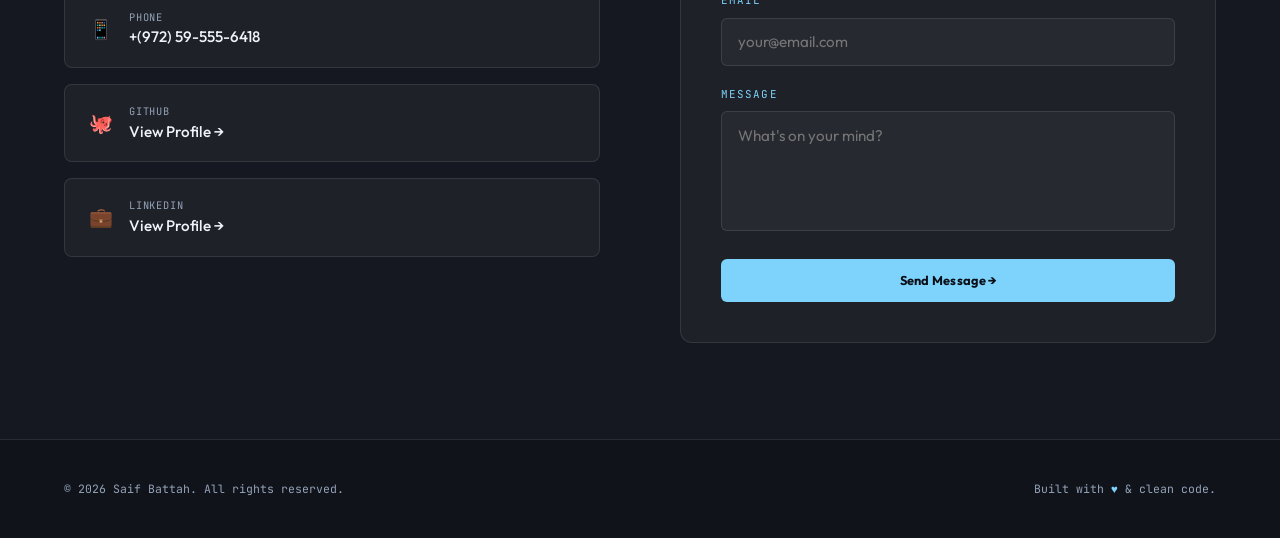
==== commit de17fe42: "Add files via upload" ====
--- a/index.html
+++ b/index.html
@@ -1,2203 +1,595 @@
 <!DOCTYPE html>
 <html lang="en">
+
 <head>
-<meta charset="UTF-8" />
-<meta name="viewport" content="width=device-width, initial-scale=1.0"/>
-<title>Saif Battah — Software Developer</title>
-<link href="https://fonts.googleapis.com/css2?family=Outfit:wght@300;400;500;600;700;800&family=JetBrains+Mono:wght@300;400;500&family=Fraunces:ital,opsz,wght@0,9..144,700;0,9..144,800;1,9..144,700&display=swap" rel="stylesheet"/>
-<style>
-  :root {
-    --bg: #10131a;
-    --bg2: #151820;
-    --bg3: #1a1e28;
-    --accent: #7dd3fc;
-    --accent2: #a78bfa;
-    --accent3: #fbbf24;
-    --text: #f0f2f8;
-    --muted: #94a3b8;
-    --border: rgba(255,255,255,0.10);
-    --card: rgba(255,255,255,0.04);
-    --glow: rgba(125, 211, 252, 0.12);
-  }
-
-  *, *::before, *::after { box-sizing: border-box; margin: 0; padding: 0; }
-
-  html { scroll-behavior: smooth; }
-
-  body {
-    background: var(--bg);
-    color: var(--text);
-    font-family: 'Outfit', sans-serif;
-    overflow-x: hidden;
-    font-size: 16px;
-    line-height: 1.6;
-    -webkit-font-smoothing: antialiased;
-  }
-
-  /* CUSTOM CURSOR */
-
-  /* NOISE TEXTURE */
-  body::before {
-    content: '';
-    position: fixed; inset: 0; z-index: 0;
-    background-image: url("data:image/svg+xml,%3Csvg viewBox='0 0 256 256' xmlns='http://www.w3.org/2000/svg'%3E%3Cfilter id='noise'%3E%3CfeTurbulence type='fractalNoise' baseFrequency='0.9' numOctaves='4' stitchTiles='stitch'/%3E%3C/filter%3E%3Crect width='100%25' height='100%25' filter='url(%23noise)' opacity='0.03'/%3E%3C/svg%3E");
-    pointer-events: none; opacity: 0.4;
-  }
-
-  /* GRID LINES */
-  body::after {
-    content: '';
-    position: fixed; inset: 0; z-index: 0;
-    background-image: linear-gradient(var(--border) 1px, transparent 1px),
-      linear-gradient(90deg, var(--border) 1px, transparent 1px);
-    background-size: 60px 60px;
-    pointer-events: none;
-  }
-
-  /* NAV */
-  nav {
-    position: fixed; top: 0; left: 0; right: 0; z-index: 100;
-    display: flex; align-items: center; justify-content: space-between;
-    padding: 1.25rem 4rem;
-    background: rgba(8,10,15,0.8);
-    backdrop-filter: blur(16px);
-    border-bottom: 1px solid var(--border);
-  }
-  .nav-logo {
-    font-family: 'Fraunces', serif;
-    font-weight: 800; font-size: 1.3rem;
-    color: var(--accent); text-decoration: none;
-    letter-spacing: -0.02em;
-  }
-  .nav-logo span { color: var(--text); }
-  .nav-links { display: flex; gap: 2.5rem; list-style: none; }
-  .nav-links a {
-    font-family: 'JetBrains Mono', monospace;
-    font-size: 0.72rem; letter-spacing: 0.06em;
-    color: var(--muted); text-decoration: none;
-    text-transform: uppercase; transition: color 0.2s;
-    position: relative;
-  }
-  .nav-links a::after {
-    content: ''; position: absolute; bottom: -4px; left: 0;
-    width: 0; height: 1px; background: var(--accent);
-    transition: width 0.3s ease;
-  }
-  .nav-links a:hover { color: var(--accent); }
-  .nav-links a:hover::after { width: 100%; }
-
-  /* HERO */
-  #hero {
-    position: relative; min-height: 100vh;
-    display: flex; align-items: center;
-    padding: 0 4rem; overflow: hidden;
-    z-index: 1;
-  }
-  .hero-bg-glow {
-    position: absolute; top: -10%; left: -5%;
-    width: 60vw; height: 60vw; max-width: 900px; max-height: 900px;
-    background: radial-gradient(circle, rgba(0,229,255,0.06) 0%, transparent 70%);
-    pointer-events: none;
-  }
-  .hero-bg-glow2 {
-    position: absolute; bottom: -10%; right: -5%;
-    width: 50vw; height: 50vw; max-width: 700px; max-height: 700px;
-    background: radial-gradient(circle, rgba(124,58,237,0.08) 0%, transparent 70%);
-    pointer-events: none;
-  }
-  .hero-content { position: relative; z-index: 2; max-width: 900px; }
-  .hero-tag {
-    display: inline-flex; align-items: center; gap: 0.5rem;
-    font-family: 'JetBrains Mono', monospace; font-size: 0.72rem;
-    color: var(--accent); letter-spacing: 0.1em; text-transform: uppercase;
-    margin-bottom: 1.5rem;
-    opacity: 0; animation: fadeUp 0.8s 0.2s forwards;
-  }
-  .hero-tag::before {
-    content: ''; width: 24px; height: 1px; background: var(--accent);
-  }
-  .hero-name {
-    font-family: 'Fraunces', serif;
-    font-size: clamp(3.5rem, 8vw, 7.5rem);
-    font-weight: 800; line-height: 0.95;
-    letter-spacing: -0.03em;
-    margin-bottom: 1.5rem;
-    opacity: 0; animation: fadeUp 0.8s 0.4s forwards;
-  }
-  .hero-name .line2 { color: var(--accent); display: block; }
-  .hero-desc {
-    font-size: 1.15rem; color: var(--muted); max-width: 520px;
-    line-height: 1.75; margin-bottom: 3rem; font-weight: 400;
-    opacity: 0; animation: fadeUp 0.8s 0.6s forwards;
-  }
-  .hero-btns {
-    display: flex; gap: 1rem; flex-wrap: wrap;
-    opacity: 0; animation: fadeUp 0.8s 0.8s forwards;
-  }
-  .btn {
-    display: inline-flex; align-items: center; gap: 0.5rem;
-    padding: 0.85rem 2rem; border-radius: 6px;
-    font-family: 'Outfit', sans-serif; font-size: 0.9rem;
-    font-weight: 600; letter-spacing: 0.02em;
-    text-decoration: none; transition: all 0.25s;
-  }
-  .btn-primary {
-    background: var(--accent); color: #0a0e17; font-weight: 700;
-  }
-  .btn-primary:hover { background: #bae6fd; transform: translateY(-2px); box-shadow: 0 8px 30px rgba(125,211,252,0.25); }
-  .btn-outline {
-    border: 1px solid var(--border); color: var(--text);
-    background: transparent;
-  }
-  .btn-outline:hover { border-color: var(--accent); color: var(--accent); transform: translateY(-2px); }
-
-  .hero-scroll {
-    position: absolute; bottom: 2.5rem; right: 4rem;
-    display: flex; align-items: center; gap: 0.75rem;
-    font-family: 'JetBrains Mono', monospace; font-size: 0.68rem;
-    color: var(--muted); letter-spacing: 0.1em; text-transform: uppercase;
-    opacity: 0; animation: fadeUp 1s 1.2s forwards;
-  }
-  .scroll-line {
-    width: 1px; height: 60px;
-    background: linear-gradient(to bottom, var(--accent), transparent);
-    animation: scrollLine 2s ease-in-out infinite;
-  }
-  @keyframes scrollLine {
-    0%, 100% { transform: scaleY(1); opacity: 1; }
-    50% { transform: scaleY(0.5); opacity: 0.4; }
-  }
-
-  /* SECTIONS */
-  section { position: relative; z-index: 1; padding: 6rem 4rem; }
-  .section-label {
-    font-family: 'JetBrains Mono', monospace;
-    font-size: 0.7rem; letter-spacing: 0.14em; text-transform: uppercase;
-    color: var(--accent); margin-bottom: 1rem;
-    display: flex; align-items: center; gap: 0.75rem;
-  }
-  .section-label::after { content: ''; flex: 1; max-width: 60px; height: 1px; background: var(--accent); }
-  .section-title {
-    font-family: 'Fraunces', serif;
-    font-size: clamp(2rem, 4vw, 3.2rem);
-    font-weight: 800; letter-spacing: -0.02em;
-    margin-bottom: 3rem; line-height: 1.1;
-  }
-
-  /* ABOUT */
-  #about { background: var(--bg2); }
-  .about-grid {
-    display: grid; grid-template-columns: 1fr 1fr; gap: 5rem;
-    align-items: start;
-  }
-  .about-text p {
-    color: var(--muted); line-height: 1.85; margin-bottom: 1.25rem;
-    font-size: 1.05rem; font-weight: 400;
-  }
-  .about-text p strong { color: var(--text); }
-  .about-stats {
-    display: grid; grid-template-columns: 1fr 1fr; gap: 1.5rem;
-    margin-top: 2.5rem;
-  }
-  .stat-card {
-    padding: 1.5rem; border: 1px solid var(--border);
-    background: var(--card); border-radius: 8px;
-    transition: border-color 0.2s, transform 0.2s;
-  }
-  .stat-card:hover { border-color: var(--accent); transform: translateY(-3px); }
-  .stat-num {
-    font-family: 'Fraunces', serif;
-    font-size: 2.5rem; font-weight: 800;
-    color: var(--accent); line-height: 1;
-  }
-  .stat-label { font-size: 0.82rem; color: var(--muted); margin-top: 0.4rem; letter-spacing: 0.03em; font-weight: 500; }
-  .about-right { display: flex; flex-direction: column; gap: 1.5rem; }
-  .info-row {
-    display: flex; align-items: flex-start; gap: 1rem;
-    padding: 1.25rem; border: 1px solid var(--border);
-    border-radius: 8px; background: var(--card);
-    transition: border-color 0.2s;
-  }
-  .info-row:hover { border-color: rgba(0,229,255,0.3); }
-  .info-icon { font-size: 1.3rem; margin-top: 0.1rem; flex-shrink: 0; }
-  .info-key { font-family: 'JetBrains Mono', monospace; font-size: 0.65rem; color: var(--accent); letter-spacing: 0.1em; text-transform: uppercase; }
-  .info-val { font-size: 0.97rem; color: var(--text); margin-top: 0.2rem; font-weight: 500; }
-
-  /* SKILLS */
-  #skills { background: var(--bg); }
-  .skills-container { display: flex; flex-direction: column; gap: 3rem; }
-  .skill-group-title {
-    font-family: 'JetBrains Mono', monospace; font-size: 0.7rem;
-    color: var(--accent); letter-spacing: 0.1em; text-transform: uppercase;
-    margin-bottom: 1.25rem;
-  }
-  .skill-tags { display: flex; flex-wrap: wrap; gap: 0.6rem; }
-  .skill-tag {
-    padding: 0.5rem 1rem; border: 1px solid var(--border);
-    border-radius: 6px; font-size: 0.88rem;
-    color: var(--muted); background: var(--card);
-    transition: all 0.2s; font-family: 'Outfit', sans-serif; font-weight: 500;
-  }
-  .skill-tag:hover {
-    border-color: var(--accent); color: var(--accent);
-    background: rgba(0,229,255,0.05); transform: translateY(-2px);
-  }
-  .skills-grid { display: grid; grid-template-columns: repeat(3, 1fr); gap: 2.5rem; }
-
-  /* EXPERIENCE */
-  #experience { background: var(--bg2); }
-  .timeline { position: relative; padding-left: 2rem; }
-  .timeline::before {
-    content: ''; position: absolute; left: 0; top: 0; bottom: 0;
-    width: 1px; background: linear-gradient(to bottom, var(--accent), var(--accent2), transparent);
-  }
-  .timeline-item {
-    position: relative; padding: 0 0 3rem 2.5rem;
-  }
-  .timeline-item::before {
-    content: ''; position: absolute; left: -0.4rem; top: 0.35rem;
-    width: 10px; height: 10px; border-radius: 50%;
-    background: var(--accent); box-shadow: 0 0 12px var(--accent);
-  }
-  .timeline-date {
-    font-family: 'JetBrains Mono', monospace; font-size: 0.72rem;
-    color: var(--accent); letter-spacing: 0.06em; margin-bottom: 0.5rem;
-  }
-  .timeline-role {
-    font-family: 'Fraunces', serif; font-size: 1.4rem;
-    font-weight: 700; margin-bottom: 0.25rem;
-  }
-  .timeline-company {
-    font-size: 0.95rem; color: var(--muted); margin-bottom: 1.25rem; font-weight: 500;
-  }
-  .timeline-list { list-style: none; display: flex; flex-direction: column; gap: 0.6rem; }
-  .timeline-list li {
-    font-size: 0.95rem; color: var(--muted); line-height: 1.75;
-    padding-left: 1.25rem; position: relative;
-  }
-  .timeline-list li::before {
-    content: '→'; position: absolute; left: 0; color: var(--accent); font-size: 0.8rem;
-  }
-
-  /* PROJECTS */
-  #projects { background: var(--bg); }
-  .projects-grid { display: grid; grid-template-columns: repeat(3, 1fr); gap: 2rem; }
-  .project-card {
-    border: 1px solid var(--border); border-radius: 16px;
-    background: rgba(255,255,255,0.035); padding: 2.25rem;
-    transition: all 0.3s; position: relative; overflow: hidden;
-    display: flex; flex-direction: column; gap: 0;
-  }
-  .project-card > * { position: relative; z-index: 1; }
-  .project-card::before {
-    content: ''; position: absolute; inset: 0;
-    background: linear-gradient(135deg, rgba(125,211,252,0.05), transparent 60%);
-    opacity: 0; transition: opacity 0.3s; border-radius: 16px;
-  }
-  .project-card:hover { border-color: rgba(125,211,252,0.25); transform: translateY(-4px); box-shadow: 0 16px 48px rgba(0,0,0,0.35); }
-  .project-card:hover::before { opacity: 1; }
-  .project-type {
-    font-family: 'JetBrains Mono', monospace; font-size: 0.63rem;
-    color: var(--accent); letter-spacing: 0.1em; text-transform: uppercase;
-    margin-bottom: 0.6rem;
-  }
-  .project-name {
-    font-family: 'Fraunces', serif; font-size: 1.25rem;
-    font-weight: 700; margin-bottom: 0.85rem; line-height: 1.25;
-  }
-  .project-desc { font-size: 0.93rem; color: var(--muted); line-height: 1.8; margin-bottom: 1.5rem; flex: 1; }
-  .project-tech { display: flex; flex-wrap: wrap; gap: 0.45rem; margin-top: auto; }
-  .tech-pill {
-    padding: 0.3rem 0.75rem; border-radius: 20px;
-    font-family: 'Outfit', sans-serif; font-size: 0.75rem; font-weight: 500;
-    background: rgba(167,139,250,0.1); color: #c4b5fd;
-    border: 1px solid rgba(167,139,250,0.2);
-  }
-  .project-card.featured { grid-column: span 2; }
-  .project-card.featured .project-name { font-size: 1.45rem; }
-  .project-badge {
-    position: absolute; top: 1.5rem; right: 1.5rem;
-    font-family: 'JetBrains Mono', monospace; font-size: 0.6rem;
-    padding: 0.28rem 0.65rem; border-radius: 20px;
-    background: rgba(251,191,36,0.1); color: var(--accent3);
-    border: 1px solid rgba(251,191,36,0.22); letter-spacing: 0.08em; text-transform: uppercase;
-  }
-
-  /* HIS MODULES */
-  .his-modules {
-    display: grid; grid-template-columns: 1fr 1fr; gap: 1.25rem; margin-top: 1.75rem;
-  }
-  .his-module {
-    padding: 1.5rem; border: 1px solid var(--border);
-    border-radius: 12px; background: rgba(255,255,255,0.03);
-    transition: border-color 0.2s, transform 0.2s;
-    display: flex; flex-direction: column;
-  }
-  .his-module:hover { border-color: rgba(125,211,252,0.25); transform: translateY(-2px); }
-  .his-module-header {
-    display: flex; align-items: center; gap: 0.65rem; margin-bottom: 0.75rem;
-  }
-  .his-module-icon { font-size: 1.2rem; }
-  .his-module-title {
-    font-family: 'Outfit', sans-serif; font-weight: 700;
-    font-size: 0.97rem; color: var(--text);
-  }
-  .his-module-desc { font-size: 0.88rem; color: var(--muted); line-height: 1.75; flex: 1; }
-  .his-module-btn {
-    margin-top: 1.1rem;
-    width: 100%;
-    padding: 0.65rem 0;
-    background: transparent;
-    border: 1px solid rgba(125,211,252,0.25);
-    color: var(--accent);
-    border-radius: 10px;
-    font-family: 'Outfit', sans-serif;
-    font-size: 0.83rem; font-weight: 600;
-    cursor: pointer;
-    transition: all 0.2s;
-    position: relative; z-index: 2;
-  }
-  .his-module-btn:hover {
-    background: var(--accent); color: #0a0e17;
-    border-color: var(--accent); box-shadow: 0 4px 16px rgba(125,211,252,0.2);
-  }
-
-  /* POS STAGES */
-  .pos-stages { display: flex; flex-direction: column; gap: 0.85rem; margin-top: 1.1rem; }
-  .stage {
-    padding: 1rem 1.25rem; border-left: 2px solid var(--border);
-    background: rgba(255,255,255,0.025); border-radius: 0 10px 10px 0;
-    transition: border-color 0.2s;
-  }
-  .stage:hover { border-left-color: var(--accent); }
-  .stage-label {
-    font-family: 'JetBrains Mono', monospace; font-size: 0.68rem;
-    color: var(--accent); letter-spacing: 0.08em; text-transform: uppercase; margin-bottom: 0.35rem;
-  }
-  .stage-desc { font-size: 0.9rem; color: var(--muted); line-height: 1.7; }
-
-  /* CONTACT */
-  #contact { background: var(--bg2); }
-  .contact-grid { display: grid; grid-template-columns: 1fr 1fr; gap: 5rem; align-items: start; }
-  .contact-left p { color: var(--muted); font-size: 1.05rem; line-height: 1.85; margin-bottom: 2.5rem; }
-  .contact-links { display: flex; flex-direction: column; gap: 1rem; }
-  .contact-link {
-    display: flex; align-items: center; gap: 1rem;
-    padding: 1.1rem 1.5rem; border: 1px solid var(--border);
-    border-radius: 8px; text-decoration: none; color: var(--text);
-    background: var(--card); transition: all 0.25s;
-  }
-  .contact-link:hover { border-color: var(--accent); color: var(--accent); transform: translateX(6px); }
-  .contact-link-icon { font-size: 1.2rem; }
-  .contact-link-text { font-size: 0.95rem; font-weight: 500; }
-  .contact-link-label { font-family: 'JetBrains Mono', monospace; font-size: 0.65rem; color: var(--muted); letter-spacing: 0.08em; text-transform: uppercase; }
-  .contact-right {
-    padding: 2.5rem; border: 1px solid var(--border);
-    border-radius: 12px; background: var(--card);
-  }
-  .contact-right h3 {
-    font-family: 'Fraunces', serif; font-size: 1.4rem; font-weight: 700; margin-bottom: 1.75rem;
-  }
-  .form-group { margin-bottom: 1.25rem; }
-  .form-group label {
-    display: block; font-family: 'JetBrains Mono', monospace;
-    font-size: 0.68rem; color: var(--accent); letter-spacing: 0.1em;
-    text-transform: uppercase; margin-bottom: 0.5rem;
-  }
-  .form-group input, .form-group textarea {
-    width: 100%; padding: 0.85rem 1rem;
-    background: rgba(255,255,255,0.04); border: 1px solid var(--border);
-    border-radius: 6px; color: var(--text); font-family: 'Outfit', sans-serif;
-    font-size: 0.95rem; outline: none; transition: border-color 0.2s; resize: none;
-  }
-  .form-group input:focus, .form-group textarea:focus { border-color: var(--accent); }
-  .form-group textarea { min-height: 120px; }
-
-  /* VIEW PROJECT BUTTON */
-  .view-project-btn {
-    margin-top: 1.75rem;
-    padding: 0.7rem 1.5rem;
-    background: transparent;
-    border: 1px solid rgba(125,211,252,0.35);
-    color: var(--accent);
-    border-radius: 10px;
-    font-family: 'Outfit', sans-serif;
-    font-size: 0.88rem; font-weight: 600;
-    cursor: pointer;
-    transition: all 0.2s;
-    position: relative; z-index: 2;
-    align-self: flex-start;
-  }
-  .view-project-btn:hover {
-    background: var(--accent); color: #0a0e17;
-    transform: translateY(-2px); box-shadow: 0 6px 20px rgba(125,211,252,0.2);
-  }
-
-  /* MODAL OVERLAY */
-  .modal-overlay {
-    position: fixed; inset: 0; z-index: 1000;
-    background: rgba(0,0,0,0.85);
-    backdrop-filter: blur(8px);
-    display: flex; align-items: center; justify-content: center;
-    padding: 2rem;
-    opacity: 0; pointer-events: none;
-    transition: opacity 0.3s ease;
-  }
-  .modal-overlay.open { opacity: 1; pointer-events: all; }
-
-  .modal {
-    background: #151820;
-    border: 1px solid rgba(125,211,252,0.2);
-    border-radius: 14px;
-    width: 100%; max-width: 860px;
-    max-height: 88vh;
-    overflow: hidden;
-    display: flex; flex-direction: column;
-    transform: translateY(24px);
-    transition: transform 0.3s ease;
-  }
-  .modal-overlay.open .modal { transform: translateY(0); }
-
-  .modal-header {
-    display: flex; align-items: flex-start; justify-content: space-between;
-    padding: 1.75rem 2rem 1.25rem;
-    border-bottom: 1px solid var(--border);
-    flex-shrink: 0;
-  }
-  .modal-title {
-    font-family: 'Fraunces', serif; font-size: 1.5rem; font-weight: 700;
-  }
-  .modal-type {
-    font-family: 'JetBrains Mono', monospace; font-size: 0.65rem;
-    color: var(--accent); letter-spacing: 0.1em; text-transform: uppercase;
-    margin-bottom: 0.3rem;
-  }
-  .modal-close {
-    background: none; border: 1px solid var(--border);
-    color: var(--muted); width: 34px; height: 34px;
-    border-radius: 6px; font-size: 1rem;
-    cursor: pointer; transition: all 0.2s; flex-shrink: 0;
-    display: flex; align-items: center; justify-content: center;
-  }
-  .modal-close:hover { border-color: var(--accent); color: var(--accent); }
-
-  /* MODAL TABS */
-  .modal-tabs {
-    display: flex; gap: 0; border-bottom: 1px solid var(--border);
-    flex-shrink: 0; padding: 0 2rem;
-  }
-  .modal-tab {
-    padding: 0.85rem 1.25rem;
-    font-family: 'JetBrains Mono', monospace; font-size: 0.72rem;
-    letter-spacing: 0.07em; text-transform: uppercase;
-    color: var(--muted); background: none; border: none;
-    border-bottom: 2px solid transparent;
-    cursor: pointer; transition: all 0.2s;
-    margin-bottom: -1px;
-  }
-  .modal-tab:hover { color: var(--text); }
-  .modal-tab.active { color: var(--accent); border-bottom-color: var(--accent); }
-
-  /* MODAL BODY */
-  .modal-body { overflow-y: auto; padding: 2rem; flex: 1; }
-  .modal-panel { display: none; }
-  .modal-panel.active { display: block; }
-
-  /* DESCRIPTION PANEL */
-  .modal-desc-text {
-    font-size: 0.97rem; color: var(--muted); line-height: 1.85;
-    margin-bottom: 1.5rem;
-  }
-  .modal-features { display: flex; flex-direction: column; gap: 0.6rem; margin-bottom: 1.5rem; }
-  .modal-feature {
-    display: flex; gap: 0.75rem; align-items: flex-start;
-    padding: 0.75rem 1rem; border: 1px solid var(--border);
-    border-radius: 8px; background: var(--card);
-  }
-  .modal-feature-icon { font-size: 1rem; flex-shrink: 0; margin-top: 0.1rem; }
-  .modal-feature-text { font-size: 0.9rem; color: var(--muted); line-height: 1.65; }
-  .modal-feature-text strong { color: var(--text); }
-  .modal-tech-list { display: flex; flex-wrap: wrap; gap: 0.5rem; margin-top: 1.25rem; }
-
-  /* SCREENSHOTS PANEL */
-  .modal-screenshots {
-    display: grid; grid-template-columns: repeat(2, 1fr); gap: 1rem;
-  }
-  .modal-screenshot {
-    border-radius: 8px; overflow: hidden;
-    border: 1px solid var(--border);
-    background: var(--card);
-    aspect-ratio: 16/9;
-    display: flex; align-items: center; justify-content: center;
-    color: var(--muted); font-size: 0.8rem;
-    font-family: 'JetBrains Mono', monospace;
-    flex-direction: column; gap: 0.5rem;
-    position: relative; cursor: pointer;
-    transition: border-color 0.2s, transform 0.2s;
-  }
-  .modal-screenshot:hover { border-color: var(--accent); transform: scale(1.01); }
-  .modal-screenshot img {
-    width: 100%; height: 100%; object-fit: cover; display: block;
-  }
-  .modal-screenshot-overlay {
-    position: absolute; inset: 0;
-    background: rgba(0,0,0,0.45);
-    display: flex; align-items: center; justify-content: center;
-    opacity: 0; transition: opacity 0.2s;
-    border-radius: 8px;
-  }
-  .modal-screenshot:hover .modal-screenshot-overlay { opacity: 1; }
-  .modal-screenshot-overlay span {
-    background: rgba(125,211,252,0.15);
-    border: 1px solid var(--accent);
-    color: var(--accent);
-    font-family: 'Outfit', sans-serif; font-size: 0.82rem; font-weight: 600;
-    padding: 0.5rem 1.1rem; border-radius: 8px;
-    letter-spacing: 0.03em;
-  }
-  .modal-screenshot-label {
-    font-family: 'JetBrains Mono', monospace; font-size: 0.68rem;
-    color: var(--muted); text-align: center; margin-top: 0.4rem;
-    letter-spacing: 0.05em;
-  }
-  .screenshot-upload-hint {
-    text-align: center; padding: 2.5rem;
-    border: 1px dashed rgba(125,211,252,0.25);
-    border-radius: 10px; color: var(--muted);
-    font-size: 0.88rem; line-height: 1.7;
-  }
-  .screenshot-upload-hint span { color: var(--accent); }
-
-  /* LIGHTBOX */
-  .lightbox {
-    position: fixed; inset: 0; z-index: 2000;
-    background: rgba(0,0,0,0.93);
-    backdrop-filter: blur(10px);
-    display: flex; align-items: center; justify-content: center;
-    padding: 2rem;
-    opacity: 0; pointer-events: none;
-    transition: opacity 0.25s;
-  }
-  .lightbox.open { opacity: 1; pointer-events: all; }
-  .lightbox-img {
-    max-width: 100%; max-height: 90vh;
-    border-radius: 10px;
-    box-shadow: 0 32px 80px rgba(0,0,0,0.7);
-    transform: scale(0.95);
-    transition: transform 0.25s;
-    object-fit: contain;
-  }
-  .lightbox.open .lightbox-img { transform: scale(1); }
-  .lightbox-close {
-    position: absolute; top: 1.5rem; right: 1.5rem;
-    width: 40px; height: 40px;
-    background: rgba(255,255,255,0.08); border: 1px solid var(--border);
-    color: var(--text); border-radius: 8px; font-size: 1.1rem;
-    cursor: pointer; display: flex; align-items: center; justify-content: center;
-    transition: all 0.2s;
-  }
-  .lightbox-close:hover { background: var(--accent); color: #0a0e17; border-color: var(--accent); }
-  .lightbox-label {
-    position: absolute; bottom: 1.75rem; left: 50%; transform: translateX(-50%);
-    font-family: 'JetBrains Mono', monospace; font-size: 0.72rem;
-    color: var(--muted); letter-spacing: 0.08em; white-space: nowrap;
-  }
-
-  /* SCREENSHOT SLIDER */
-  .slider-wrap { position: relative; }
-  .slider-viewport {
-    border-radius: 10px; overflow: hidden;
-    border: 1px solid var(--border);
-    background: var(--card); position: relative;
-    cursor: pointer;
-  }
-  .slider-viewport img {
-    width: 100%; display: block; object-fit: contain;
-    max-height: 420px; background: #0a0d14;
-    transition: opacity 0.3s;
-  }
-  .slider-viewport .modal-screenshot-overlay {
-    position: absolute; inset: 0;
-    background: rgba(0,0,0,0.4);
-    display: flex; align-items: center; justify-content: center;
-    opacity: 0; transition: opacity 0.2s; border-radius: 10px;
-  }
-  .slider-viewport:hover .modal-screenshot-overlay { opacity: 1; }
-  .slider-viewport .modal-screenshot-overlay span {
-    background: rgba(125,211,252,0.15);
-    border: 1px solid var(--accent);
-    color: var(--accent);
-    font-family: 'Outfit', sans-serif; font-size: 0.82rem; font-weight: 600;
-    padding: 0.5rem 1.1rem; border-radius: 8px;
-  }
-  .slider-nav {
-    display: flex; align-items: center; justify-content: space-between;
-    margin-top: 0.85rem;
-  }
-  .slider-btn {
-    background: var(--card); border: 1px solid var(--border);
-    color: var(--text); width: 34px; height: 34px;
-    border-radius: 8px; cursor: pointer; font-size: 1rem;
-    display: flex; align-items: center; justify-content: center;
-    transition: all 0.2s; flex-shrink: 0;
-  }
-  .slider-btn:hover { border-color: var(--accent); color: var(--accent); }
-  .slider-dots { display: flex; gap: 6px; align-items: center; }
-  .slider-dot {
-    width: 7px; height: 7px; border-radius: 50%;
-    background: var(--border); cursor: pointer; transition: all 0.2s;
-  }
-  .slider-dot.active { background: var(--accent); width: 20px; border-radius: 4px; }
-  .slider-caption {
-    font-family: 'JetBrains Mono', monospace; font-size: 0.68rem;
-    color: var(--muted); letter-spacing: 0.05em;
-  }
-
-  /* DEMO PANEL */
-  .demo-wrap {
-    background: #f5f5f0; border-radius: 10px; overflow: hidden;
-    border: 1px solid var(--border); font-family: Arial, sans-serif;
-  }
-  .demo-topbar {
-    background: #3a3a5c; color: #fff; padding: 8px 16px;
-    font-size: 12px; display: flex; align-items: center; justify-content: space-between;
-  }
-  .demo-topbar-title { font-weight: 600; letter-spacing: 0.02em; }
-  .demo-legend { display: flex; gap: 12px; flex-wrap: wrap; padding: 10px 16px; background: #fff; border-bottom: 1px solid #ddd; }
-  .demo-legend-item { display: flex; align-items: center; gap: 5px; font-size: 11px; color: #444; }
-  .demo-legend-dot { width: 12px; height: 12px; border-radius: 3px; flex-shrink: 0; }
-  .demo-body { padding: 12px; display: flex; flex-direction: column; gap: 10px; max-height: 480px; overflow-y: auto; }
-  .demo-room { border: 1px solid #bbb; border-radius: 6px; overflow: hidden; }
-  .demo-room-title {
-    background: #e8e8f0; padding: 5px 12px; font-size: 11px;
-    font-weight: 700; color: #333; letter-spacing: 0.05em; text-transform: uppercase;
-  }
-  .demo-beds { display: flex; flex-wrap: wrap; gap: 6px; padding: 10px 12px; }
-  .demo-bed {
-    width: 72px; border-radius: 5px; overflow: hidden;
-    border: 1px solid rgba(0,0,0,0.15); cursor: pointer;
-    transition: transform 0.15s, box-shadow 0.15s; font-size: 0; position: relative;
-    user-select: none;
-  }
-  .demo-bed:hover { transform: scale(1.06); box-shadow: 0 4px 12px rgba(0,0,0,0.2); z-index: 2; }
-  .demo-bed-header {
-    display: flex; align-items: center; justify-content: space-between;
-    padding: 3px 5px; font-size: 10px; font-weight: 700;
-    gap: 2px;
-  }
-  .demo-bed-img { width: 100%; display: block; }
-  .demo-bed-id { font-size: 9px; text-align: center; padding: 2px; font-weight: 600; background: rgba(0,0,0,0.08); }
-  .demo-tooltip {
-    position: fixed; z-index: 9999;
-    background: #1a1e28; border: 1px solid rgba(125,211,252,0.3);
-    color: #e8eaf0; font-size: 11px; font-family: 'Outfit', sans-serif;
-    padding: 8px 12px; border-radius: 8px; pointer-events: none;
-    display: none; max-width: 200px; line-height: 1.5;
-    box-shadow: 0 8px 24px rgba(0,0,0,0.5);
-  }
-  .demo-status-menu {
-    position: fixed; z-index: 9998;
-    background: #1a1e28; border: 1px solid rgba(125,211,252,0.2);
-    border-radius: 10px; padding: 6px; min-width: 160px;
-    box-shadow: 0 12px 32px rgba(0,0,0,0.6); display: none;
-  }
-  .demo-status-option {
-    display: flex; align-items: center; gap: 8px;
-    padding: 7px 10px; border-radius: 6px; cursor: pointer;
-    font-size: 12px; font-family: 'Outfit', sans-serif; color: #e8eaf0;
-    transition: background 0.15s;
-  }
-  .demo-status-option:hover { background: rgba(125,211,252,0.1); }
-  .demo-status-dot { width: 10px; height: 10px; border-radius: 3px; flex-shrink: 0; }
-
-  /* CODE PANEL */
-  .modal-code-block {
-    background: #0d1017; border: 1px solid var(--border);
-    border-radius: 8px; overflow: hidden; margin-bottom: 1.25rem;
-  }
-  .modal-code-header {
-    display: flex; align-items: center; justify-content: space-between;
-    padding: 0.65rem 1rem; border-bottom: 1px solid var(--border);
-    background: rgba(255,255,255,0.02);
-  }
-  .modal-code-lang {
-    font-family: 'JetBrains Mono', monospace; font-size: 0.68rem;
-    color: var(--accent); letter-spacing: 0.08em; text-transform: uppercase;
-  }
-  .modal-code-desc { font-size: 0.78rem; color: var(--muted); }
-  .modal-code-block pre {
-    padding: 1.25rem; overflow-x: auto;
-    font-family: 'JetBrains Mono', monospace; font-size: 0.8rem;
-    line-height: 1.7; color: #e2e8f0; margin: 0;
-  }
-  .code-kw { color: #7dd3fc; }
-  .code-fn { color: #a78bfa; }
-  .code-str { color: #86efac; }
-  .code-cm { color: #4b5563; font-style: italic; }
-  .code-num { color: #fbbf24; }
-
-  /* FOOTER */
-  footer {
-    position: relative; z-index: 1;
-    padding: 2.5rem 4rem;
-    border-top: 1px solid var(--border);
-    display: flex; align-items: center; justify-content: space-between;
-    flex-wrap: wrap; gap: 1rem;
-  }
-  .footer-left { font-family: 'JetBrains Mono', monospace; font-size: 0.72rem; color: var(--muted); }
-  .footer-right { font-family: 'JetBrains Mono', monospace; font-size: 0.72rem; color: var(--muted); }
-  .footer-right span { color: var(--accent); }
-  .footer-counter {
-    display: flex; align-items: center; gap: 10px;
-    background: rgba(125,211,252,0.05);
-    border: 1px solid rgba(125,211,252,0.12);
-    border-radius: 20px;
-    padding: 5px 14px 5px 10px;
-    font-family: 'JetBrains Mono', monospace;
-    font-size: 0.72rem;
-    color: var(--muted);
-  }
-  .footer-counter-dot {
-    width: 7px; height: 7px; border-radius: 50%;
-    background: #22c55e;
-    box-shadow: 0 0 6px #22c55e;
-    animation: pulse-dot 2s ease-in-out infinite;
-    flex-shrink: 0;
-  }
-  @keyframes pulse-dot {
-    0%, 100% { opacity: 1; transform: scale(1); }
-    50%       { opacity: 0.5; transform: scale(0.75); }
-  }
-  .footer-counter-num { color: var(--accent); font-weight: 600; }
-
-  /* ANIMATIONS */
-  @keyframes fadeUp {
-    from { opacity: 0; transform: translateY(24px); }
-    to { opacity: 1; transform: translateY(0); }
-  }
-  .reveal {
-    opacity: 1; transform: translateY(0);
-  }
-
-  /* RESPONSIVE */
-  @media (max-width: 1024px) {
-    .skills-grid { grid-template-columns: repeat(2, 1fr); }
-    .projects-grid { grid-template-columns: repeat(2, 1fr); }
-    .project-card.featured { grid-column: span 1; }
-  }
-  @media (max-width: 768px) {
-    nav { padding: 1rem 1.5rem; }
-    .nav-links { display: none; }
-    section, #hero, footer { padding-left: 1.5rem; padding-right: 1.5rem; }
-    .about-grid, .contact-grid { grid-template-columns: 1fr; gap: 2.5rem; }
-    .skills-grid { grid-template-columns: 1fr; }
-    .projects-grid { grid-template-columns: 1fr; }
-    .hero-scroll { right: 1.5rem; }
-  }
-</style>
+  <meta charset="UTF-8" />
+  <meta name="viewport" content="width=device-width, initial-scale=1.0" />
+  <title>Saif Battah — Software Developer</title>
+  <link rel="stylesheet" href="styles.css">
+  <link
+    href="https://fonts.googleapis.com/css2?family=Outfit:wght@300;400;500;600;700;800&family=JetBrains+Mono:wght@300;400;500&family=Fraunces:ital,opsz,wght@0,9..144,700;0,9..144,800;1,9..144,700&display=swap"
+    rel="stylesheet" />
+
 </head>
+
 <body>
 
-<!-- NAV -->
-<nav>
-  <a class="nav-logo" href="#hero">SB<span>.</span></a>
-  <ul class="nav-links">
-    <li><a href="#about">About</a></li>
-    <li><a href="#skills">Skills</a></li>
-    <li><a href="#experience">Experience</a></li>
-    <li><a href="#projects">Projects</a></li>
-    <li><a href="#contact">Contact</a></li>
-  </ul>
-</nav>
-
-<!-- HERO -->
-<section id="hero">
-  <div class="hero-bg-glow"></div>
-  <div class="hero-bg-glow2"></div>
-  <div class="hero-content">
-    <div class="hero-tag">Available for opportunities</div>
-    <h1 class="hero-name">
-      Saif
-      <span class="line2">Battah.</span>
-    </h1>
-    <p class="hero-desc">
-      Full Stack Software Developer crafting scalable web &amp; desktop applications —
-      from HIS healthcare modules and real-time dashboards to AI-enhanced tools and REST APIs.
-    </p>
-    <div class="hero-btns">
-      <a href="#projects" class="btn btn-primary">View Projects →</a>
-      <a href="#contact" class="btn btn-outline">Get in Touch</a>
-    </div>
-  </div>
-  <div class="hero-scroll">
-    <div class="scroll-line"></div>
-    Scroll
-  </div>
-</section>
-
-<!-- ABOUT -->
-<section id="about">
-  <div class="section-label">01 — About</div>
-  <h2 class="section-title">Who I Am</h2>
-  <div class="about-grid">
-    <div class="about-text reveal">
-      <p>
-        I'm <strong>Saif Battah</strong>, a Full Stack Web Application Developer based in Palestine with a B.S. in Computer System Engineering from <strong>Birzeit University</strong>.
+  <!-- NAV -->
+  <nav>
+    <a class="nav-logo" href="#hero">SB<span>.</span></a>
+    <ul class="nav-links">
+      <li><a href="#about">About</a></li>
+      <li><a href="#skills">Skills</a></li>
+      <li><a href="#experience">Experience</a></li>
+      <li><a href="#projects">Projects</a></li>
+      <li><a href="#contact">Contact</a></li>
+      <li><a href="#certificates">Certificates</a></li>
+    </ul>
+  </nav>
+
+  <!-- HERO -->
+  <section id="hero">
+    <div class="hero-bg-glow"></div>
+    <div class="hero-bg-glow2"></div>
+    <div class="hero-content">
+      <div class="hero-tag">Available for opportunities</div>
+      <h1 class="hero-name">
+        Saif
+        <span class="line2">Battah.</span>
+      </h1>
+      <p class="hero-desc">
+        Full Stack Software Developer crafting scalable web &amp; desktop applications —
+        from HIS healthcare modules and real-time dashboards to AI-enhanced tools and REST APIs.
       </p>
-      <p>
-        Currently working at <strong>Dimensions-infotech</strong> in Ramallah, I build end-to-end HIS modules — from backend business logic and SQL Server stored procedures to fully integrated ASP.NET front-end experiences.
-      </p>
-      <p>
-        I'm passionate about delivering innovative solutions in healthcare and business systems, including real-time dashboards, AI-enhanced applications, and smart integrations with LLM fine-tuning.
-      </p>
-      <div class="about-stats">
-        <div class="stat-card">
-          <div class="stat-num">2+</div>
-          <div class="stat-label">Years Experience</div>
-        </div>
-        <div class="stat-card">
-          <div class="stat-num">6+</div>
-          <div class="stat-label">Projects Delivered</div>
-        </div>
-        <div class="stat-card">
-          <div class="stat-num">AI</div>
-          <div class="stat-label">LLM Fine-Tuning</div>
-        </div>
-        <div class="stat-card">
-          <div class="stat-num">HIS</div>
-          <div class="stat-label">Healthcare Systems</div>
-        </div>
-      </div>
-    </div>
-    <div class="about-right reveal">
-      <div class="info-row">
-        <div class="info-icon">📍</div>
-        <div>
-          <div class="info-key">Location</div>
-          <div class="info-val">Palestine (West Bank)</div>
-        </div>
-      </div>
-      <div class="info-row">
-        <div class="info-icon">🎓</div>
-        <div>
-          <div class="info-key">Education</div>
-          <div class="info-val">B.S. Computer System Engineering — Birzeit University (2020–2024)</div>
-        </div>
-      </div>
-      <div class="info-row">
-        <div class="info-icon">💼</div>
-        <div>
-          <div class="info-key">Current Role</div>
-          <div class="info-val">Software Engineer @ Dimensions-infotech, Ramallah</div>
-        </div>
-      </div>
-      <div class="info-row">
-        <div class="info-icon">🌐</div>
-        <div>
-          <div class="info-key">Languages</div>
-          <div class="info-val">Arabic (Native) · English (Professional)</div>
-        </div>
-      </div>
-      <div class="info-row">
-        <div class="info-icon">📧</div>
-        <div>
-          <div class="info-key">Email</div>
-          <div class="info-val"><a href="mailto:Saifbattahbusiness@gmail.com" style="color:inherit;text-decoration:none;">Saifbattahbusiness@gmail.com</a></div>
-        </div>
-      </div>
-    </div>
-  </div>
-</section>
-
-<!-- SKILLS -->
-<section id="skills">
-  <div class="section-label">02 — Skills</div>
-  <h2 class="section-title">Tech Stack</h2>
-  <div class="skills-grid reveal">
-    <div>
-      <div class="skill-group-title">Languages</div>
-      <div class="skill-tags">
-        <span class="skill-tag">C#</span>
-        <span class="skill-tag">C</span>
-        <span class="skill-tag">Java</span>
-        <span class="skill-tag">Python</span>
-        <span class="skill-tag">JavaScript</span>
-        <span class="skill-tag">SQL</span>
-        <span class="skill-tag">Shell Scripting</span>
-      </div>
-    </div>
-    <div>
-      <div class="skill-group-title">Web & Desktop</div>
-      <div class="skill-tags">
-        <span class="skill-tag">ASP.NET WebForms</span>
-        <span class="skill-tag">ASP.NET Web API</span>
-        <span class="skill-tag">DevExpress AJAX</span>
-        <span class="skill-tag">HTML</span>
-        <span class="skill-tag">CSS</span>
-        <span class="skill-tag">Windows Forms</span>
-        <span class="skill-tag">.NET Framework</span>
-      </div>
-    </div>
-    <div>
-      <div class="skill-group-title">Databases</div>
-      <div class="skill-tags">
-        <span class="skill-tag">SQL Server</span>
-        <span class="skill-tag">Views</span>
-        <span class="skill-tag">Stored Procedures</span>
-        <span class="skill-tag">Performance Tuning</span>
-        <span class="skill-tag">Query Optimization</span>
-      </div>
-    </div>
-    <div>
-      <div class="skill-group-title">AI & Data</div>
-      <div class="skill-tags">
-        <span class="skill-tag">LLM Fine-Tuning</span>
-        <span class="skill-tag">Hugging Face</span>
-        <span class="skill-tag">LangChain</span>
-        <span class="skill-tag">NLP Integration</span>
-        <span class="skill-tag">Data Collection</span>
-      </div>
-    </div>
-    <div>
-      <div class="skill-group-title">APIs & Principles</div>
-      <div class="skill-tags">
-        <span class="skill-tag">REST API Design</span>
-        <span class="skill-tag">REST Integration</span>
-        <span class="skill-tag">OOP</span>
-        <span class="skill-tag">Clean Code</span>
-        <span class="skill-tag">WebSockets</span>
-      </div>
-    </div>
-    <div>
-      <div class="skill-group-title">Tools</div>
-      <div class="skill-tags">
-        <span class="skill-tag">Visual Studio</span>
-        <span class="skill-tag">TortoiseSVN</span>
-        <span class="skill-tag">Postman</span>
-      </div>
-    </div>
-  </div>
-</section>
-
-<!-- EXPERIENCE -->
-<section id="experience">
-  <div class="section-label">03 — Experience</div>
-  <h2 class="section-title">Work History</h2>
-  <div class="timeline reveal">
-    <div class="timeline-item">
-      <div class="timeline-date">Oct 2023 — Present</div>
-      <div class="timeline-role">Software Engineer</div>
-      <div class="timeline-company">Dimensions-infotech · Ramallah, Palestine</div>
-      <ul class="timeline-list">
-        <li>Full-stack developer building end-to-end HIS modules — backend business logic, SQL Server stored procedures, and integrated ASP.NET front-end &amp; back-end web pages.</li>
-        <li>Developed an interactive SVG-based human body diagram and a real-time bed management dashboard with drag-and-drop functionality for patient/bed status tracking.</li>
-        <li>Built desktop integration services connecting HIS with local scanners and printers via WebSockets for seamless scanning/printing.</li>
-        <li>Engineered a dynamic module generator converting plain-text prompts into JSON and automatically building ASP.NET pages with validation, logic, and full DB integration.</li>
-        <li>Rebuilt and optimized the appointment scheduling module; improved backend performance through SQL Server views, stored procedures, and query tuning.</li>
-        <li>Created a patient medication safety screen validating prescriptions against demographics, allergies, medical history, and drug interactions — enhanced with LLM fine-tuning for accurate decision support.</li>
-      </ul>
-    </div>
-    <div class="timeline-item">
-      <div class="timeline-date">Sep 2020 — May 2024</div>
-      <div class="timeline-role">B.S. Computer System Engineering</div>
-      <div class="timeline-company">Birzeit University · West Bank, Palestine</div>
-      <ul class="timeline-list">
-        <li>Graduated with a strong foundation in software engineering, operating systems, data structures, algorithms, and computer architecture.</li>
-        <li>Completed graduation project: an AI-powered voice agent for restaurants handling calls, orders, and menu queries.</li>
-      </ul>
-    </div>
-    <div class="timeline-item">
-      <div class="timeline-date">Aug 2024 — Sep 2024</div>
-      <div class="timeline-role">The Complete 2025 Software Testing Bootcamp</div>
-      <div class="timeline-company">Udemy Certificate · QA & Agile Systems</div>
-      <ul class="timeline-list">
-        <li>Completed comprehensive QA, software testing methodologies, and Agile systems coursework.</li>
-      </ul>
-    </div>
-  </div>
-</section>
-
-<!-- PROJECTS -->
-<section id="projects">
-  <div class="section-label">04 — Projects</div>
-  <h2 class="section-title">Selected Work</h2>
-  <div class="projects-grid reveal">
-
-    <!-- HIS MODULES — FEATURED WIDE -->
-    <div class="project-card his-card" style="grid-column: span 3; background: linear-gradient(135deg, rgba(125,211,252,0.04), rgba(167,139,250,0.04)); border-color: rgba(125,211,252,0.18);">
-      <div class="project-badge">Current Role</div>
-      <div class="project-type">Professional · Healthcare · ASP.NET HIS</div>
-      <div class="project-name" style="font-size:1.6rem;">Enterprise Hospital Information System</div>
-      <p class="project-desc">A suite of advanced modules built for a Hospital Information System — covering real-time bed management, AI-powered drug safety, smart appointment scheduling, and a no-code dynamic screen builder.</p>
-      <div class="his-modules">
-
-        <div class="his-module">
-          <div class="his-module-header">
-            <span class="his-module-icon">🛏️</span>
-            <span class="his-module-title">Real-Time Bed Dashboard</span>
-          </div>
-          <p class="his-module-desc">Interactive visual floor map representing each hospital department floor-by-floor, divided into rooms with physical bed layout. Color-coded statuses (occupied, clean, reserved, broken, booked). Full actions: move patients between beds, drag-and-drop beds, add/remove, view patient info on hover, and live status updates via real-time sync.</p>
-          <div class="project-tech" style="margin-top:0.75rem;">
-            <span class="tech-pill">ASP.NET</span>
-            <span class="tech-pill">SVG</span>
-            <span class="tech-pill">Drag & Drop</span>
-            <span class="tech-pill">WebSockets</span>
-            <span class="tech-pill">SQL Server</span>
-          </div>
-          <button class="his-module-btn" data-project="bed">Open Module ↗</button>
-        </div>
-
-        <div class="his-module">
-          <div class="his-module-header">
-            <span class="his-module-icon">💊</span>
-            <span class="his-module-title">Drug Conflict AI</span>
-          </div>
-          <p class="his-module-desc">AI-powered medication safety engine that validates prescriptions in two ways: checking if a drug is safe for the individual patient (based on demographics, allergies, medical history, renal/organ conditions), and detecting dangerous interactions between multiple drugs taken concurrently. Trained on a proprietary drug interaction dataset. Results are severity-graded (Major / Moderate / Safe) with bilingual Arabic–English explanations.</p>
-          <div class="project-tech" style="margin-top:0.75rem;">
-            <span class="tech-pill">LLM Fine-Tuning</span>
-            <span class="tech-pill">Hugging Face</span>
-            <span class="tech-pill">LangChain</span>
-            <span class="tech-pill">NLP</span>
-            <span class="tech-pill">Python</span>
-            <span class="tech-pill">ASP.NET</span>
-          </div>
-          <button class="his-module-btn" data-project="drug">Open Module ↗</button>
-        </div>
-
-        <div class="his-module">
-          <div class="his-module-header">
-            <span class="his-module-icon">📅</span>
-            <span class="his-module-title">Appointment Scheduling Module</span>
-          </div>
-          <p class="his-module-desc">Fully rebuilt the appointment system from scratch after the original logic was broken and inaccurate. Introduced a slot-based booking model for precise scheduling per resource and service type. Built a visual calendar with day/week views, drag-and-drop rescheduling, remaining quota tracking, and a slot picker showing available windows with duration and resource filters.</p>
-          <div class="project-tech" style="margin-top:0.75rem;">
-            <span class="tech-pill">ASP.NET</span>
-            <span class="tech-pill">DevExpress</span>
-            <span class="tech-pill">SQL Server</span>
-            <span class="tech-pill">Drag & Drop</span>
-            <span class="tech-pill">Stored Procedures</span>
-          </div>
-          <button class="his-module-btn" data-project="appt">Open Module ↗</button>
-        </div>
-
-        <div class="his-module">
-          <div class="his-module-header">
-            <span class="his-module-icon">⚡</span>
-            <span class="his-module-title">Dynamic Screen Builder</span>
-          </div>
-          <p class="his-module-desc">A no-code module generator that converts plain-text prompts into JSON configurations and automatically scaffolds fully functional ASP.NET pages — complete with input validation, business logic, and database integration. Dramatically reduced development time for new HIS screens.</p>
-          <div class="project-tech" style="margin-top:0.75rem;">
-            <span class="tech-pill">ASP.NET</span>
-            <span class="tech-pill">JSON</span>
-            <span class="tech-pill">Code Generation</span>
-            <span class="tech-pill">SQL Server</span>
-            <span class="tech-pill">LLM Prompting</span>
-          </div>
-          <button class="his-module-btn" data-project="dynscreen">Open Module ↗</button>
-        </div>
-
-      </div>
-    </div>
-    <div class="project-card featured">
-      <div class="project-type">Freelance · Desktop + Mobile</div>
-      <div class="project-name">POS Project</div>
-      <p class="project-desc">A full business management system built across 3 development stages for multiple clients. Evolved from a core POS into a complete operations platform with loyalty programs, mobile integration, and tax invoicing.</p>
-      <div class="pos-stages">
-        <div class="stage">
-          <div class="stage-label">Stage 1 — Core POS</div>
-          <p class="stage-desc">Desktop app for sales, inventory management, expiry alerts, payments, and admin/cashier dashboards for profitability tracking.</p>
-        </div>
-        <div class="stage">
-          <div class="stage-label">Stage 2 — Advanced Features</div>
-          <p class="stage-desc">Added debts page, smart card loyalty program with points accumulation, new payment methods, discount engine, and bundle item pricing.</p>
-        </div>
-        <div class="stage">
-          <div class="stage-label">Stage 3 — Mobile & Reporting</div>
-          <p class="stage-desc">Extended inventory actions, REST API integration with a companion mobile app for warehouse teams, new reporting modules, and full tax invoice (فاتورة ضريبية) generation.</p>
-        </div>
-      </div>
-      <div class="project-tech" style="margin-top:1.25rem;">
-        <span class="tech-pill">C#</span>
-        <span class="tech-pill">Windows Forms</span>
-        <span class="tech-pill">SQL Server</span>
-        <span class="tech-pill">REST API</span>
-        <span class="tech-pill">.NET</span>
-        <span class="tech-pill">Smart Cards</span>
-        <span class="tech-pill">Mobile Sync</span>
-      </div>
-      <button class="view-project-btn" data-project="pos">Open Project ↗</button>
-    </div>
-
-    <!-- AI VOICE AGENT -->
-    <div class="project-card" style="grid-column: span 3;">
-      <div class="project-badge">Graduation Project</div>
-      <div class="project-type">Academic · AI</div>
-      <div class="project-name">AI Voice Agent for Restaurants</div>
-      <p class="project-desc">AI-powered voice assistant acting as a drive-thru receptionist. Handles customer calls, takes orders, suggests menu items, and answers queries — fully automating order-taking using speech recognition and NLP.</p>
-      <div class="project-tech">
-        <span class="tech-pill">Python</span>
-        <span class="tech-pill">NLP</span>
-        <span class="tech-pill">Speech Recognition</span>
-        <span class="tech-pill">LangChain</span>
-      </div>
-      <button class="view-project-btn" data-project="voice">Open Project ↗</button>
-    </div>
-
-    <!-- AKOOSH -->
-    <div class="project-card featured" style="grid-column: span 3; background: linear-gradient(135deg, rgba(255,107,43,0.04), rgba(0,212,255,0.04)); border-color: rgba(255,107,43,0.18);">
-      <div class="project-type">Freelance · Web Platform</div>
-      <div class="project-name" style="background: linear-gradient(135deg,#FF6B2B,#00D4FF); -webkit-background-clip:text; -webkit-text-fill-color:transparent;">AKOOSH</div>
-      <p class="project-desc">A dual-brand web platform serving two businesses under one roof — a specialty cafe and a modern barbershop. Features a cinematic split-screen landing page, a full cafe menu, barbershop services with appointment booking, location info, and a social hub. Built bilingual with Arabic + English support.</p>
-      <div style="display:grid; grid-template-columns:1fr 1fr; gap:1rem; margin: 1.25rem 0;">
-        <div class="his-module" style="border-color:rgba(255,107,43,0.25); background:rgba(255,107,43,0.04);">
-          <div class="his-module-icon">☕</div>
-          <div class="his-module-name">Akoosh Cafe</div>
-          <div class="his-module-desc">Split-screen hero landing, full menu with categories, bilingual item cards (Arabic + English), ordering flow, and location section.</div>
-        </div>
-        <div class="his-module" style="border-color:rgba(0,212,255,0.25); background:rgba(0,212,255,0.04);">
-          <div class="his-module-icon">✂️</div>
-          <div class="his-module-name">Akoosh Barbershop</div>
-          <div class="his-module-desc">Services grid with pricing, appointment booking form, barber profiles, hours, and social media hub linking all channels.</div>
-        </div>
-      </div>
-      <div class="project-tech">
-        <span class="tech-pill">HTML</span>
-        <span class="tech-pill">CSS</span>
-        <span class="tech-pill">JavaScript</span>
-        <span class="tech-pill">Node.js</span>
-        <span class="tech-pill">Responsive</span>
-        <span class="tech-pill">Bilingual</span>
-      </div>
-      <button class="view-project-btn" data-project="akoosh" style="margin-top:1.25rem; background:linear-gradient(135deg,#FF6B2B,#e05a20);">Open Project ↗</button>
-    </div>
-
-  </div>
-</section>
-
-<!-- CONTACT -->
-<section id="contact">
-  <div class="section-label">05 — Contact</div>
-  <h2 class="section-title">Let's Talk</h2>
-  <div class="contact-grid">
-    <div class="contact-left reveal">
-      <p>I'm always open to new opportunities, collaborations, or just a good conversation about tech. Feel free to reach out through any channel.</p>
-      <div class="contact-links">
-        <a href="mailto:Saifbattahbusiness@gmail.com" class="contact-link">
-          <span class="contact-link-icon">✉️</span>
+      <div class="hero-btns">
+        <a href="#projects" class="btn btn-primary">View Projects →</a>
+        <a href="#contact" class="btn btn-outline">Get in Touch</a>
+      </div>
+    </div>
+    <div class="hero-scroll">
+      <div class="scroll-line"></div>
+      Scroll
+    </div>
+  </section>
+
+  <!-- ABOUT -->
+  <section id="about">
+    <div class="section-label">01 — About</div>
+    <h2 class="section-title">Who I Am</h2>
+    <div class="about-grid">
+      <div class="about-text reveal">
+        <p>
+          I'm <strong>Saif Battah</strong>, a Full Stack Web Application Developer based in Palestine with a B.S. in
+          Computer System Engineering from <strong>Birzeit University</strong>.
+        </p>
+        <p>
+          Currently working at <strong>Dimensions-infotech</strong> in Ramallah, I build end-to-end HIS modules — from
+          backend business logic and SQL Server stored procedures to fully integrated ASP.NET front-end experiences.
+        </p>
+        <p>
+          I'm passionate about delivering innovative solutions in healthcare and business systems, including real-time
+          dashboards, AI-enhanced applications, and smart integrations with LLM fine-tuning.
+        </p>
+        <div class="about-stats">
+          <div class="stat-card">
+            <div class="stat-num">2+</div>
+            <div class="stat-label">Years Experience</div>
+          </div>
+          <div class="stat-card">
+            <div class="stat-num">6+</div>
+            <div class="stat-label">Projects Delivered</div>
+          </div>
+          <div class="stat-card">
+            <div class="stat-num">AI</div>
+            <div class="stat-label">LLM Fine-Tuning</div>
+          </div>
+          <div class="stat-card">
+            <div class="stat-num">HIS</div>
+            <div class="stat-label">Healthcare Systems</div>
+          </div>
+          <div class="stat-card">
+            <div class="stat-num">POS</div>
+            <div class="stat-label">Point Of Sale Systems</div>
+          </div>
+        </div>
+      </div>
+      <div class="about-right reveal">
+        <div class="info-row">
+          <div class="info-icon">📍</div>
           <div>
-            <div class="contact-link-label">Email</div>
-            <div class="contact-link-text">Saifbattahbusiness@gmail.com</div>
-          </div>
-        </a>
-        <a href="tel:+972595556418" class="contact-link">
-          <span class="contact-link-icon">📱</span>
+            <div class="info-key">Location</div>
+            <div class="info-val">Palestine (West Bank)</div>
+          </div>
+        </div>
+        <div class="info-row">
+          <div class="info-icon">🎓</div>
           <div>
-            <div class="contact-link-label">Phone</div>
-            <div class="contact-link-text">+(972) 59-555-6418</div>
-          </div>
-        </a>
-        <a href="https://github.com" target="_blank" class="contact-link">
-          <span class="contact-link-icon">🐙</span>
+            <div class="info-key">Education</div>
+            <div class="info-val">B.S. Computer System Engineering — Birzeit University (2020–2024)</div>
+          </div>
+        </div>
+        <div class="info-row">
+          <div class="info-icon">💼</div>
           <div>
-            <div class="contact-link-label">GitHub</div>
-            <div class="contact-link-text">View Profile →</div>
-          </div>
-        </a>
-        <a href="https://linkedin.com" target="_blank" class="contact-link">
-          <span class="contact-link-icon">💼</span>
+            <div class="info-key">Current Role</div>
+            <div class="info-val">Software Engineer @ Dimensions-infotech, Ramallah</div>
+          </div>
+        </div>
+        <div class="info-row">
+          <div class="info-icon">🌐</div>
           <div>
-            <div class="contact-link-label">LinkedIn</div>
-            <div class="contact-link-text">View Profile →</div>
-          </div>
-        </a>
-      </div>
-    </div>
-    <div class="contact-right reveal">
-      <h3>Send a Message</h3>
-      <div class="form-group">
-        <label>Name</label>
-        <input type="text" placeholder="Your name" id="contactName" />
-      </div>
-      <div class="form-group">
-        <label>Email</label>
-        <input type="email" placeholder="your@email.com" id="contactEmail" />
-      </div>
-      <div class="form-group">
-        <label>Message</label>
-        <textarea placeholder="What's on your mind?" id="contactMessage"></textarea>
-      </div>
-      <button class="btn btn-primary" style="width:100%;justify-content:center;border:none;font-size:0.8rem;" id="contactSendBtn">
-        Send Message →
-      </button>
-    </div>
-  </div>
-</section>
+            <div class="info-key">Languages</div>
+            <div class="info-val">Arabic (Native) · English (Professional)</div>
+          </div>
+        </div>
+        <div class="info-row">
+          <div class="info-icon">📧</div>
+          <div>
+            <div class="info-key">Email</div>
+            <div class="info-val">
+              <a href="mailto:SaifBattahBusiness@gmail.com" style="color:inherit;text-decoration:none;">
+                SaifBattahBusiness@gmail.com
+              </a>
+            </div>
+          </div>
+        </div>
+      </div>
+    </div>
+  </section>
+
+  <!-- SKILLS -->
+  <section id="skills">
+    <div class="section-label">02 — Skills</div>
+    <h2 class="section-title">Tech Stack</h2>
+    <div class="skills-grid reveal">
+      <div>
+        <div class="skill-group-title">Languages</div>
+        <div class="skill-tags">
+          <span class="skill-tag">C#</span>
+          <span class="skill-tag">C</span>
+          <span class="skill-tag">Java</span>
+          <span class="skill-tag">Python</span>
+          <span class="skill-tag">JavaScript</span>
+          <span class="skill-tag">SQL</span>
+          <span class="skill-tag">Shell Scripting</span>
+        </div>
+      </div>
+      <div>
+        <div class="skill-group-title">Web & Desktop</div>
+        <div class="skill-tags">
+          <span class="skill-tag">ASP.NET WebForms</span>
+          <span class="skill-tag">ASP.NET Web API</span>
+          <span class="skill-tag">DevExpress AJAX</span>
+          <span class="skill-tag">HTML</span>
+          <span class="skill-tag">CSS</span>
+          <span class="skill-tag">Windows Forms</span>
+          <span class="skill-tag">.NET Framework</span>
+        </div>
+      </div>
+      <div>
+        <div class="skill-group-title">Databases</div>
+        <div class="skill-tags">
+          <span class="skill-tag">SQL Server</span>
+          <span class="skill-tag">Views</span>
+          <span class="skill-tag">Stored Procedures</span>
+          <span class="skill-tag">Performance Tuning</span>
+          <span class="skill-tag">Query Optimization</span>
+        </div>
+      </div>
+      <div>
+        <div class="skill-group-title">AI & Data</div>
+        <div class="skill-tags">
+          <span class="skill-tag">LLM Fine-Tuning</span>
+          <span class="skill-tag">Hugging Face</span>
+          <span class="skill-tag">LangChain</span>
+          <span class="skill-tag">NLP Integration</span>
+          <span class="skill-tag">Data Collection</span>
+        </div>
+      </div>
+      <div>
+        <div class="skill-group-title">APIs & Principles</div>
+        <div class="skill-tags">
+          <span class="skill-tag">REST API Design</span>
+          <span class="skill-tag">REST Integration</span>
+          <span class="skill-tag">OOP</span>
+          <span class="skill-tag">Clean Code</span>
+          <span class="skill-tag">WebSockets</span>
+        </div>
+      </div>
+      <div>
+        <div class="skill-group-title">Tools</div>
+        <div class="skill-tags">
+          <span class="skill-tag">Visual Studio</span>
+          <span class="skill-tag">TortoiseSVN</span>
+          <span class="skill-tag">Postman</span>
+        </div>
+      </div>
+    </div>
+  </section>
+
+  <!-- EXPERIENCE -->
+  <section id="experience">
+    <div class="section-label">03 — Experience</div>
+    <h2 class="section-title">Work History</h2>
+    <div class="timeline reveal">
+      <div class="timeline-item">
+        <div class="timeline-date">Oct 2023 — Present</div>
+        <div class="timeline-role">Software Engineer</div>
+        <div class="timeline-company">Dimensions-infotech · Ramallah, Palestine</div>
+        <ul class="timeline-list">
+          <li>Full-stack developer building end-to-end HIS modules — backend business logic, SQL Server stored
+            procedures, and integrated ASP.NET front-end &amp; back-end web pages.</li>
+          <li>Developed an interactive SVG-based human body diagram and a real-time bed management dashboard with
+            drag-and-drop functionality for patient/bed status tracking.</li>
+          <li>Built desktop integration services connecting HIS with local scanners and printers via WebSockets for
+            seamless scanning/printing.</li>
+          <li>Engineered a dynamic module generator converting plain-text prompts into JSON and automatically building
+            ASP.NET pages with validation, logic, and full DB integration.</li>
+          <li>Rebuilt and optimized the appointment scheduling module; improved backend performance through SQL Server
+            views, stored procedures, and query tuning.</li>
+          <li>Optimized the search engine for large datasets — reduced query execution time by <strong>66%</strong>
+            (from <em>T</em> to <em>T/3</em>) by adding targeted SQL indexes, rewriting inefficient queries, migrating
+            inline queries to stored procedures, and replacing the search algorithm with a more performant approach.
+          </li>
+          <li>Created a patient medication safety screen validating prescriptions against demographics, allergies,
+            medical history, and drug interactions — enhanced with LLM fine-tuning for accurate decision support.</li>
+        </ul>
+      </div>
+      <div class="timeline-item">
+        <div class="timeline-date">Sep 2020 — May 2024</div>
+        <div class="timeline-role">B.S. Computer System Engineering</div>
+        <div class="timeline-company">Birzeit University · West Bank, Palestine</div>
+        <ul class="timeline-list">
+          <li>Graduated with a strong foundation in software engineering, operating systems, data structures,
+            algorithms, and computer architecture.</li>
+          <li>Completed graduation project: an AI-powered voice agent for restaurants handling calls, orders, and menu
+            queries.</li>
+        </ul>
+      </div>
+      <div class="timeline-item">
+        <div class="timeline-date">Aug 2024 — Sep 2024</div>
+        <div class="timeline-role">The Complete 2025 Software Testing Bootcamp</div>
+        <div class="timeline-company">Udemy Certificate · QA & Agile Systems</div>
+        <ul class="timeline-list">
+          <li>Completed comprehensive QA, software testing methodologies, and Agile systems coursework.</li>
+        </ul>
+      </div>
+    </div>
+  </section>
+
+  <!-- PROJECTS -->
+  <section id="projects">
+    <div class="section-label">04 — Projects</div>
+    <h2 class="section-title">Selected Work</h2>
+    <div class="projects-grid reveal">
+
+      <!-- HIS MODULES — FEATURED WIDE -->
+      <div class="project-card his-card"
+        style="grid-column: span 3; background: linear-gradient(135deg, rgba(125,211,252,0.04), rgba(167,139,250,0.04)); border-color: rgba(125,211,252,0.18);">
+        <div class="project-badge">Current Role</div>
+        <div class="project-type">Professional · Healthcare · ASP.NET HIS</div>
+        <div class="project-name" style="font-size:1.6rem;">Enterprise Hospital Information System</div>
+        <p class="project-desc">A suite of advanced modules built for a Hospital Information System — covering real-time
+          bed management, AI-powered drug safety, smart appointment scheduling, and a no-code dynamic screen builder.
+        </p>
+        <div class="his-modules">
+
+          <div class="his-module">
+            <div class="his-module-header">
+              <span class="his-module-icon">🛏️</span>
+              <span class="his-module-title">Real-Time Bed Dashboard</span>
+            </div>
+            <p class="his-module-desc">Interactive visual floor map representing each hospital department
+              floor-by-floor, divided into rooms with physical bed layout. Color-coded statuses (occupied, clean,
+              reserved, broken, booked). Full actions: move patients between beds, drag-and-drop beds, add/remove, view
+              patient info on hover, and live status updates via real-time sync.</p>
+            <div class="project-tech" style="margin-top:0.75rem;">
+              <span class="tech-pill">ASP.NET</span>
+              <span class="tech-pill">SVG</span>
+              <span class="tech-pill">Drag & Drop</span>
+              <span class="tech-pill">WebSockets</span>
+              <span class="tech-pill">SQL Server</span>
+            </div>
+            <button class="his-module-btn" data-project="bed">Open Module ↗</button>
+          </div>
+
+          <div class="his-module">
+            <div class="his-module-header">
+              <span class="his-module-icon">💊</span>
+              <span class="his-module-title">Drug Conflict AI</span>
+            </div>
+            <p class="his-module-desc">AI-powered medication safety engine that validates prescriptions in two ways:
+              checking if a drug is safe for the individual patient (based on demographics, allergies, medical history,
+              renal/organ conditions), and detecting dangerous interactions between multiple drugs taken concurrently.
+              Trained on a proprietary drug interaction dataset. Results are severity-graded (Major / Moderate / Safe)
+              with bilingual Arabic–English explanations.</p>
+            <div class="project-tech" style="margin-top:0.75rem;">
+              <span class="tech-pill">LLM Fine-Tuning</span>
+              <span class="tech-pill">Hugging Face</span>
+              <span class="tech-pill">LangChain</span>
+              <span class="tech-pill">NLP</span>
+              <span class="tech-pill">Python</span>
+              <span class="tech-pill">ASP.NET</span>
+            </div>
+            <a href="https://drug-interaction-checker--saifbattah25.replit.app" target="_blank">
+              <button class="his-module-btn">Open Module ↗</button>
+            </a>
+          </div>
+
+          <div class="his-module">
+            <div class="his-module-header">
+              <span class="his-module-icon">📅</span>
+              <span class="his-module-title">Appointment Scheduling Module</span>
+            </div>
+            <p class="his-module-desc">Fully rebuilt the appointment system from scratch after the original logic was
+              broken and inaccurate. Introduced a slot-based booking model for precise scheduling per resource and
+              service type. Built a visual calendar with day/week views, drag-and-drop rescheduling, remaining quota
+              tracking, and a slot picker showing available windows with duration and resource filters.</p>
+            <div class="project-tech" style="margin-top:0.75rem;">
+              <span class="tech-pill">ASP.NET</span>
+              <span class="tech-pill">DevExpress</span>
+              <span class="tech-pill">SQL Server</span>
+              <span class="tech-pill">Drag & Drop</span>
+              <span class="tech-pill">Stored Procedures</span>
+            </div>
+            <!-- <button class="his-module-btn" data-project="appt">Open Module ↗</button> -->
+          </div>
+
+          <div class="his-module">
+            <div class="his-module-header">
+              <span class="his-module-icon">⚡</span>
+              <span class="his-module-title">Dynamic Screen Builder</span>
+            </div>
+            <p class="his-module-desc">A no-code module generator that converts plain-text prompts into JSON
+              configurations and automatically scaffolds fully functional ASP.NET pages — complete with input
+              validation, business logic, and database integration. Dramatically reduced development time for new HIS
+              screens.</p>
+            <div class="project-tech" style="margin-top:0.75rem;">
+              <span class="tech-pill">ASP.NET</span>
+              <span class="tech-pill">JSON</span>
+              <span class="tech-pill">Code Generation</span>
+              <span class="tech-pill">SQL Server</span>
+              <span class="tech-pill">LLM Prompting</span>
+            </div>
+            <a href="https://dev-express-dynamic-build.replit.app/" target="_blank">
+              <button class="his-module-btn">Open Module ↗</button>
+            </a>
+          </div>
+
+        </div>
+      </div>
+      <div class="project-card featured">
+        <div class="project-type">Freelance · Desktop + Mobile</div>
+        <div class="project-name">POS Project</div>
+        <p class="project-desc">A full business management system built across 3 development stages for multiple
+          clients. Evolved from a core POS into a complete operations platform with loyalty programs, mobile
+          integration, and tax invoicing.</p>
+        <div class="pos-stages">
+          <div class="stage">
+            <div class="stage-label">Stage 1 — Core POS</div>
+            <p class="stage-desc">Desktop app for sales, inventory management, expiry alerts, payments, and
+              admin/cashier dashboards for profitability tracking.</p>
+          </div>
+          <div class="stage">
+            <div class="stage-label">Stage 2 — Advanced Features</div>
+            <p class="stage-desc">Added debts page, smart card loyalty program with points accumulation, new payment
+              methods, discount engine, and bundle item pricing.</p>
+          </div>
+          <div class="stage">
+            <div class="stage-label">Stage 3 — Mobile & Reporting</div>
+            <p class="stage-desc">Extended inventory actions, REST API integration with a companion mobile app for
+              warehouse teams, new reporting modules, and full tax invoice (فاتورة ضريبية) generation.</p>
+          </div>
+        </div>
+        <div class="project-tech" style="margin-top:1.25rem;">
+          <span class="tech-pill">C#</span>
+          <span class="tech-pill">Windows Forms</span>
+          <span class="tech-pill">SQL Server</span>
+          <span class="tech-pill">REST API</span>
+          <span class="tech-pill">.NET</span>
+          <span class="tech-pill">Smart Cards</span>
+          <span class="tech-pill">Mobile Sync</span>
+        </div>
+        <button class="view-project-btn" data-project="pos">Open Project ↗</button>
+      </div>
+
+      <!-- AI VOICE AGENT -->
+      <div class="project-card" style="grid-column: span 3;">
+        <div class="project-badge">Graduation Project</div>
+        <div class="project-type">Academic · AI</div>
+        <div class="project-name">AI Voice Agent for Restaurants</div>
+        <p class="project-desc">AI-powered voice assistant acting as a drive-thru receptionist. Handles customer calls,
+          takes orders, suggests menu items, and answers queries — fully automating order-taking using speech
+          recognition and NLP.</p>
+        <div class="project-tech">
+          <span class="tech-pill">Python</span>
+          <span class="tech-pill">NLP</span>
+          <span class="tech-pill">Speech Recognition</span>
+          <span class="tech-pill">LangChain</span>
+        </div>
+        <button class="view-project-btn" data-project="voice">Open Project ↗</button>
+      </div>
+
+      <!-- AKOOSH -->
+      <div class="project-card featured"
+        style="grid-column: span 3; background: linear-gradient(135deg, rgba(255,107,43,0.04), rgba(0,212,255,0.04)); border-color: rgba(255,107,43,0.18);">
+        <div class="project-type">Freelance · Web Platform</div>
+        <div class="project-name"
+          style="background: linear-gradient(135deg,#FF6B2B,#00D4FF); -webkit-background-clip:text; -webkit-text-fill-color:transparent;">
+          AKOOSH</div>
+        <p class="project-desc">A dual-brand web platform serving two businesses under one roof — a specialty cafe and a
+          modern barbershop. Features a cinematic split-screen landing page, a full cafe menu, barbershop services with
+          appointment booking, location info, and a social hub. Built bilingual with Arabic + English support.</p>
+        <div style="display:grid; grid-template-columns:1fr 1fr; gap:1rem; margin: 1.25rem 0;">
+          <div class="his-module" style="border-color:rgba(255,107,43,0.25); background:rgba(255,107,43,0.04);">
+            <div class="his-module-icon">☕</div>
+            <div class="his-module-name">Akoosh Cafe</div>
+            <div class="his-module-desc">Split-screen hero landing, full menu with categories, bilingual item cards
+              (Arabic + English), ordering flow, and location section.</div>
+          </div>
+          <div class="his-module" style="border-color:rgba(0,212,255,0.25); background:rgba(0,212,255,0.04);">
+            <div class="his-module-icon">✂️</div>
+            <div class="his-module-name">Akoosh Barbershop</div>
+            <div class="his-module-desc">Services grid with pricing, appointment booking form, barber profiles, hours,
+              and social media hub linking all channels.</div>
+          </div>
+        </div>
+        <div class="project-tech">
+          <span class="tech-pill">HTML</span>
+          <span class="tech-pill">CSS</span>
+          <span class="tech-pill">JavaScript</span>
+          <span class="tech-pill">Node.js</span>
+          <span class="tech-pill">Responsive</span>
+          <span class="tech-pill">Bilingual</span>
+        </div>
+        <button class="view-project-btn" data-project="akoosh"
+          style="margin-top:1.25rem; background:linear-gradient(135deg,#FF6B2B,#e05a20);">Open Project ↗</button>
+      </div>
+
+    </div>
+  </section>
+
+  <!-- CERTIFICATES -->
+  <section id="certificates">
+    <div class="section-label">05 — Certificates</div>
+    <h2 class="section-title">Certifications</h2>
+    <div class="cert-grid">
+
+      <div class="cert-card">
+        <div class="cert-logo udemy">U</div>
+        <div class="cert-info">
+          <div class="cert-issuer">Udemy</div>
+          <div class="cert-name">The Complete 2026 Software Testing Bootcamp</div>
+          <div class="cert-meta">
+            <span class="cert-tag">QA</span>
+            <span class="cert-tag">Agile</span>
+            <span class="cert-tag">Manual Testing</span>
+            <span class="cert-tag">Automation</span>
+          </div>
+        </div>
+        <div class="cert-badge">✓</div>
+      </div>
+
+      <div class="cert-card">
+        <div class="cert-logo coursera">G</div>
+        <div class="cert-info">
+          <div class="cert-issuer">Coursera · Google</div>
+          <div class="cert-name">Google Prompting Essentials Specialization</div>
+          <div class="cert-meta">
+            <span class="cert-tag">AI</span>
+            <span class="cert-tag">Prompt Engineering</span>
+            <span class="cert-tag">LLMs</span>
+          </div>
+        </div>
+        <div class="cert-badge">✓</div>
+      </div>
+
+    </div>
+  </section>
+
+  <!-- CONTACT -->
+  <section id="contact">
+    <div class="section-label">06 — Contact</div>
+    <h2 class="section-title">Let's Talk</h2>
+    <div class="contact-grid">
+      <div class="contact-left reveal">
+        <p>I'm always open to new opportunities, collaborations, or just a good conversation about tech. Feel free to
+          reach out through any channel.</p>
+        <div class="contact-links">
+          <a href="mailto:SaifBattahBusiness@gmail.com" class="contact-link">
+            <span class="contact-link-icon">✉️</span>
+            <div>
+              <div class="contact-link-label">Email</div>
+              <div class="contact-link-text">
+                SaifBattahBusiness@gmail.com
+              </div>
+            </div>
+          </a>
+          <a href="tel:+972595556418" class="contact-link">
+            <span class="contact-link-icon">📱</span>
+            <div>
+              <div class="contact-link-label">Phone</div>
+              <div class="contact-link-text">+(972) 59-555-6418</div>
+            </div>
+          </a>
+          <a href="https://github.com" target="_blank" class="contact-link">
+            <span class="contact-link-icon">🐙</span>
+            <div>
+              <div class="contact-link-label">GitHub</div>
+              <div class="contact-link-text">View Profile →</div>
+            </div>
+          </a>
+          <a href="https://linkedin.com" target="_blank" class="contact-link">
+            <span class="contact-link-icon">💼</span>
+            <div>
+              <div class="contact-link-label">LinkedIn</div>
+              <div class="contact-link-text">View Profile →</div>
+            </div>
+          </a>
+        </div>
+      </div>
+      <div class="contact-right reveal">
+        <h3>Send a Message</h3>
+        <div class="form-group">
+          <label>Name</label>
+          <input type="text" placeholder="Your name" id="contactName" />
+        </div>
+        <div class="form-group">
+          <label>Email</label>
+          <input type="email" placeholder="your@email.com" id="contactEmail" />
+        </div>
+        <div class="form-group">
+          <label>Message</label>
+          <textarea placeholder="What's on your mind?" id="contactMessage"></textarea>
+        </div>
+        <button class="btn btn-primary" style="width:100%;justify-content:center;border:none;font-size:0.8rem;"
+          id="contactSendBtn">
+          Send Message →
+        </button>
+      </div>
+    </div>
+  </section>
 
   <!-- FOOTER -->
   <footer>
-    <div class="footer-left">© 2025 Saif Battah. All rights reserved.</div>
-    <!--<div class="footer-counter" title="Total profile visitors">
-      <div class="footer-counter-dot"></div>
-      <img
-        src="https://api.visitorbadge.in/api/visitors?path=https%3A%2F%2Fsaifbattah.github.io%2Fportfolio&label=visitors&labelColor=%23151820&countColor=%237dd3fc&style=flat&labelStyle=none"
-        alt="visitor count" id="visitorBadge" style="height:18px;vertical-align:middle;border-radius:4px;"
-        onerror="this.style.display='none';document.getElementById('visitorFallback').style.display='inline';" />
-      <span id="visitorFallback" style="display:none;color:var(--accent);font-weight:600;">visitors</span>
-    </div>-->
+    <div class="footer-left">© 2026 Saif Battah. All rights reserved.</div>
+    </div>
     <div class="footer-right">Built with <span>♥</span> &amp; clean code.</div>
   </footer>
 
-
-<!-- LIGHTBOX -->
-<div class="lightbox" id="lightbox">
-  <button class="lightbox-close" id="lightboxClose">&#10005;</button>
-  <img class="lightbox-img" id="lightboxImg" src="" alt="" />
-  <div class="lightbox-label" id="lightboxLabel"></div>
-</div>
-
-<!-- MODAL OVERLAY -->
-<div class="modal-overlay" id="modalOverlay">
-  <div class="modal" id="modal">
-    <div class="modal-header">
-      <div>
-        <div class="modal-type" id="modalType"></div>
-        <div class="modal-title" id="modalTitle"></div>
-      </div>
-      <button class="modal-close" data-action="close">&#10005;</button>
-    </div>
-    <div class="modal-tabs">
-      <button class="modal-tab active" data-tab="desc">Description</button>
-      <button class="modal-tab" data-tab="screenshots">Screenshots</button>
-      <button class="modal-tab" data-tab="code">Code</button>
-      <button class="modal-tab" id="demoTab" style="display:none" data-tab="demo">Live Demo</button>
-    </div>
-    <div class="modal-body">
-      <div class="modal-panel active" id="panel-desc"></div>
-      <div class="modal-panel" id="panel-screenshots"></div>
-      <div class="modal-panel" id="panel-code"></div>
-      <div class="modal-panel" id="panel-demo"></div>
-    </div>
+  <!-- LIGHTBOX -->
+  <div class="lightbox" id="lightbox">
+    <button class="lightbox-close" id="lightboxClose">&#10005;</button>
+    <img class="lightbox-img" id="lightboxImg" src="" alt="" />
+    <div class="lightbox-label" id="lightboxLabel"></div>
   </div>
-</div>
-
-<script>
-(function() {
-
-var projects = {
-  bed: {
-    type: 'HIS Module · Real-Time Bed Management',
-    title: 'Real-Time Bed Dashboard',
-    desc: 'Interactive visual floor map representing each hospital department floor-by-floor, divided into rooms with a physical representation of bed distribution. Designed to give hospital staff full real-time visibility and control over every bed.',
-    features: [
-      { icon: '🗺️', title: 'Floor-by-Floor Map', text: 'Each department is rendered as a visual floor showing rooms and their exact bed layout, mirroring the physical hospital structure.' },
-      { icon: '🎨', title: 'Color-Coded Status', text: 'Every bed is color-coded by status: occupied, clean, reserved, broken, or booked — giving instant visual clarity at a glance.' },
-      { icon: '🖱️', title: 'Drag & Drop Actions', text: 'Staff can move, add, delete, or update beds directly on the map. Patient transfers between beds are done via drag-and-drop.' },
-      { icon: '👤', title: 'Patient Info on Demand', text: 'Clicking an occupied bed shows the patient\'s info, admission details, and allows initiating a transfer or status change.' }
-    ],
-    tech: ['ASP.NET', 'SVG', 'Drag & Drop', 'WebSockets', 'SQL Server', 'C#'],
-    screenshots: [
-      { src: '[data-uri]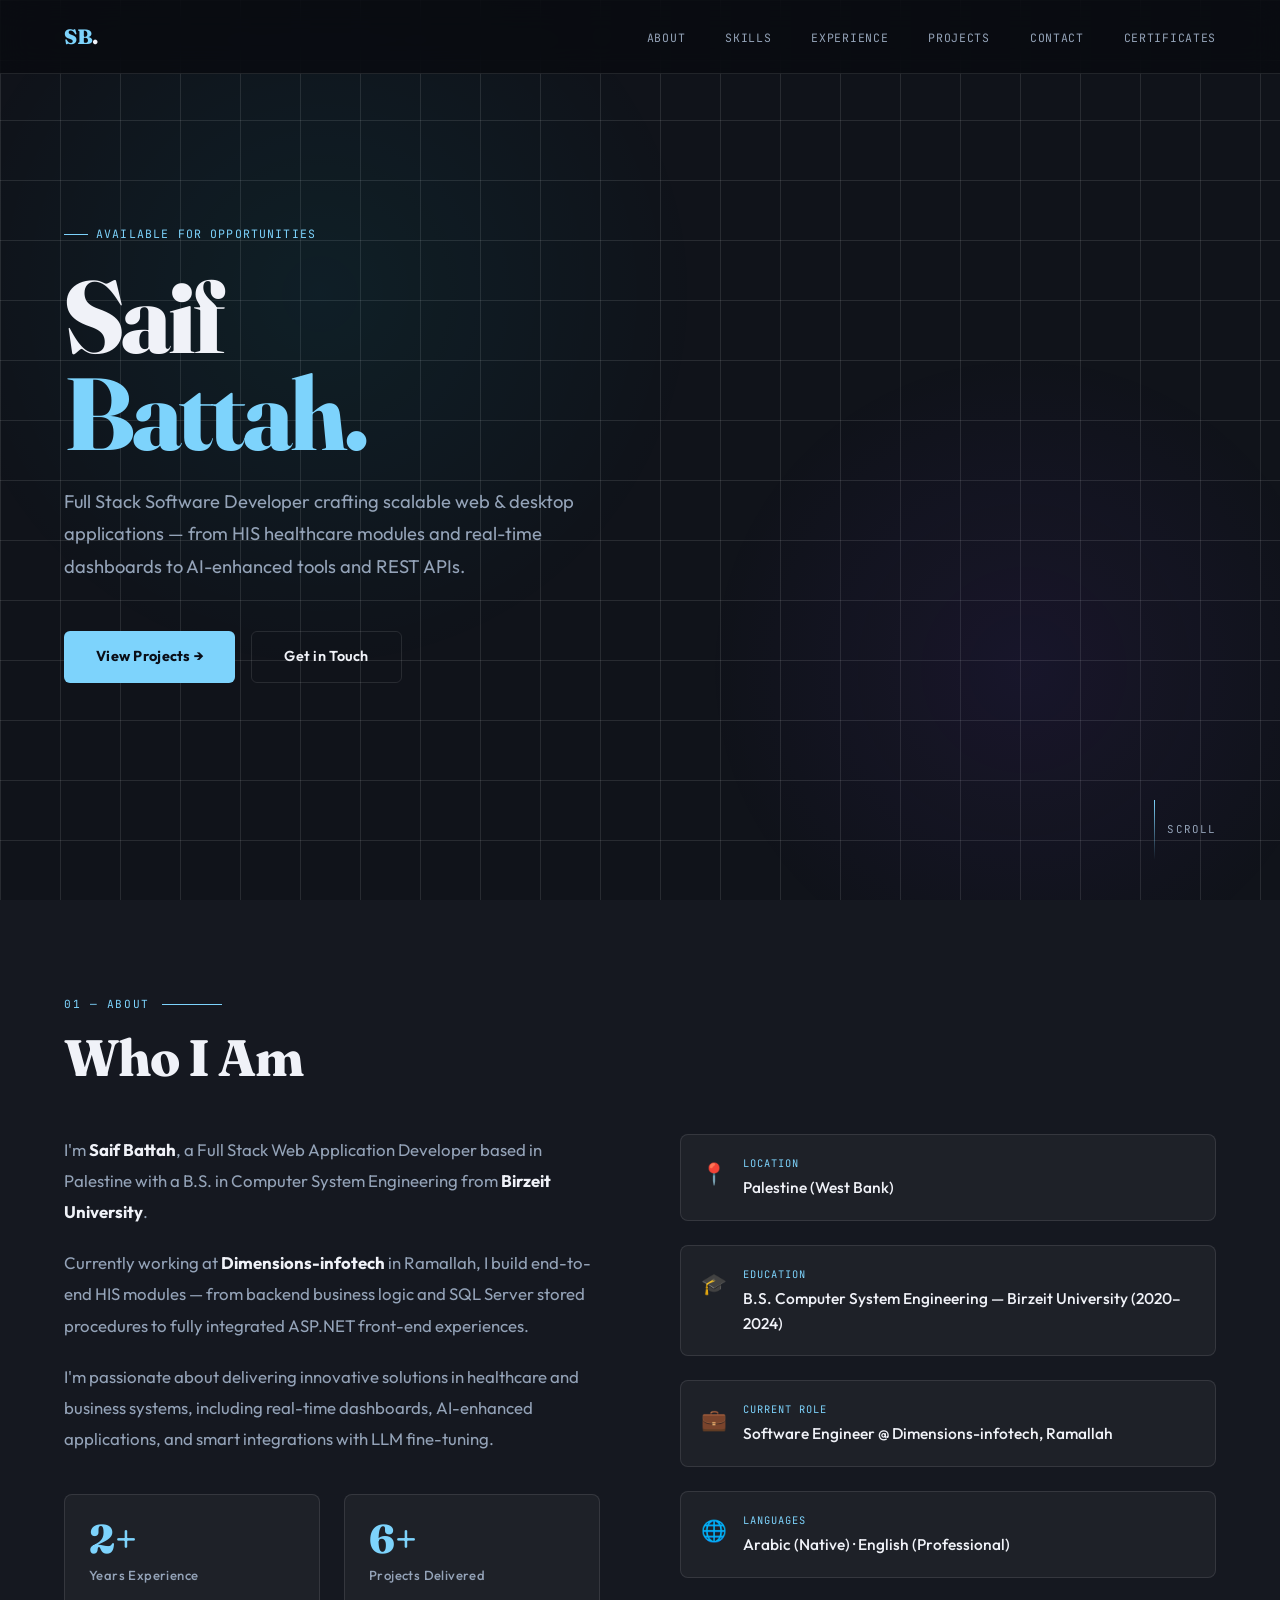
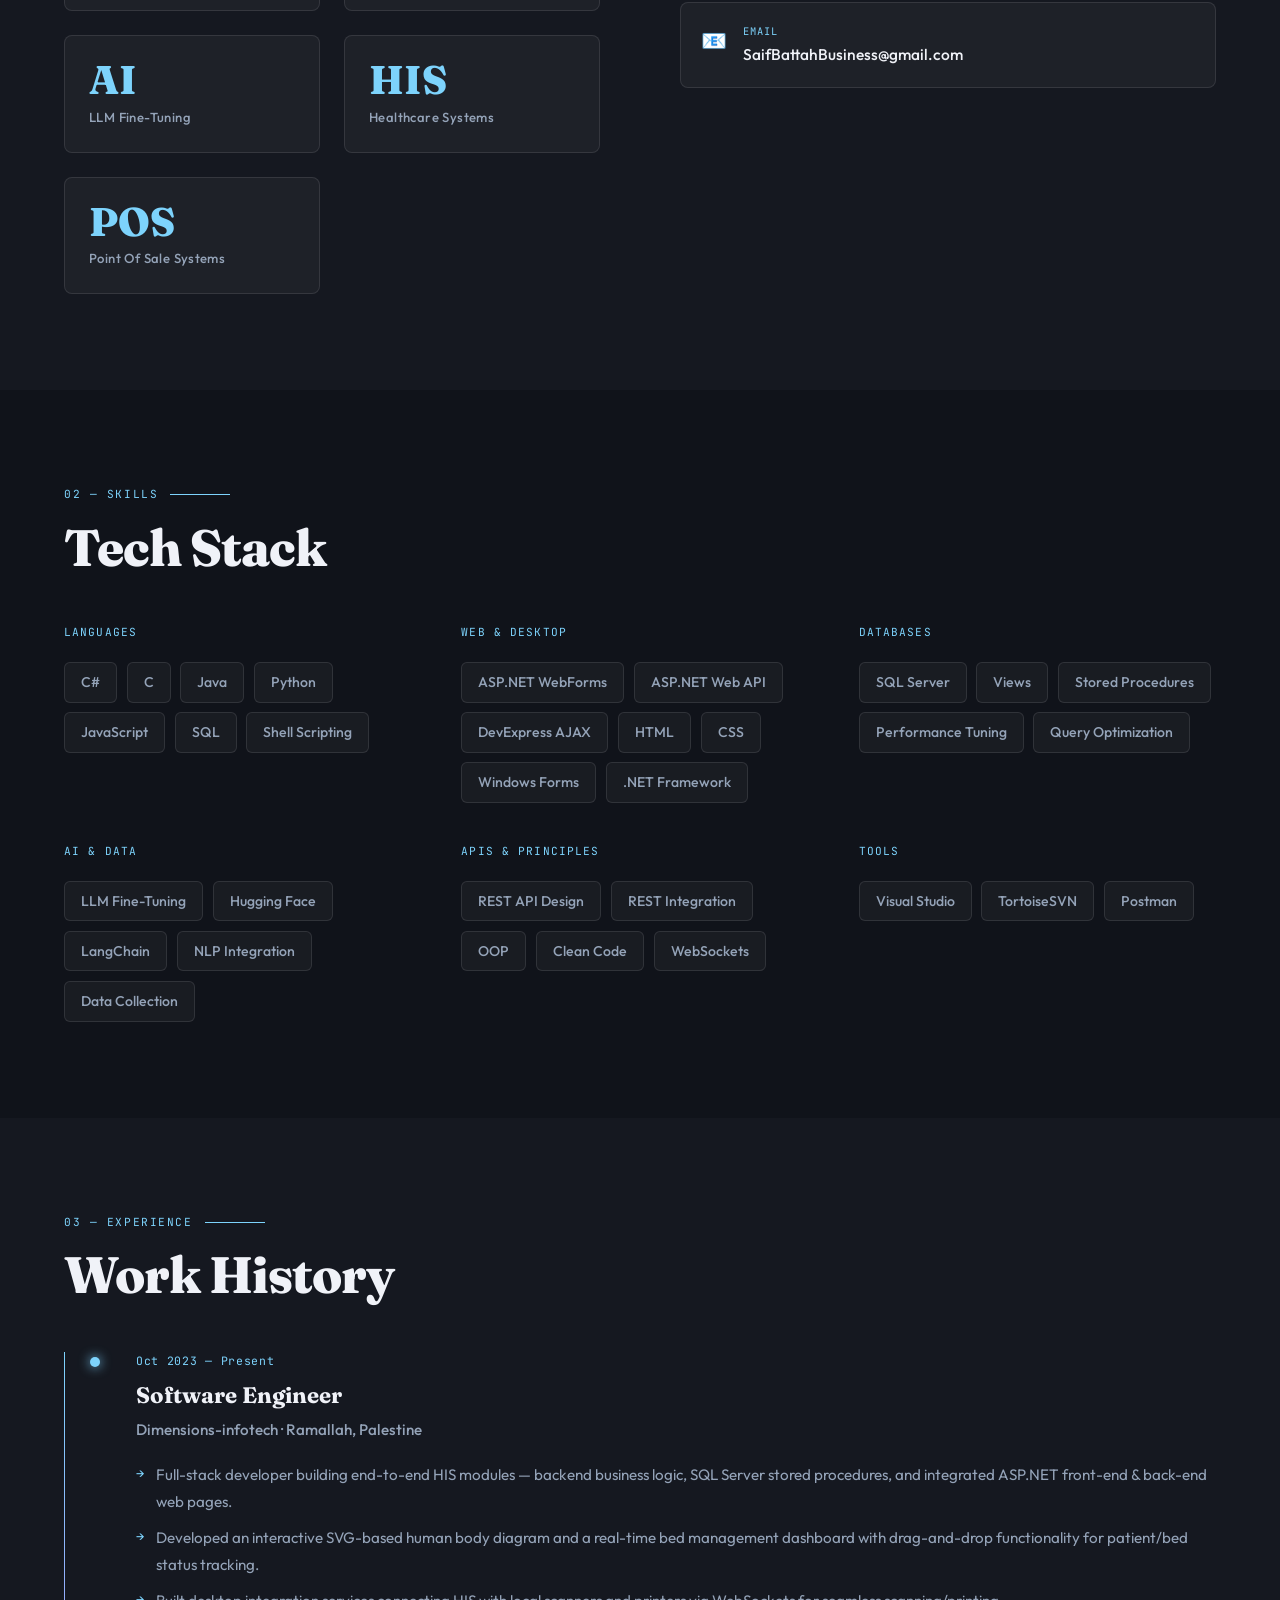
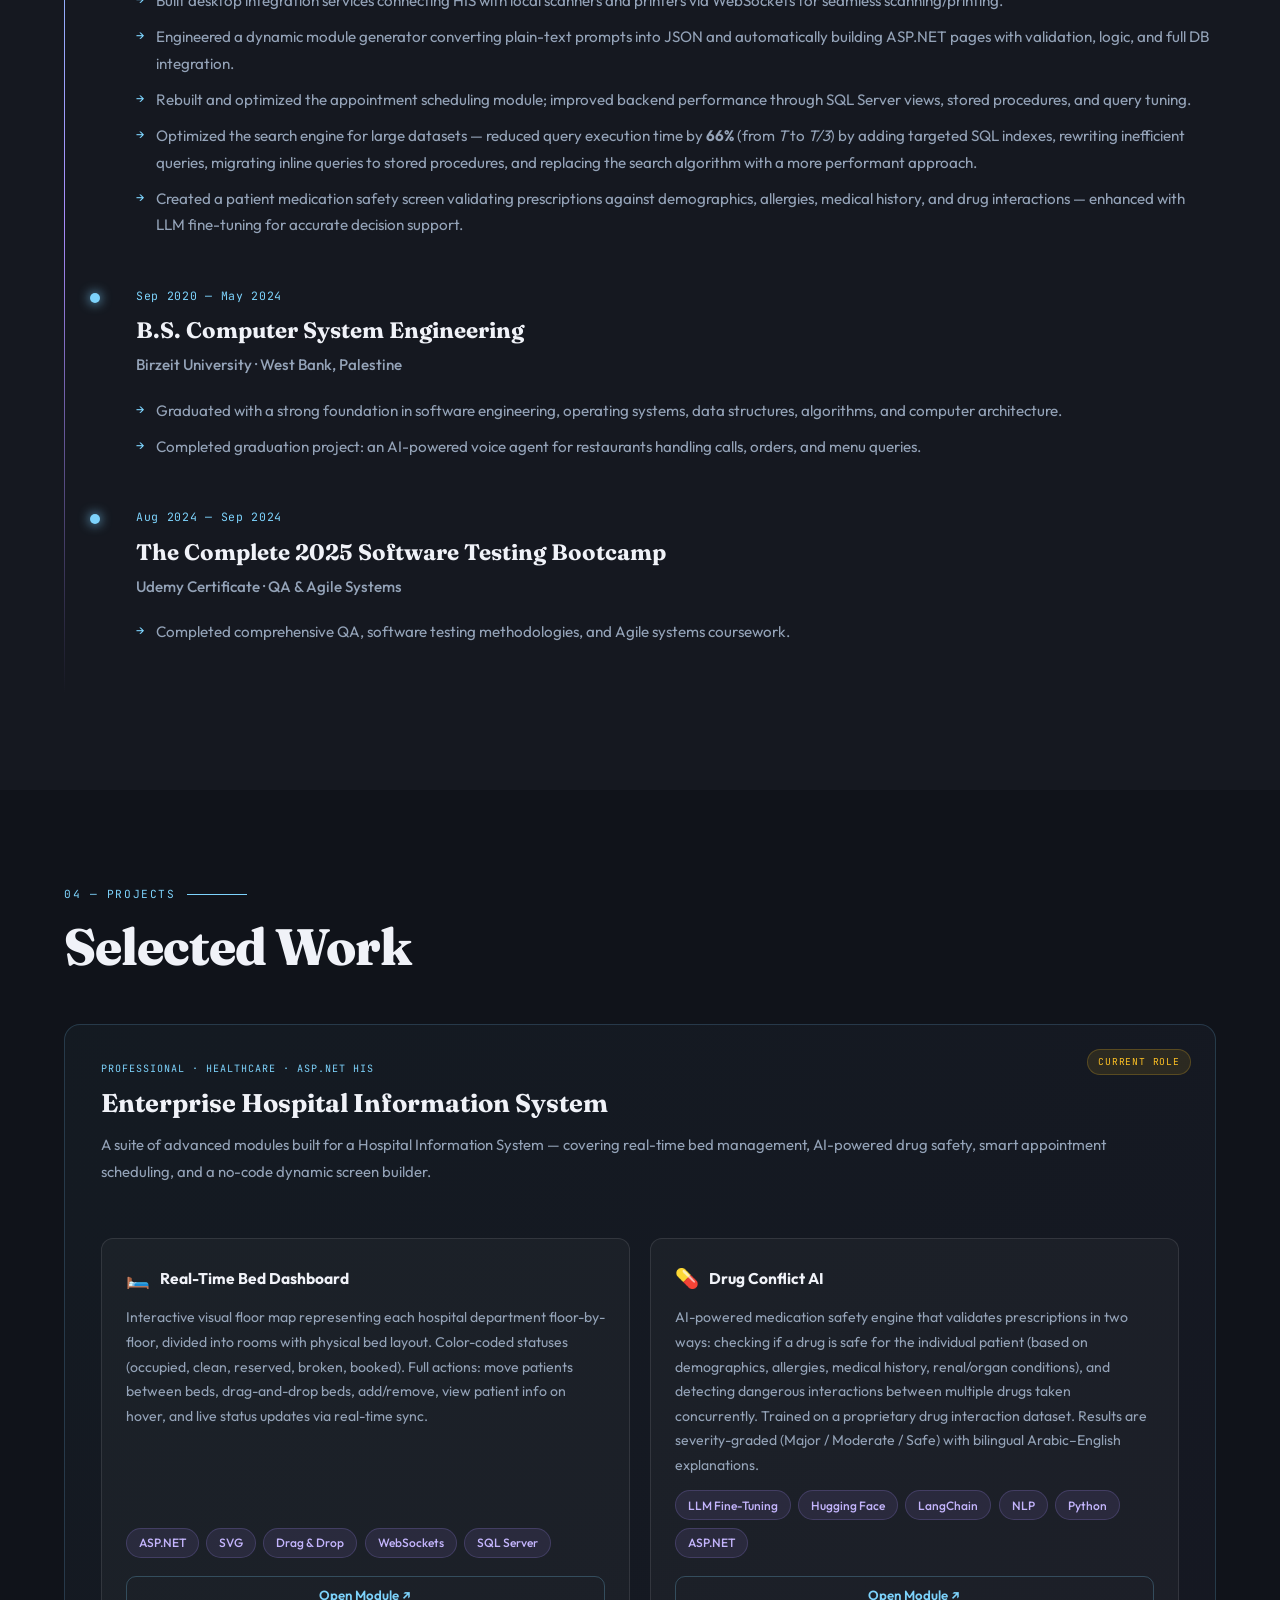
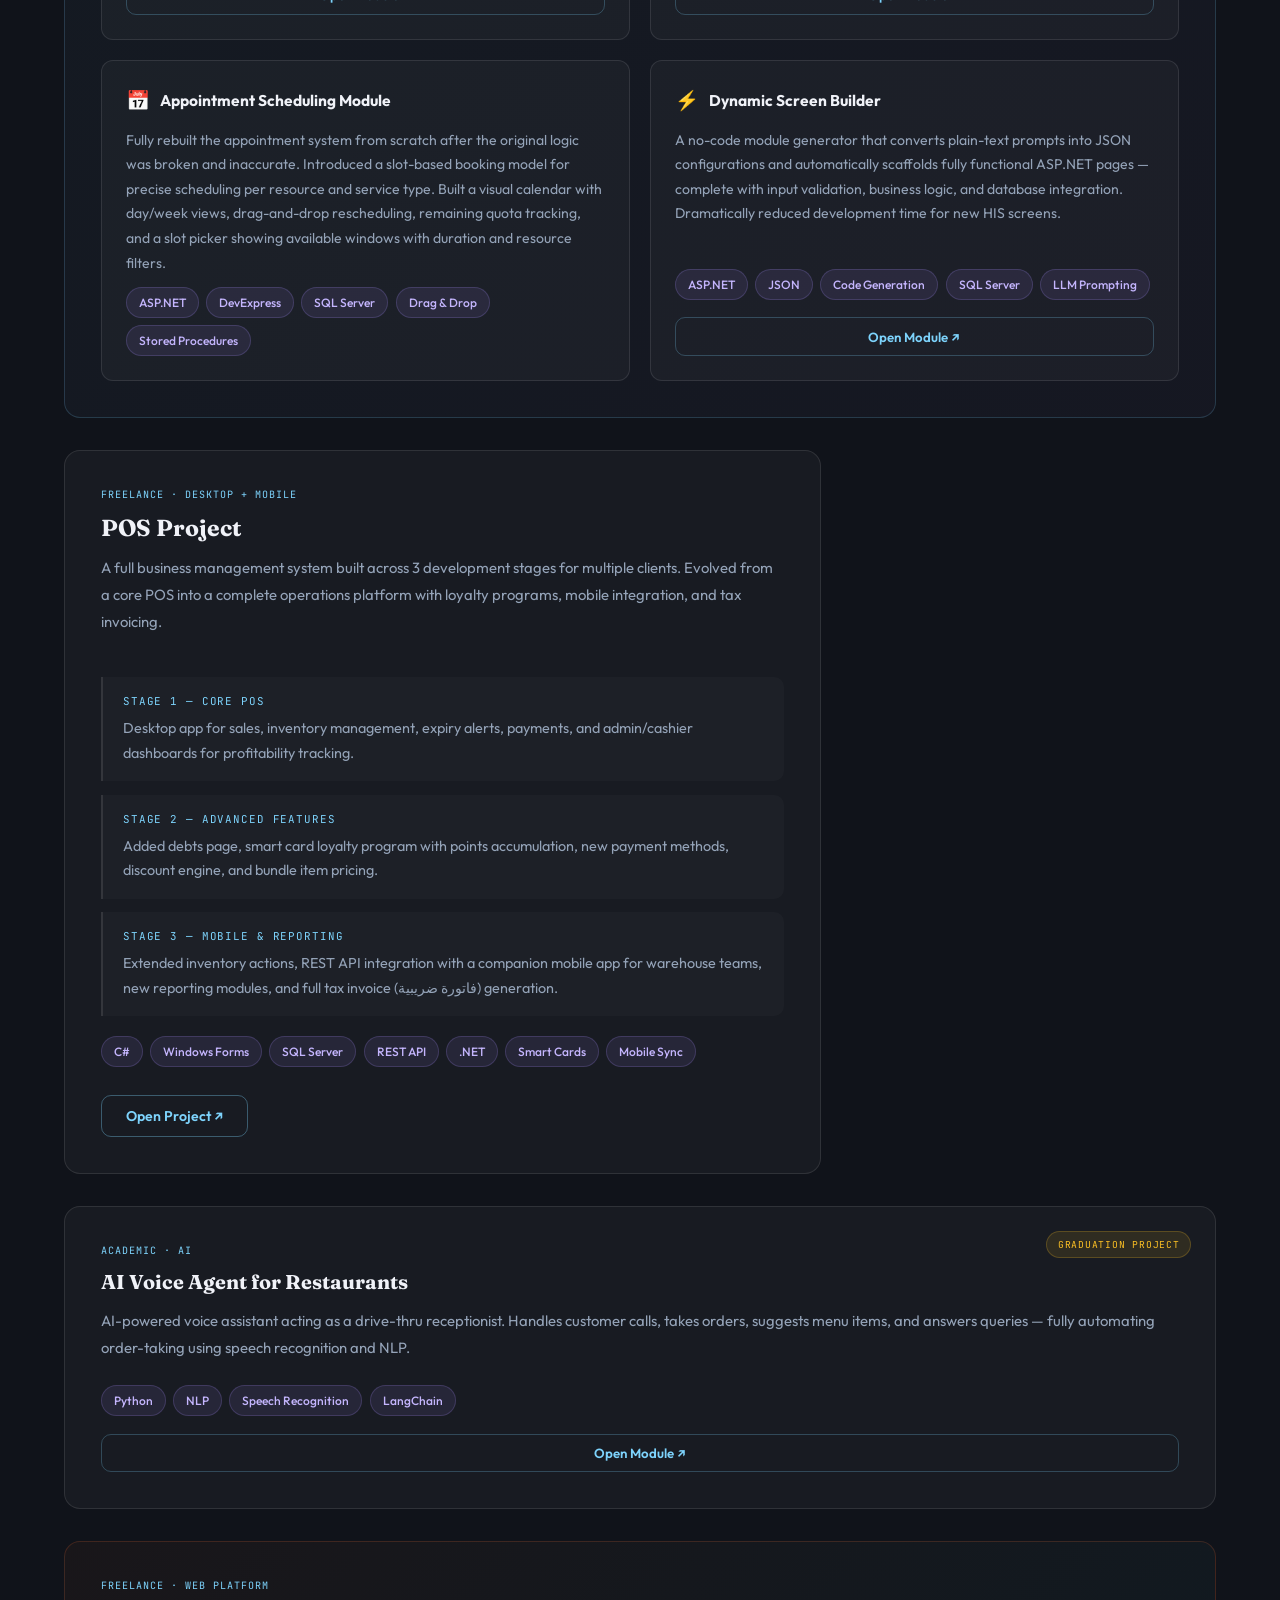
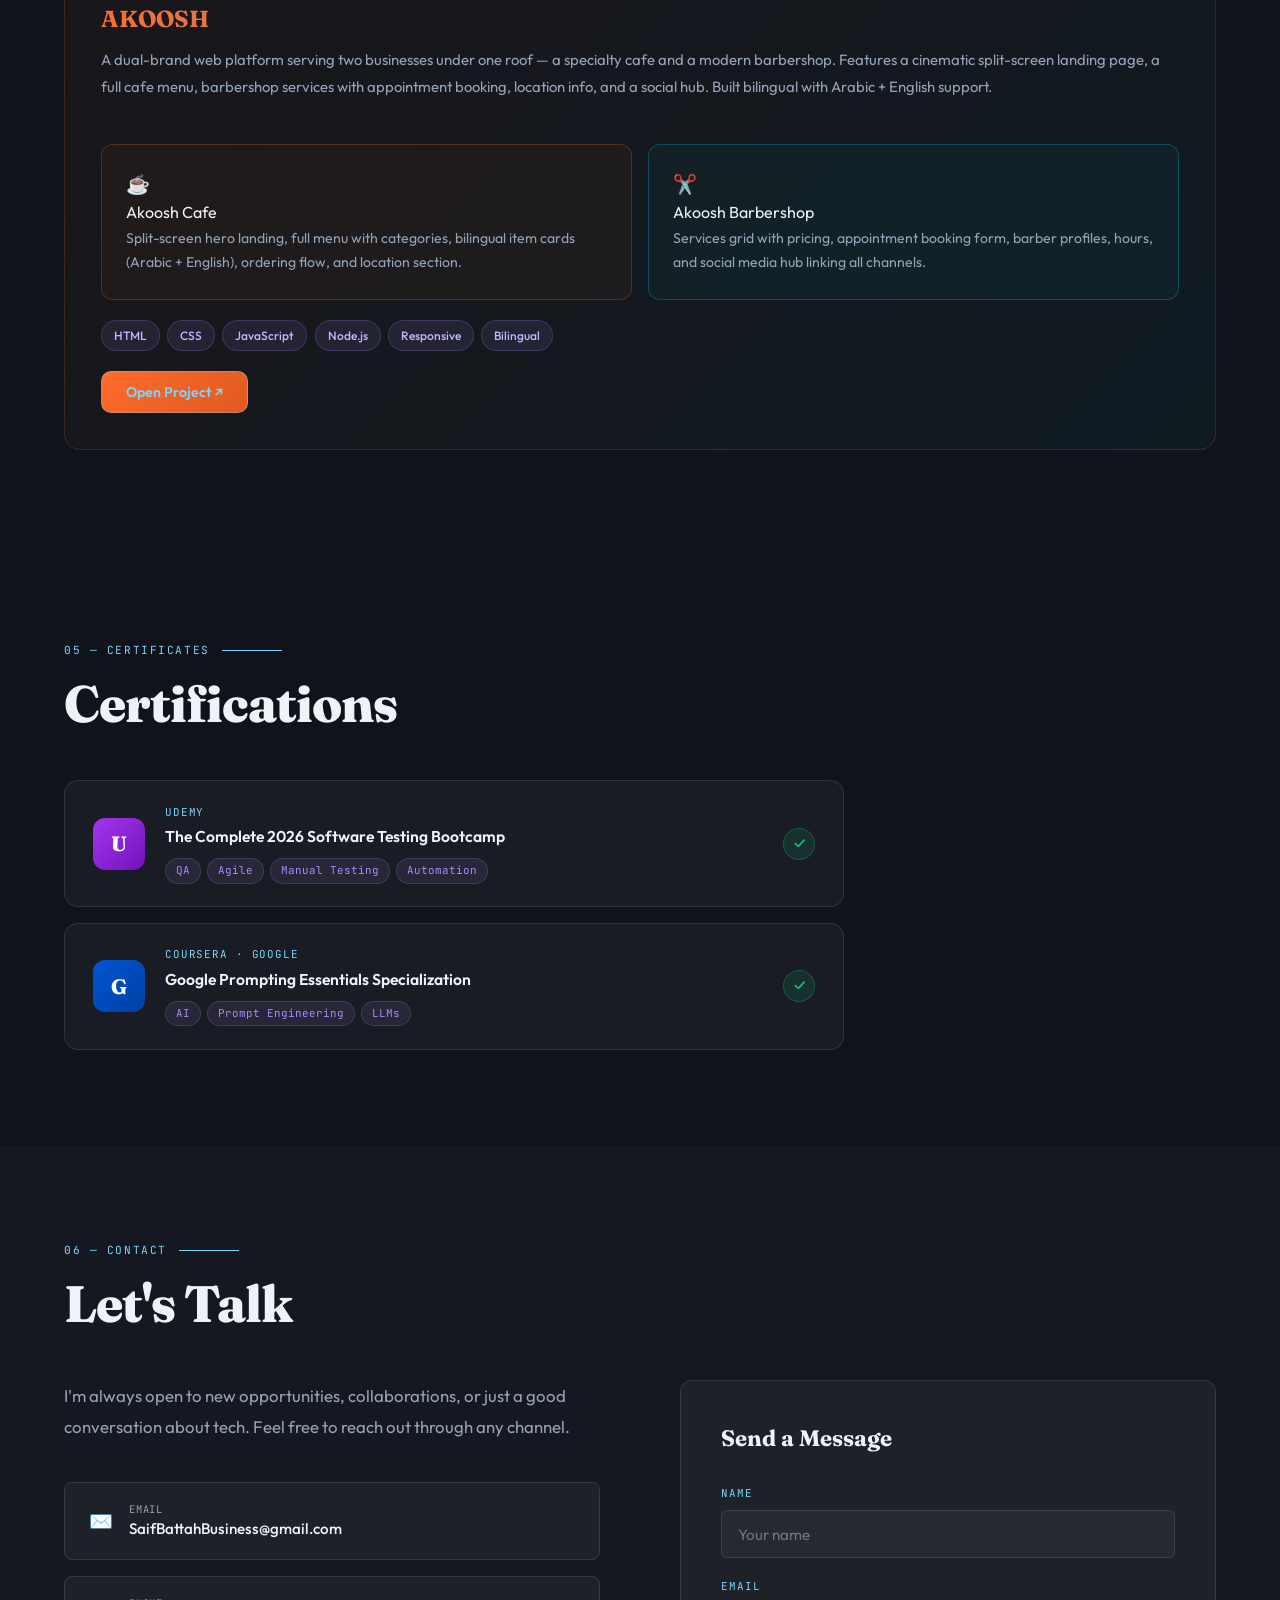
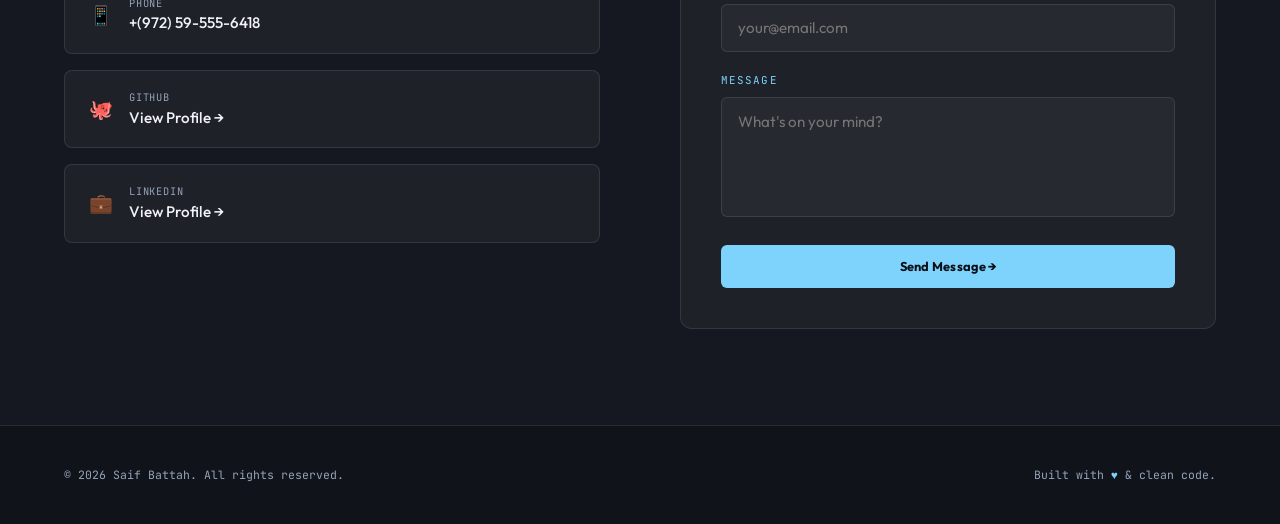
==== commit c05cf974: "Replace button with link to open module" ====
--- a/index.html
+++ b/index.html
@@ -407,7 +407,9 @@
           <span class="tech-pill">Speech Recognition</span>
           <span class="tech-pill">LangChain</span>
         </div>
-        <button class="view-project-btn" data-project="voice">Open Project ↗</button>
+        <a href="https://drive-thru-ai.replit.app/" target="_blank">
+          <button class="his-module-btn">Open Module ↗</button>
+        </a>
       </div>
 
       <!-- AKOOSH -->
@@ -592,4 +594,4 @@
   <script src="script.js"></script>
 </body>
 
-</html>+</html>
